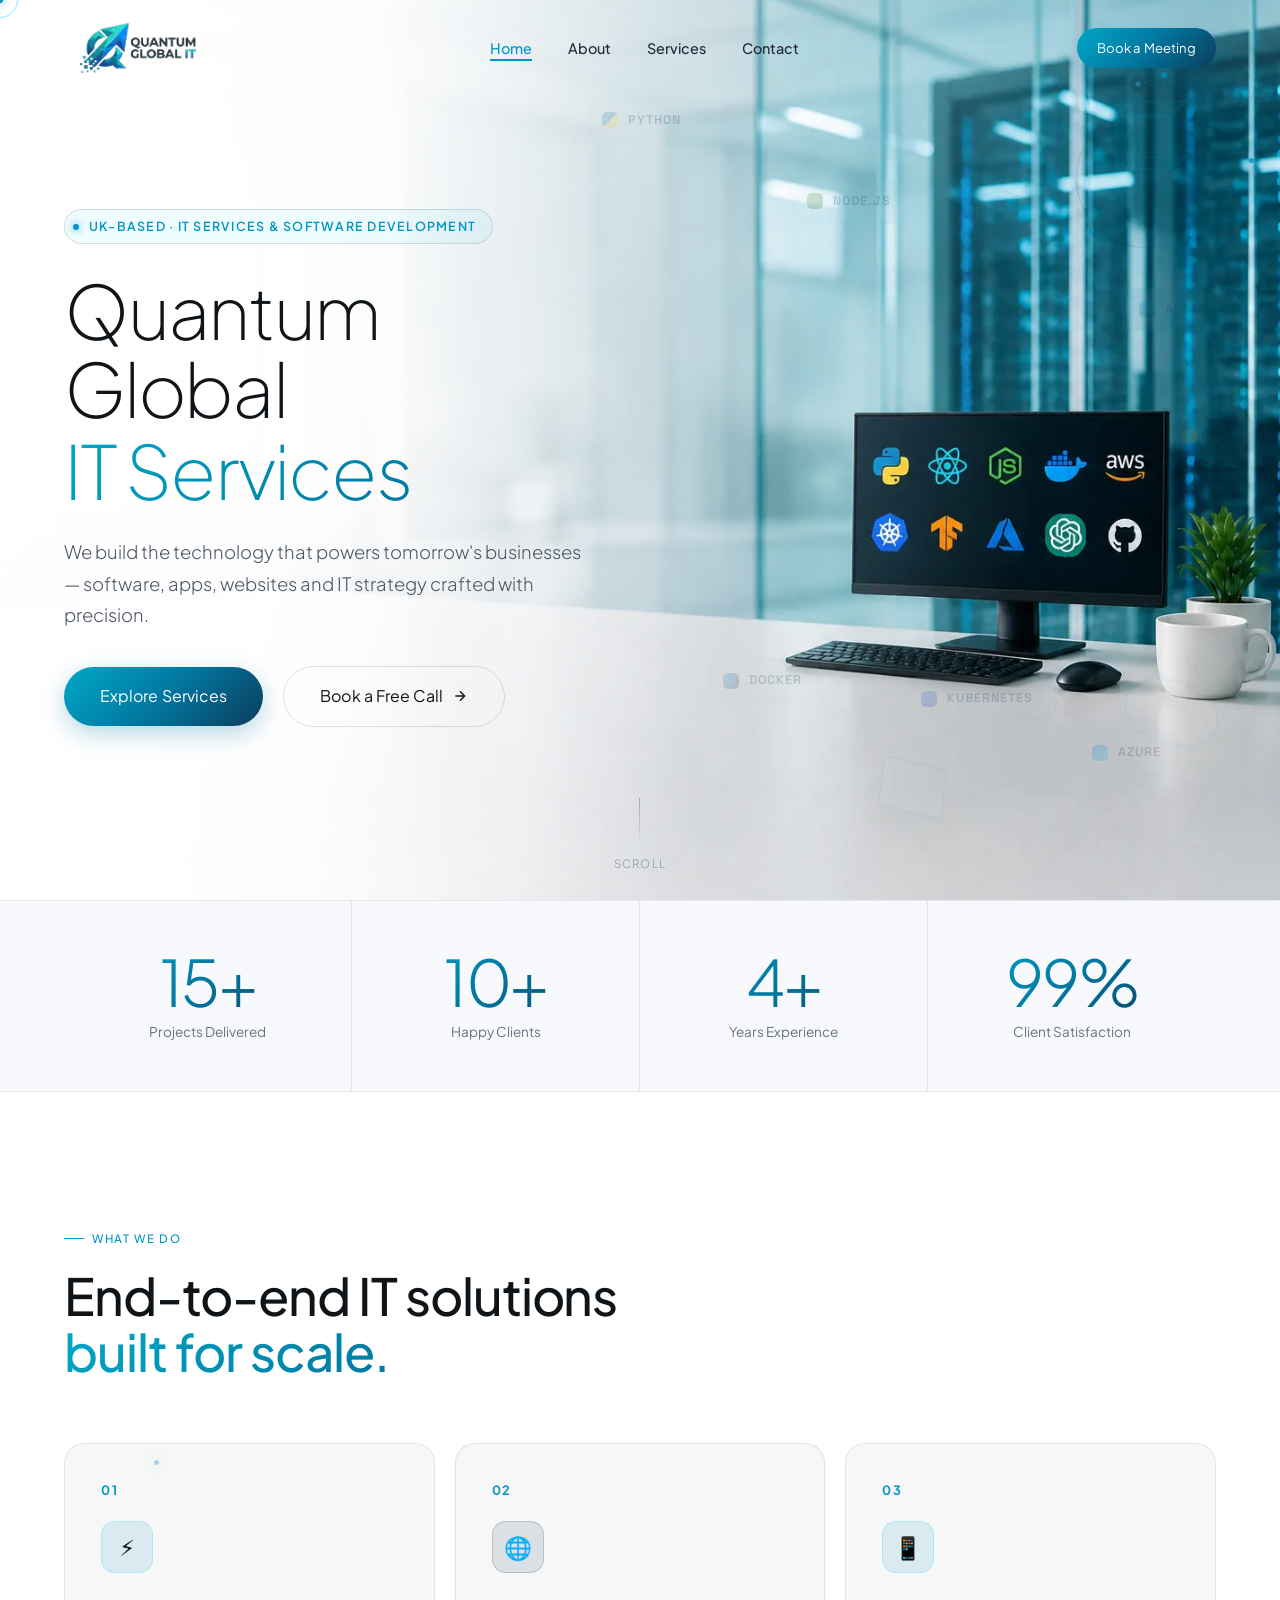
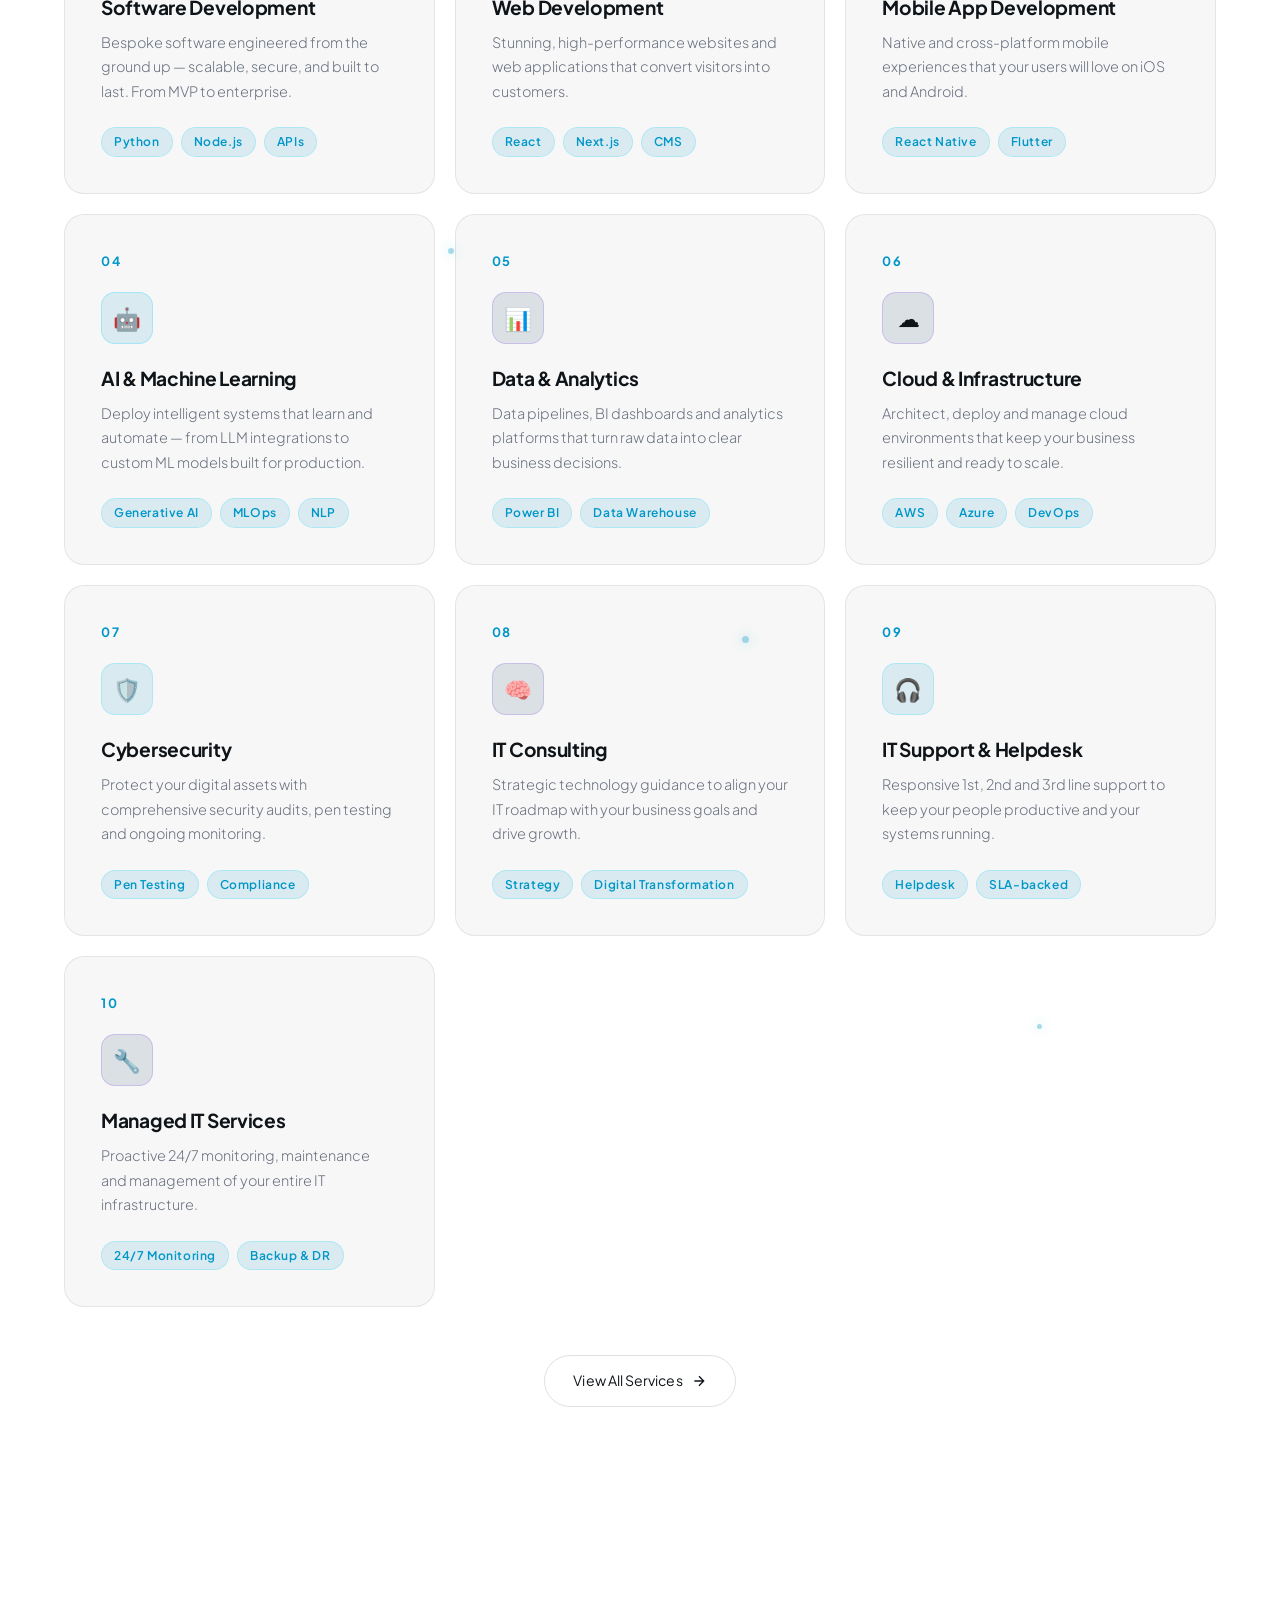
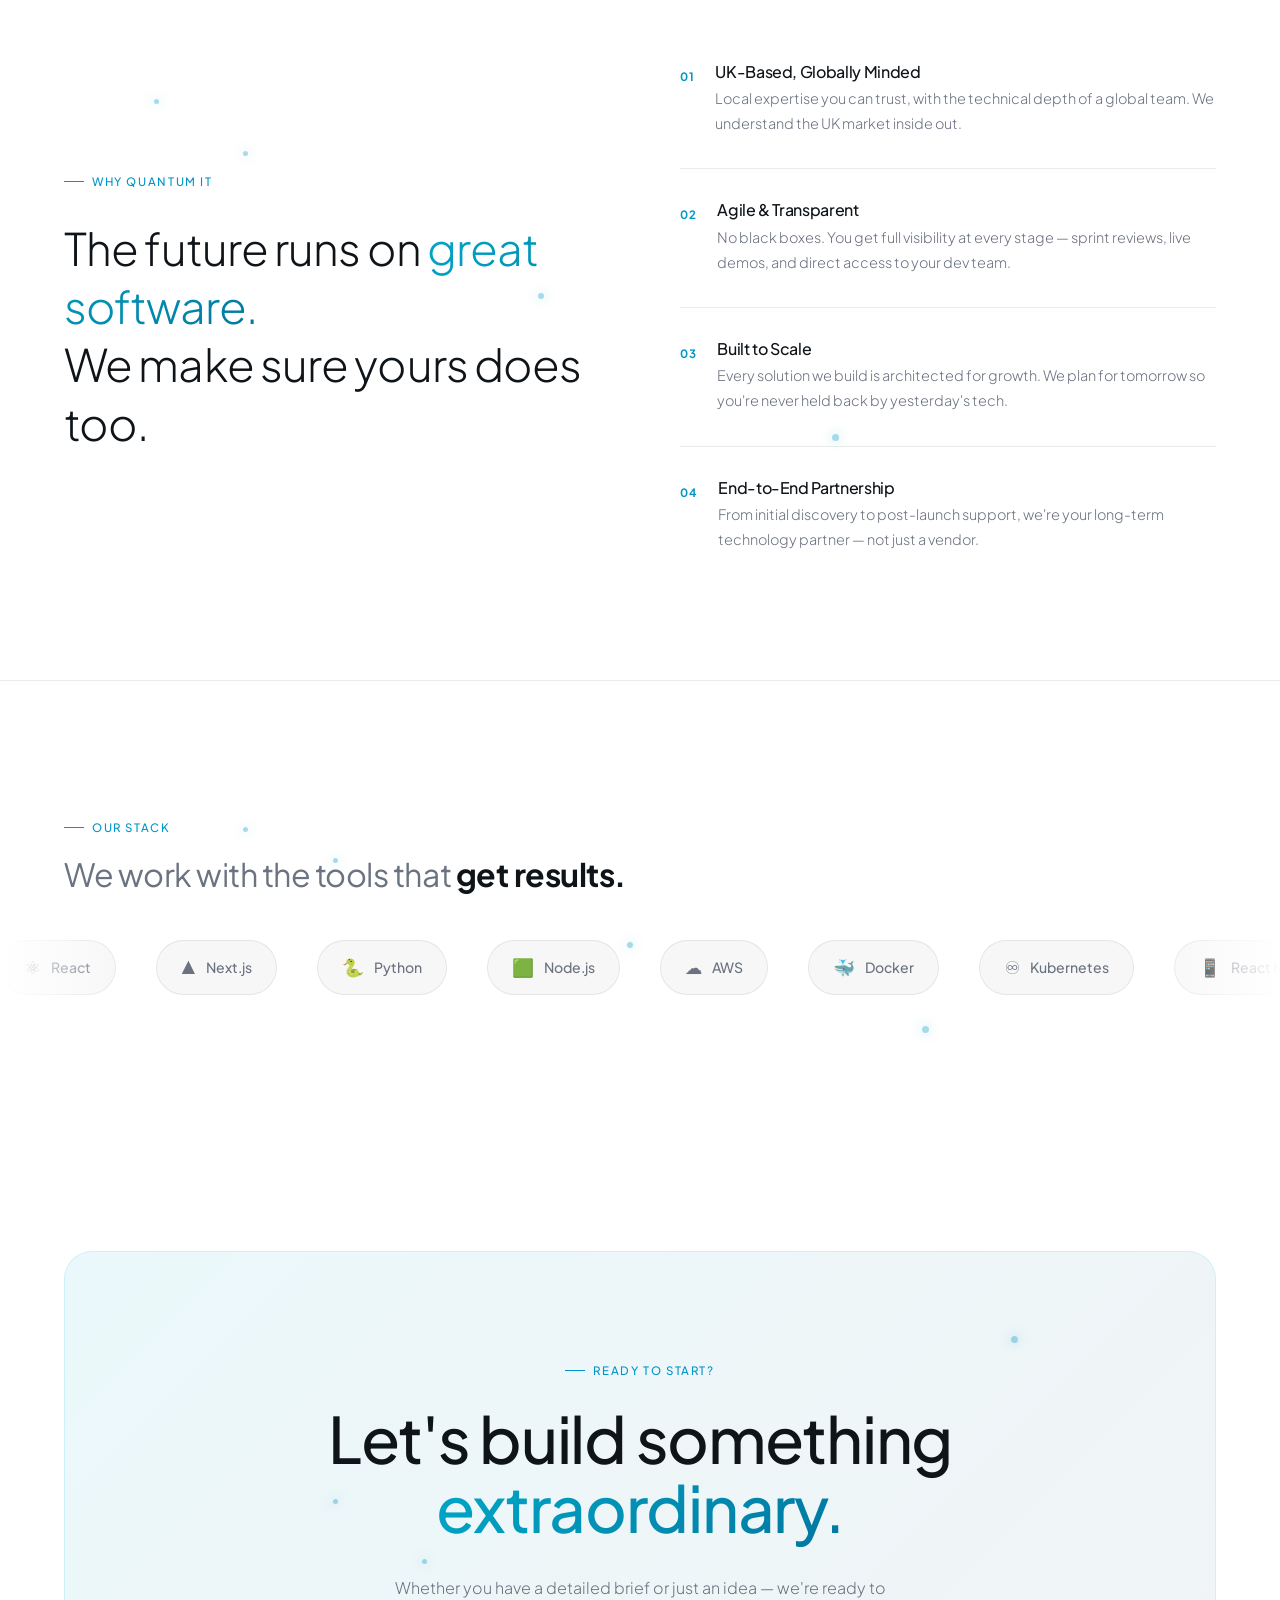
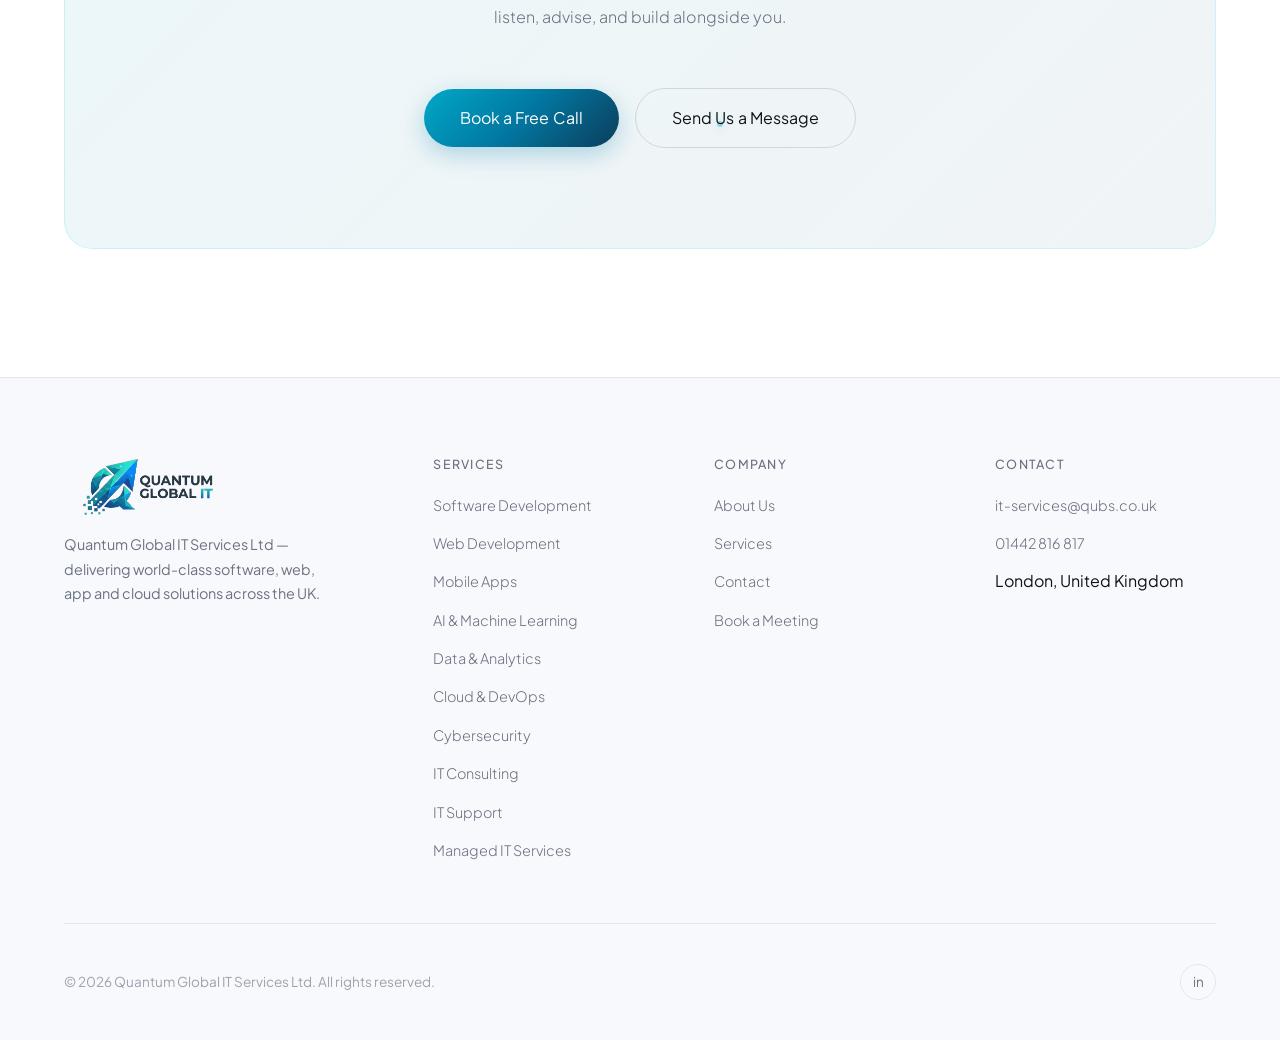
==== index.html @ 003b10e3 "Optimize SEO: Shorten titles/descriptions, fix hreflang, add alt texts - Reduced all page titles to " ====
<!DOCTYPE html>
<html lang="en">
<head>
  <meta charset="UTF-8" />
  <meta name="viewport" content="width=device-width, initial-scale=1.0" />
  <title>UK IT Services & Software Development | Quantum Global</title>
  <meta name="description" content="UK IT solutions provider specializing in software development, web apps, cloud infrastructure, AI/ML, and IT consulting. Quantum Global IT Services Ltd." />
  <meta name="keywords" content="UK IT services, software development UK, web development London, IT consulting UK, cloud solutions, AI development, digital transformation, IT support" />
  <meta name="robots" content="index, follow, max-image-preview:large, max-snippet:-1, max-video-preview:-1" />
  <meta name="author" content="Quantum Global IT Services Ltd" />
  <meta name="theme-color" content="#ffffff" />
  <meta name="geo.region" content="GB-LND" />
  <meta name="geo.placename" content="London, United Kingdom" />
  <link rel="canonical" href="https://quantum-global-it.co.uk/" />
  <link rel="alternate" hreflang="en-GB" href="https://quantum-global-it.co.uk/" />

  <!-- Open Graph -->
  <meta property="og:type" content="website" />
  <meta property="og:site_name" content="Quantum Global IT Services Ltd" />
  <meta property="og:locale" content="en_GB" />
  <meta property="og:title" content="UK IT Services & Software Development | Quantum Global" />
  <meta property="og:description" content="UK IT solutions provider specializing in software development, web apps, cloud infrastructure, AI/ML, and IT consulting." />
  <meta property="og:url" content="https://quantum-global-it.co.uk/" />
  <meta property="og:image" content="https://quantum-global-it.co.uk/assets/logo-mark.png?v=2" />
  <meta property="og:image:alt" content="Quantum Global IT Services - UK IT Solutions Provider" />

  <!-- Twitter Card -->
  <meta name="twitter:card" content="summary" />
  <meta name="twitter:title" content="UK IT Services & Software Development | Quantum Global" />
  <meta name="twitter:description" content="UK IT solutions provider specializing in software development, web apps, cloud infrastructure, AI/ML, and IT consulting." />
  <meta name="twitter:image" content="https://quantum-global-it.co.uk/assets/logo-mark.png?v=2" />
  <meta name="twitter:image:alt" content="Quantum Global IT Services - UK IT Solutions Provider" />

  <script type="application/ld+json">
  {
    "@context": "https://schema.org",
    "@graph": [
      {
        "@type": "Organization",
        "@id": "https://quantum-global-it.co.uk/#organization",
        "name": "Quantum Global IT Services Ltd",
        "alternateName": "Quantum IT",
        "url": "https://quantum-global-it.co.uk/",
        "logo": "https://quantum-global-it.co.uk/assets/logo-mark.png?v=2",
        "email": "it-services@qubs.co.uk",
        "telephone": "+44-1442-816817",
        "address": {
          "@type": "PostalAddress",
          "addressLocality": "London",
          "addressRegion": "Greater London",
          "addressCountry": "GB",
          "postalCode": "UK"
        },
        "areaServed": "GB",
        "description": "Quantum Global IT Services Ltd — UK-based IT solutions provider specializing in software development, web applications, cloud infrastructure, AI/ML engineering, and digital transformation consulting.",
        "sameAs": ["https://www.linkedin.com/company/136184647/"],
        "foundingDate": "2023",
        "knowsAbout": ["Software Development", "Web Development", "Mobile App Development", "Cloud Solutions", "AI and Machine Learning", "Data Analytics", "Cybersecurity", "IT Consulting", "IT Support", "DevOps"]
      },
      {
        "@type": "WebSite",
        "@id": "https://quantum-global-it.co.uk/#website",
        "url": "https://quantum-global-it.co.uk/",
        "name": "Quantum Global IT Services Ltd",
        "publisher": { "@id": "https://quantum-global-it.co.uk/#organization" },
        "inLanguage": "en-GB"
      },
      {
        "@type": "WebPage",
        "@id": "https://quantum-global-it.co.uk/#webpage",
        "url": "https://quantum-global-it.co.uk/",
        "name": "Quantum Global IT Services — UK Software Development & IT Solutions",
        "description": "Quantum Global IT Services Ltd — UK-based IT solutions provider specializing in software development, web apps, cloud infrastructure, AI/ML, and digital transformation consulting.",
        "isPartOf": { "@id": "https://quantum-global-it.co.uk/#website" },
        "about": { "@id": "https://quantum-global-it.co.uk/#organization" },
        "inLanguage": "en-GB"
      },
      {
        "@type": "LocalBusiness",
        "@id": "https://quantum-global-it.co.uk/#localbusiness",
        "name": "Quantum Global IT Services Ltd",
        "url": "https://quantum-global-it.co.uk/",
        "image": "https://quantum-global-it.co.uk/assets/logo-mark.png?v=2",
        "description": "Leading UK IT services and software development company",
        "address": {
          "@type": "PostalAddress",
          "streetAddress": "London",
          "addressLocality": "London",
          "addressRegion": "Greater London",
          "addressCountry": "GB"
        },
        "contactPoint": {
          "@type": "ContactPoint",
          "contactType": "Customer Service",
          "telephone": "+44-1442-816817",
          "email": "it-services@qubs.co.uk"
        },
        "areaServed": "GB",
        "priceRange": "$$"
      }
    ]
  }
  </script>

  <!-- Performance: Preconnect, fonts, LCP preload -->
  <link rel="preconnect" href="https://fonts.googleapis.com" />
  <link rel="preconnect" href="https://fonts.gstatic.com" crossorigin />
  <link rel="preload" as="image" type="image/webp" href="assets/hero-bg-quantum-mobile.webp" media="(max-width: 767px)" fetchpriority="high" />
  <link rel="preload" as="image" type="image/webp" href="assets/hero-bg-quantum.webp" media="(min-width: 768px)" fetchpriority="high" />
  <link rel="preload" as="style" href="https://fonts.googleapis.com/css2?family=Plus+Jakarta+Sans:wght@200;300;400;500;600;700&family=Space+Grotesk:wght@600&display=swap" />
  <link rel="stylesheet" href="https://fonts.googleapis.com/css2?family=Plus+Jakarta+Sans:wght@200;300;400;500;600;700&family=Space+Grotesk:wght@600&display=swap" media="print" onload="this.media='all'" />
  <noscript><link rel="stylesheet" href="https://fonts.googleapis.com/css2?family=Plus+Jakarta+Sans:wght@200;300;400;500;600;700&family=Space+Grotesk:wght@600&display=swap" /></noscript>

  <!-- CSS -->
  <link rel="stylesheet" href="css/main.css" />
  <link rel="stylesheet" href="css/animations.css" />
  <link rel="stylesheet" href="css/components.css" />
  <link rel="stylesheet" href="css/home.css" />

  <!-- Favicon — mark only, no wordmark -->
  <link rel="icon" href="assets/favicon-32.png?v=2" type="image/png" sizes="32x32" />
  <link rel="icon" href="assets/favicon-48.png?v=2" type="image/png" sizes="48x48" />
  <link rel="apple-touch-icon" href="assets/apple-touch-icon.png?v=2" />
</head>
<body>

  <!-- ── Custom Cursor ──────────────────────────────────────────────────── -->
  <div id="cursor-dot"></div>
  <div id="cursor-ring"></div>

  <!-- ── Navigation ────────────────────────────────────────────────────── -->
  <nav id="nav">
    <a href="index.html" class="nav-logo">
      <img src="assets/logo-nav.webp" alt="Quantum Global IT Services - UK IT Solutions Provider" class="nav-logo-img">
    </a>

    <ul class="nav-links">
      <li><a href="index.html" class="active">Home</a></li>
      <li><a href="about.html">About</a></li>
      <li><a href="services.html">Services</a></li>
      <li><a href="contact.html">Contact</a></li>
    </ul>

    <div class="nav-cta">
      <a href="book.html" class="btn btn-primary btn-sm">Book a Meeting</a>
    </div>

    <button class="nav-burger" id="nav-burger" type="button" aria-label="Open menu" aria-expanded="false" aria-controls="nav-mobile">
      <span></span><span></span><span></span>
    </button>
  </nav>

  <div id="nav-mobile" class="nav-mobile" aria-hidden="true">
    <div class="nav-mobile__backdrop" data-nav-close></div>
    <div class="nav-mobile__panel" role="dialog" aria-modal="true" aria-label="Site navigation">
      <div class="nav-mobile__header">
        <a href="index.html" class="nav-mobile__logo nav-logo">
          <img src="assets/logo-nav.webp" alt="Quantum Global IT Services - UK IT Solutions Provider" class="nav-logo-img">
        </a>
        <button type="button" class="nav-mobile__close" id="nav-mobile-close" aria-label="Close menu">
          <svg width="20" height="20" viewBox="0 0 24 24" fill="none" stroke="currentColor" stroke-width="2" aria-hidden="true">
            <path d="M18 6L6 18M6 6l12 12"/>
          </svg>
        </button>
      </div>
      <nav class="nav-mobile__links" aria-label="Mobile navigation">
        <a href="index.html">Home</a>
        <a href="about.html">About</a>
        <a href="services.html">Services</a>
        <a href="contact.html">Contact</a>
      </nav>
      <div class="nav-mobile__footer">
        <a href="book.html" class="btn btn-primary btn-lg nav-mobile__cta">Book a Meeting</a>
      </div>
    </div>
  </div>

  <!-- ── Hero ───────────────────────────────────────────────────────────── -->
  <section id="hero">
    <div class="hero-bg" aria-hidden="true">
      <picture>
        <source media="(max-width: 767px)" type="image/webp" srcset="assets/hero-bg-quantum-mobile.webp" />
        <source type="image/webp" srcset="assets/hero-bg-quantum.webp" />
        <img
          src="assets/hero-bg-quantum.png"
          alt="Quantum Global IT Services hero background"
          class="hero-bg__img"
          width="1536"
          height="1024"
          fetchpriority="high"
          decoding="async"
        />
      </picture>
      <div class="hero-bg__fade"></div>
    </div>

    <canvas id="particle-canvas"></canvas>

    <!-- Atmosphere orbs -->
    <div class="orb orb-cyan hero-orb-1"></div>
    <div class="orb orb-purple hero-orb-2"></div>

    <!-- Right-side floating tech (stays clear of hero copy) -->
    <div class="hero-float" aria-hidden="true">
      <div class="hero-float__glow"></div>
      <div class="hero-float__ring hero-float__ring--a"></div>
      <div class="hero-float__ring hero-float__ring--b"></div>
      <div class="hero-float__orbit">
        <span class="hero-float__dot"></span>
        <span class="hero-float__dot hero-float__dot--2"></span>
        <span class="hero-float__dot hero-float__dot--3"></span>
      </div>

      <!-- Subtle 3D geometry (right side, low opacity) -->
      <div class="hero-3d">
        <div class="hero-3d__item hero-3d__item--cube">
          <div class="hero-3d__cube">
            <span class="hero-3d__face hero-3d__face--f"></span>
            <span class="hero-3d__face hero-3d__face--b"></span>
            <span class="hero-3d__face hero-3d__face--l"></span>
            <span class="hero-3d__face hero-3d__face--r"></span>
            <span class="hero-3d__face hero-3d__face--u"></span>
            <span class="hero-3d__face hero-3d__face--d"></span>
          </div>
        </div>
        <div class="hero-3d__item hero-3d__item--ring">
          <div class="hero-3d__torus"></div>
        </div>
        <div class="hero-3d__item hero-3d__item--diamond">
          <div class="hero-3d__diamond"></div>
        </div>
        <div class="hero-3d__item hero-3d__item--plane">
          <div class="hero-3d__plane"></div>
        </div>
        <div class="hero-3d__item hero-3d__item--pyramid">
          <div class="hero-3d__pyramid">
            <span class="hero-3d__pyr hero-3d__pyr--a"></span>
            <span class="hero-3d__pyr hero-3d__pyr--b"></span>
            <span class="hero-3d__pyr hero-3d__pyr--c"></span>
            <span class="hero-3d__pyr hero-3d__pyr--d"></span>
          </div>
        </div>
      </div>

      <div class="hero-float__chip hero-float__chip--1">
        <span class="hero-float__mark hero-float__mark--py"></span>
        <span class="hero-float__label">Python</span>
      </div>
      <div class="hero-float__chip hero-float__chip--2">
        <span class="hero-float__mark hero-float__mark--react"></span>
        <span class="hero-float__label">React</span>
      </div>
      <div class="hero-float__chip hero-float__chip--3">
        <span class="hero-float__mark hero-float__mark--ai"></span>
        <span class="hero-float__label">AI / ML</span>
      </div>
      <div class="hero-float__chip hero-float__chip--4">
        <span class="hero-float__mark hero-float__mark--aws"></span>
        <span class="hero-float__label">AWS</span>
      </div>
      <div class="hero-float__chip hero-float__chip--5">
        <span class="hero-float__mark hero-float__mark--docker"></span>
        <span class="hero-float__label">Docker</span>
      </div>
      <div class="hero-float__chip hero-float__chip--6">
        <span class="hero-float__mark hero-float__mark--k8s"></span>
        <span class="hero-float__label">Kubernetes</span>
      </div>
      <div class="hero-float__chip hero-float__chip--7">
        <span class="hero-float__mark hero-float__mark--azure"></span>
        <span class="hero-float__label">Azure</span>
      </div>
      <div class="hero-float__chip hero-float__chip--8">
        <span class="hero-float__mark hero-float__mark--node"></span>
        <span class="hero-float__label">Node.js</span>
      </div>
    </div>

    <div class="hero-content">

      <div class="hero-eyebrow hero-anim-1">
        <span class="dot"></span>
        <span>UK-Based · IT Services &amp; Software Development</span>
      </div>

      <h1 class="hero-title">
        <span class="line hero-anim-2">Quantum Global</span>
        <span class="line hero-anim-3"><span class="grad-text">IT Services</span></span>
      </h1>

      <p class="hero-sub hero-anim-4">
        We build the technology that powers tomorrow's businesses —
        software, apps, websites and IT strategy crafted with precision.
      </p>

      <div class="hero-actions hero-anim-4">
        <a href="services.html" class="btn btn-primary btn-lg">Explore Services</a>
        <a href="book.html" class="btn btn-ghost btn-lg">
          Book a Free Call
          <svg width="16" height="16" fill="none" stroke="currentColor" stroke-width="2" viewBox="0 0 24 24">
            <path d="M5 12h14M12 5l7 7-7 7"/>
          </svg>
        </a>
      </div>

    </div>

    <div class="scroll-hint">
      <div class="scroll-hint-line"></div>
      <span>Scroll</span>
    </div>
  </section>

  <!-- ── Stats ──────────────────────────────────────────────────────────── -->
  <section id="stats">
    <div class="stats-inner">

      <div class="stat-item" data-reveal="up">
        <div class="stat-number">
          <span data-count="15" data-suffix="+">15+</span>
        </div>
        <div class="stat-label">Projects Delivered</div>
      </div>

      <div class="stat-item" data-reveal="up" data-delay="100">
        <div class="stat-number">
          <span data-count="10" data-suffix="+">10+</span>
        </div>
        <div class="stat-label">Happy Clients</div>
      </div>

      <div class="stat-item" data-reveal="up" data-delay="200">
        <div class="stat-number">
          <span data-count="4" data-suffix="+">4+</span>
        </div>
        <div class="stat-label">Years Experience</div>
      </div>

      <div class="stat-item" data-reveal="up" data-delay="300">
        <div class="stat-number">
          <span data-count="99" data-suffix="%">99%</span>
        </div>
        <div class="stat-label">Client Satisfaction</div>
      </div>

    </div>
  </section>

  <!-- ── Services Preview ───────────────────────────────────────────────── -->
  <section id="services-preview">
    <div class="container">

      <div class="section-label" data-reveal="fade">
        <span class="text-label">What We Do</span>
      </div>

      <h2 class="text-headline" data-reveal="up">
        End-to-end IT solutions <br />
        <span class="grad-text">built for scale.</span>
      </h2>

      <div class="services-grid">

        <div class="card card-glow service-card" data-reveal="up" data-delay="100">
          <div class="service-number">01</div>
          <div class="card-icon">⚡</div>
          <h3>Software Development</h3>
          <p>Bespoke software engineered from the ground up — scalable, secure, and built to last. From MVP to enterprise.</p>
          <div class="service-tags">
            <span class="tag">Python</span>
            <span class="tag">Node.js</span>
            <span class="tag">APIs</span>
          </div>
        </div>

        <div class="card card-glow service-card" data-reveal="up" data-delay="200">
          <div class="service-number">02</div>
          <div class="card-icon" style="background:var(--purple-dim);border-color:rgba(11,61,92,.2)">🌐</div>
          <h3>Web Development</h3>
          <p>Stunning, high-performance websites and web applications that convert visitors into customers.</p>
          <div class="service-tags">
            <span class="tag">React</span>
            <span class="tag">Next.js</span>
            <span class="tag">CMS</span>
          </div>
        </div>

        <div class="card card-glow service-card" data-reveal="up" data-delay="300">
          <div class="service-number">03</div>
          <div class="card-icon">📱</div>
          <h3>Mobile App Development</h3>
          <p>Native and cross-platform mobile experiences that your users will love on iOS and Android.</p>
          <div class="service-tags">
            <span class="tag">React Native</span>
            <span class="tag">Flutter</span>
          </div>
        </div>

        <div class="card card-glow service-card" data-reveal="up" data-delay="100">
          <div class="service-number">04</div>
          <div class="card-icon" style="background:var(--cyan-dim);border-color:rgba(0,212,255,.25)">🤖</div>
          <h3>AI &amp; Machine Learning</h3>
          <p>Deploy intelligent systems that learn and automate — from LLM integrations to custom ML models built for production.</p>
          <div class="service-tags">
            <span class="tag">Generative AI</span>
            <span class="tag">MLOps</span>
            <span class="tag">NLP</span>
          </div>
        </div>

        <div class="card card-glow service-card" data-reveal="up" data-delay="200">
          <div class="service-number">05</div>
          <div class="card-icon purple">📊</div>
          <h3>Data &amp; Analytics</h3>
          <p>Data pipelines, BI dashboards and analytics platforms that turn raw data into clear business decisions.</p>
          <div class="service-tags">
            <span class="tag">Power BI</span>
            <span class="tag">Data Warehouse</span>
          </div>
        </div>

        <div class="card card-glow service-card" data-reveal="up" data-delay="300">
          <div class="service-number">06</div>
          <div class="card-icon purple">☁️</div>
          <h3>Cloud &amp; Infrastructure</h3>
          <p>Architect, deploy and manage cloud environments that keep your business resilient and ready to scale.</p>
          <div class="service-tags">
            <span class="tag">AWS</span>
            <span class="tag">Azure</span>
            <span class="tag">DevOps</span>
          </div>
        </div>

        <div class="card card-glow service-card" data-reveal="up" data-delay="100">
          <div class="service-number">07</div>
          <div class="card-icon">🛡️</div>
          <h3>Cybersecurity</h3>
          <p>Protect your digital assets with comprehensive security audits, pen testing and ongoing monitoring.</p>
          <div class="service-tags">
            <span class="tag">Pen Testing</span>
            <span class="tag">Compliance</span>
          </div>
        </div>

        <div class="card card-glow service-card" data-reveal="up" data-delay="200">
          <div class="service-number">08</div>
          <div class="card-icon purple">🧠</div>
          <h3>IT Consulting</h3>
          <p>Strategic technology guidance to align your IT roadmap with your business goals and drive growth.</p>
          <div class="service-tags">
            <span class="tag">Strategy</span>
            <span class="tag">Digital Transformation</span>
          </div>
        </div>

        <div class="card card-glow service-card" data-reveal="up" data-delay="300">
          <div class="service-number">09</div>
          <div class="card-icon">🎧</div>
          <h3>IT Support &amp; Helpdesk</h3>
          <p>Responsive 1st, 2nd and 3rd line support to keep your people productive and your systems running.</p>
          <div class="service-tags">
            <span class="tag">Helpdesk</span>
            <span class="tag">SLA-backed</span>
          </div>
        </div>

        <div class="card card-glow service-card" data-reveal="up" data-delay="100">
          <div class="service-number">10</div>
          <div class="card-icon purple">🔧</div>
          <h3>Managed IT Services</h3>
          <p>Proactive 24/7 monitoring, maintenance and management of your entire IT infrastructure.</p>
          <div class="service-tags">
            <span class="tag">24/7 Monitoring</span>
            <span class="tag">Backup &amp; DR</span>
          </div>
        </div>

      </div>

      <div style="text-align:center; margin-top:48px;" data-reveal="fade">
        <a href="services.html" class="btn btn-ghost">
          View All Services
          <svg width="16" height="16" fill="none" stroke="currentColor" stroke-width="2" viewBox="0 0 24 24">
            <path d="M5 12h14M12 5l7 7-7 7"/>
          </svg>
        </a>
      </div>

    </div>
  </section>

  <!-- ── Why Us ──────────────────────────────────────────────────────────── -->
  <section id="why-us">
    <div class="container">
      <div class="why-us-inner">

        <div data-reveal="left">
          <div class="section-label" style="margin-bottom:28px">
            <span class="text-label">Why Quantum IT</span>
          </div>
          <p class="why-us-quote">
            The future runs on <span class="grad-text">great software.</span><br />
            We make sure yours does too.
          </p>
        </div>

        <div class="why-features" data-reveal="right">

          <div class="why-feature">
            <span class="why-feature-num">01</span>
            <div>
              <h4>UK-Based, Globally Minded</h4>
              <p>Local expertise you can trust, with the technical depth of a global team. We understand the UK market inside out.</p>
            </div>
          </div>

          <div class="why-feature">
            <span class="why-feature-num">02</span>
            <div>
              <h4>Agile &amp; Transparent</h4>
              <p>No black boxes. You get full visibility at every stage — sprint reviews, live demos, and direct access to your dev team.</p>
            </div>
          </div>

          <div class="why-feature">
            <span class="why-feature-num">03</span>
            <div>
              <h4>Built to Scale</h4>
              <p>Every solution we build is architected for growth. We plan for tomorrow so you're never held back by yesterday's tech.</p>
            </div>
          </div>

          <div class="why-feature">
            <span class="why-feature-num">04</span>
            <div>
              <h4>End-to-End Partnership</h4>
              <p>From initial discovery to post-launch support, we're your long-term technology partner — not just a vendor.</p>
            </div>
          </div>

        </div>

      </div>
    </div>
  </section>

  <!-- ── Tech Stack ─────────────────────────────────────────────────────── -->
  <section id="tech">
    <div class="container">
      <div class="section-label" data-reveal="fade">
        <span class="text-label">Our Stack</span>
      </div>
      <h2 class="text-title" style="color:var(--t2);font-weight:400" data-reveal="up">
        We work with the tools that <strong style="color:var(--t1)">get results.</strong>
      </h2>
    </div>

    <div class="tech-marquee-wrap" style="margin-top:48px">
      <div class="tech-marquee">
        <!-- Original set -->
        <div class="tech-pill"><span class="tech-pill-icon">⚛️</span> React</div>
        <div class="tech-pill"><span class="tech-pill-icon">▲</span> Next.js</div>
        <div class="tech-pill"><span class="tech-pill-icon">🐍</span> Python</div>
        <div class="tech-pill"><span class="tech-pill-icon">🟩</span> Node.js</div>
        <div class="tech-pill"><span class="tech-pill-icon">☁️</span> AWS</div>
        <div class="tech-pill"><span class="tech-pill-icon">🐳</span> Docker</div>
        <div class="tech-pill"><span class="tech-pill-icon">♾️</span> Kubernetes</div>
        <div class="tech-pill"><span class="tech-pill-icon">📱</span> React Native</div>
        <div class="tech-pill"><span class="tech-pill-icon">🔷</span> Flutter</div>
        <div class="tech-pill"><span class="tech-pill-icon">🐘</span> PostgreSQL</div>
        <div class="tech-pill"><span class="tech-pill-icon">🍃</span> MongoDB</div>
        <div class="tech-pill"><span class="tech-pill-icon">🔥</span> Firebase</div>
        <div class="tech-pill"><span class="tech-pill-icon">🔵</span> Azure</div>
        <div class="tech-pill"><span class="tech-pill-icon">🎯</span> TypeScript</div>
        <div class="tech-pill"><span class="tech-pill-icon">🤖</span> AI / ML</div>
        <div class="tech-pill"><span class="tech-pill-icon">🔐</span> Cybersecurity</div>
        <!-- Duplicate for seamless loop -->
        <div class="tech-pill"><span class="tech-pill-icon">⚛️</span> React</div>
        <div class="tech-pill"><span class="tech-pill-icon">▲</span> Next.js</div>
        <div class="tech-pill"><span class="tech-pill-icon">🐍</span> Python</div>
        <div class="tech-pill"><span class="tech-pill-icon">🟩</span> Node.js</div>
        <div class="tech-pill"><span class="tech-pill-icon">☁️</span> AWS</div>
        <div class="tech-pill"><span class="tech-pill-icon">🐳</span> Docker</div>
        <div class="tech-pill"><span class="tech-pill-icon">♾️</span> Kubernetes</div>
        <div class="tech-pill"><span class="tech-pill-icon">📱</span> React Native</div>
        <div class="tech-pill"><span class="tech-pill-icon">🔷</span> Flutter</div>
        <div class="tech-pill"><span class="tech-pill-icon">🐘</span> PostgreSQL</div>
        <div class="tech-pill"><span class="tech-pill-icon">🍃</span> MongoDB</div>
        <div class="tech-pill"><span class="tech-pill-icon">🔥</span> Firebase</div>
        <div class="tech-pill"><span class="tech-pill-icon">🔵</span> Azure</div>
        <div class="tech-pill"><span class="tech-pill-icon">🎯</span> TypeScript</div>
        <div class="tech-pill"><span class="tech-pill-icon">🤖</span> AI / ML</div>
        <div class="tech-pill"><span class="tech-pill-icon">🔐</span> Cybersecurity</div>
      </div>
    </div>
  </section>

  <!-- ── CTA ────────────────────────────────────────────────────────────── -->
  <section id="home-cta">
    <div class="container">
      <div class="cta-box" data-reveal="scale">
        <div class="section-label" style="justify-content:center;margin-bottom:24px">
          <span class="text-label">Ready to Start?</span>
        </div>
        <h2 class="text-headline">
          Let's build something <span class="grad-text">extraordinary.</span>
        </h2>
        <p>Whether you have a detailed brief or just an idea — we're ready to listen, advise, and build alongside you.</p>
        <div class="cta-actions">
          <a href="book.html" class="btn btn-primary btn-lg">Book a Free Call</a>
          <a href="contact.html" class="btn btn-ghost btn-lg">Send Us a Message</a>
        </div>
      </div>
    </div>
  </section>

  <!-- ── Footer ─────────────────────────────────────────────────────────── -->
  <footer>
    <div class="footer-grid">
      <div class="footer-brand">
        <a href="index.html" class="nav-logo" style="font-size:1.1rem">
          <img src="assets/logo-nav.webp" alt="Quantum Global IT Services - UK IT Solutions Provider" class="nav-logo-img">
        </a>
        <p>Quantum Global IT Services Ltd — delivering world-class software, web, app and cloud solutions across the UK.</p>
      </div>

      <div class="footer-col">
        <h4>Services</h4>
        <ul>
          <li><a href="services.html">Software Development</a></li>
          <li><a href="services.html">Web Development</a></li>
          <li><a href="services.html">Mobile Apps</a></li>
          <li><a href="services.html">AI &amp; Machine Learning</a></li>
          <li><a href="services.html">Data &amp; Analytics</a></li>
          <li><a href="services.html">Cloud &amp; DevOps</a></li>
          <li><a href="services.html">Cybersecurity</a></li>
          <li><a href="services.html">IT Consulting</a></li>
          <li><a href="services.html">IT Support</a></li>
          <li><a href="services.html">Managed IT Services</a></li>
        </ul>
      </div>

      <div class="footer-col">
        <h4>Company</h4>
        <ul>
          <li><a href="about.html">About Us</a></li>
          <li><a href="services.html">Services</a></li>
          <li><a href="contact.html">Contact</a></li>
          <li><a href="book.html">Book a Meeting</a></li>
        </ul>
      </div>

      <div class="footer-col">
        <h4>Contact</h4>
        <ul>
          <li><a href="mailto:it-services@qubs.co.uk">it-services@qubs.co.uk</a></li>
          <li><a href="tel:01442816817">01442 816 817</a></li>
          <li>London, United Kingdom</li>
        </ul>
      </div>
    </div>

    <div class="footer-bottom">
      <div>
        <p>© 2026 Quantum Global IT Services Ltd. All rights reserved.</p>
      </div>
      <div class="footer-social">
        <a href="https://www.linkedin.com/company/136184647/admin/dashboard/" aria-label="LinkedIn">in</a>
      </div>
    </div>
  </footer>

  <!-- Scripts -->
  <script src="js/particles.js" defer></script>
  <script src="js/cursor.js" defer></script>
  <script src="js/nav.js" defer></script>
  <script src="js/scroll-anim.js" defer></script>
  <script src="js/fx.js" defer></script>
  <script src="js/main.js" defer></script>

</body>
</html>
---- css/main.css ----
/* ==========================================================================
   MAIN.CSS — Design system for Quantum Global IT Services
   ========================================================================== */

/* Fonts loaded via <link> in HTML (non-blocking) — do not @import here */

/* ——— Reset ————————————————————————————————————————————————————————————— */
*, *::before, *::after { box-sizing: border-box; margin: 0; padding: 0; }
html { scroll-behavior: smooth; overflow-x: hidden; color-scheme: light; }
body {
  background: var(--bg-base);
  color: var(--t1);
  font-family: var(--font-body);
  line-height: 1.65;
  overflow-x: hidden;
  -webkit-font-smoothing: antialiased;
  cursor: none;
}
a { color: inherit; text-decoration: none; }
img { display: block; max-width: 100%; }
ul, ol { list-style: none; }
button { font-family: inherit; cursor: none; border: none; background: none; }
input, textarea, select { font-family: inherit; outline: none; }

/* ——— Tokens ————————————————————————————————————————————————————————————— */
:root {
  /* Backgrounds */
  --bg-base:     #ffffff;
  --bg-raised:   #f8f9fc;
  --bg-overlay:  #f0f2f8;
  --bg-glass:    rgba(255, 255, 255, 0.95);
  --bg-card:     rgba(0, 0, 0, 0.03);
  --bg-card-h:   rgba(0, 0, 0, 0.05);

  /* Brand — cool steel / cyan tech (no purple rainbow) */
  --cyan:        #0096c7;
  --cyan-dim:    rgba(0, 150, 199, 0.12);
  --cyan-glow:   0 0 40px rgba(0, 150, 199, 0.22), 0 0 90px rgba(0, 150, 199, 0.08);
  --purple:      #0b3d5c; /* deep steel — legacy token name */
  --purple-dim:  rgba(11, 61, 92, 0.12);
  --purple-glow: 0 0 40px rgba(11, 61, 92, 0.2);
  --grad:        linear-gradient(135deg, #00a8c8 0%, #0277a0 50%, #0b3d5c 100%);
  --grad-soft:   linear-gradient(135deg, rgba(0, 168, 200, 0.08) 0%, rgba(11, 61, 92, 0.06) 100%);

  /* Text */
  --t1: #0f1419;
  --t2: #6b7280;
  --t3: #9ca3af;

  /* Borders */
  --border:   rgba(0, 0, 0, 0.08);
  --border-b: rgba(0, 0, 0, 0.12);

  /* Validation */
  --error:     #ff6b6b;
  --error-dim: rgba(255, 107, 107, 0.12);

  /* Typography */
  --font-display: 'Plus Jakarta Sans', system-ui, sans-serif;
  --font-body:    'Plus Jakarta Sans', system-ui, sans-serif;
  --font-tech:    'Space Grotesk', 'Plus Jakarta Sans', system-ui, sans-serif;
  --font-mono:    ui-monospace, 'Cascadia Code', monospace;

  /* Layout */
  --section-py: clamp(80px, 10vw, 140px);
  --px:         clamp(24px, 5vw, 80px);
  --max-w:      1280px;

  /* Motion */
  --ease:   cubic-bezier(0.4, 0, 0.2, 1);
  --spring: cubic-bezier(0.34, 1.56, 0.64, 1);
}

/* ——— Layout ————————————————————————————————————————————————————————————— */
.container {
  width: 100%;
  max-width: var(--max-w);
  margin: 0 auto;
  padding: 0 var(--px);
}
section { position: relative; }

/* ——— Typography ————————————————————————————————————————————————————————— */
h1, h2, h3, h4 {
  font-family: var(--font-display);
  font-weight: 500;
  line-height: 1.08;
  letter-spacing: -0.022em;
}
.text-display {
  font-size: clamp(3.2rem, 8vw, 7rem);
  font-weight: 300;
  line-height: 1.0;
  letter-spacing: -0.025em;
}
.text-headline { font-size: clamp(2rem, 4vw, 3.5rem); font-weight: 500; letter-spacing: -0.02em; }
.text-title    { font-size: clamp(1.3rem, 2.5vw, 2rem); font-weight: 500; letter-spacing: -0.015em; }
.text-body     { font-size: 1.05rem; color: var(--t2); line-height: 1.8; font-weight: 300; }
.text-small    { font-size: 0.875rem; color: var(--t2); font-weight: 400; }
.text-label {
  font-size: 0.72rem;
  font-weight: 500;
  letter-spacing: 0.14em;
  text-transform: uppercase;
  color: var(--cyan);
}

/* Gradient text */
.grad-text {
  background: var(--grad);
  -webkit-background-clip: text;
  -webkit-text-fill-color: transparent;
  background-clip: text;
}

/* ——— Scrollbar ————————————————————————————————————————————————————————— */
::-webkit-scrollbar { width: 3px; }
::-webkit-scrollbar-track { background: var(--bg-base); }
::-webkit-scrollbar-thumb { background: var(--t3); border-radius: 2px; }
::-webkit-scrollbar-thumb:hover { background: var(--t2); }

/* ——— Selection ————————————————————————————————————————————————————————— */
::selection { background: var(--cyan-dim); color: var(--cyan); }
---- css/animations.css ----
/* ==========================================================================
   ANIMATIONS.CSS — Keyframes & scroll-reveal utilities
   ========================================================================== */

/* ——— Keyframes ————————————————————————————————————————————————————————— */

@keyframes fadeUp {
  from { opacity: 0; transform: translateY(40px); }
  to   { opacity: 1; transform: translateY(0); }
}

@keyframes fadeIn {
  from { opacity: 0; }
  to   { opacity: 1; }
}

@keyframes fadeLeft {
  from { opacity: 0; transform: translateX(-40px); }
  to   { opacity: 1; transform: translateX(0); }
}

@keyframes fadeRight {
  from { opacity: 0; transform: translateX(40px); }
  to   { opacity: 1; transform: translateX(0); }
}

@keyframes scaleIn {
  from { opacity: 0; transform: scale(0.88); }
  to   { opacity: 1; transform: scale(1); }
}

@keyframes lineGrow {
  from { transform: scaleX(0); }
  to   { transform: scaleX(1); }
}

@keyframes pulse-ring {
  0%   { transform: scale(1);   opacity: 0.5; }
  100% { transform: scale(1.6); opacity: 0; }
}

@keyframes float {
  0%, 100% { transform: translateY(0px); }
  50%       { transform: translateY(-16px); }
}

@keyframes spin-slow {
  from { transform: rotate(0deg); }
  to   { transform: rotate(360deg); }
}

@keyframes glow-pulse {
  0%, 100% { opacity: 0.5; }
  50%       { opacity: 1; }
}

@keyframes cursor-enter {
  from { transform: scale(0); opacity: 0; }
  to   { transform: scale(1); opacity: 1; }
}

@keyframes count-up {
  from { opacity: 0; transform: translateY(20px); }
  to   { opacity: 1; transform: translateY(0); }
}

@keyframes shimmer {
  0%   { background-position: -400px 0; }
  100% { background-position: 400px 0; }
}

@keyframes borderTrace {
  0%   { clip-path: inset(0 100% 100% 0); }
  25%  { clip-path: inset(0 0 100% 0); }
  50%  { clip-path: inset(0 0 0 0); }
  75%  { clip-path: inset(100% 0 0 0); }
  100% { clip-path: inset(0 100% 100% 0); }
}

/* ——— Scroll Reveal — initial hidden states ————————————————————————————— */
[data-reveal] {
  opacity: 0;
  transition: opacity 0.7s var(--ease), transform 0.7s var(--ease);
}

[data-reveal="up"]    { transform: translateY(50px); }
[data-reveal="down"]  { transform: translateY(-30px); }
[data-reveal="left"]  { transform: translateX(-50px); }
[data-reveal="right"] { transform: translateX(50px); }
[data-reveal="scale"] { transform: scale(0.88); }
[data-reveal="fade"]  { transform: none; }

[data-reveal].is-visible {
  opacity: 1;
  transform: translate(0) scale(1);
}

/* Stagger delays */
[data-delay="100"] { transition-delay: 0.1s; }
[data-delay="200"] { transition-delay: 0.2s; }
[data-delay="300"] { transition-delay: 0.3s; }
[data-delay="400"] { transition-delay: 0.4s; }
[data-delay="500"] { transition-delay: 0.5s; }
[data-delay="600"] { transition-delay: 0.6s; }
[data-delay="700"] { transition-delay: 0.7s; }

/* ——— Hero entrance animations ————————————————————————————————————————— */
.hero-anim-1 {
  animation: fadeUp 0.9s var(--ease) 0.3s both;
}
.hero-anim-2 {
  animation: fadeUp 0.9s var(--ease) 0.5s both;
}
.hero-anim-3 {
  animation: fadeUp 0.9s var(--ease) 0.7s both;
}
.hero-anim-4 {
  animation: fadeUp 0.9s var(--ease) 0.9s both;
}
.hero-anim-fade {
  animation: fadeIn 1.2s var(--ease) 0.2s both;
}

/* ——— Utility ——————————————————————————————————————————————————————————— */
.anim-float    { animation: float 6s ease-in-out infinite; }
.anim-spin     { animation: spin-slow 20s linear infinite; }
.anim-pulse    { animation: glow-pulse 3s ease-in-out infinite; }

@keyframes nodePulse {
  0%, 100% { transform: scale(1); opacity: 0.75; box-shadow: 0 0 10px rgba(0, 168, 200, 0.45); }
  50%       { transform: scale(1.55); opacity: 1; box-shadow: 0 0 22px rgba(0, 168, 200, 0.9); }
}

@keyframes floatChip {
  0%, 100% { transform: translateY(0) translateX(0); }
  50%       { transform: translateY(-14px) translateX(6px); }
}

@keyframes dashMove {
  to { stroke-dashoffset: -120; }
}

@keyframes sparkBlink {
  0%, 100% { opacity: 0.35; transform: scale(0.85); }
  50%       { opacity: 1; transform: scale(1.25); }
}

@keyframes shineSweep {
  0%   { transform: translateX(-120%) skewX(-18deg); }
  100% { transform: translateX(220%) skewX(-18deg); }
}

@keyframes softBob {
  0%, 100% { transform: translateY(0); }
  50%       { transform: translateY(-10px); }
}

@keyframes gradientShift {
  0%, 100% { background-position: 0% 50%; }
  50%       { background-position: 100% 50%; }
}

/* Card / button motion polish */
.card {
  position: relative;
  overflow: hidden;
}

.card::after {
  content: '';
  position: absolute;
  top: 0; left: 0;
  width: 40%;
  height: 100%;
  background: linear-gradient(90deg, transparent, rgba(255,255,255,0.35), transparent);
  transform: translateX(-120%) skewX(-18deg);
  pointer-events: none;
  opacity: 0;
}

.card:hover::after {
  opacity: 1;
  animation: shineSweep 0.85s var(--ease);
}

.card-icon {
  transition: transform 0.35s var(--spring), box-shadow 0.35s;
}

.card:hover .card-icon {
  transform: translateY(-4px) scale(1.06);
}

.btn-primary {
  background-size: 180% 180%;
  animation: gradientShift 6s ease infinite;
}

.stat-item.is-visible .stat-number {
  animation: count-up 0.6s var(--ease) both;
}

.tech-pill {
  transition: border-color 0.25s, color 0.25s, transform 0.25s var(--ease), box-shadow 0.25s;
}

.tech-pill:hover {
  transform: translateY(-4px);
  box-shadow: 0 10px 24px rgba(2, 119, 160, 0.12);
  border-color: rgba(0, 168, 200, 0.35);
  color: var(--cyan);
}

.section-label.is-visible::before,
.section-label[data-reveal].is-visible::before {
  animation: lineGrow 0.7s var(--ease) both;
}

/* Page hero floating accents */
.page-fx {
  position: absolute;
  inset: 0;
  z-index: 1;
  pointer-events: none;
  overflow: hidden;
}

.page-fx__orb {
  position: absolute;
  border-radius: 50%;
  filter: blur(2px);
  animation: softBob 7s ease-in-out infinite, glow-pulse 4s ease-in-out infinite;
}

.page-fx__orb--1 {
  width: 14px; height: 14px;
  background: var(--cyan);
  top: 28%; right: 18%;
  box-shadow: 0 0 20px rgba(0, 168, 200, 0.6);
}

.page-fx__orb--2 {
  width: 10px; height: 10px;
  background: #0277a0;
  top: 48%; right: 10%;
  animation-delay: 1s;
  box-shadow: 0 0 16px rgba(2, 119, 160, 0.55);
}

.page-fx__orb--3 {
  width: 8px; height: 8px;
  background: var(--cyan);
  bottom: 30%; right: 24%;
  animation-delay: 1.8s;
}

.page-fx__ring {
  position: absolute;
  right: 8%;
  top: 42%;
  width: min(34vw, 280px);
  height: min(34vw, 280px);
  border: 1px solid rgba(0, 150, 199, 0.16);
  border-radius: 50%;
  transform: translateY(-50%);
  animation: spin-slow 40s linear infinite;
}

.page-fx__ring::after {
  content: '';
  position: absolute;
  inset: 16%;
  border-radius: 50%;
  border: 1px dashed rgba(0, 150, 199, 0.2);
  animation: spin-slow 26s linear infinite reverse;
}

@media (max-width: 700px) {
  .page-fx__ring { opacity: 0.35; right: -10%; }
}

@media (prefers-reduced-motion: reduce) {
  *, *::before, *::after {
    animation-duration: 0.01ms !important;
    animation-iteration-count: 1 !important;
    transition-duration: 0.01ms !important;
  }
  .hero-fx, .hero-float, .hero-3d, .page-fx, .site-progress, .ambient-dots { display: none !important; }
}

/* ——— Site-wide cool motion ——————————————————————————————————————————— */
.site-progress {
  position: fixed;
  top: 0; left: 0;
  height: 3px;
  width: 0%;
  z-index: 2000;
  background: linear-gradient(90deg, #00a8c8, #0277a0, #0b3d5c);
  box-shadow: 0 0 12px rgba(0, 168, 200, 0.45);
  pointer-events: none;
  transition: width 0.08s linear;
}

.ambient-dots {
  position: absolute;
  inset: 0;
  overflow: hidden;
  pointer-events: none;
  z-index: 0;
}

.ambient-dots + .container,
.ambient-dots ~ .container,
.ambient-dots ~ .stats-inner,
.ambient-dots ~ .why-us-inner,
.ambient-dots ~ .tech-marquee-wrap {
  position: relative;
  z-index: 1;
}

.ambient-dots span {
  position: absolute;
  width: 6px;
  height: 6px;
  border-radius: 50%;
  background: rgba(0, 150, 199, 0.35);
  box-shadow: 0 0 12px rgba(0, 168, 200, 0.35);
  animation: softBob 5s ease-in-out infinite, glow-pulse 3.5s ease-in-out infinite;
}

.tag {
  transition: transform 0.25s var(--ease), border-color 0.25s, color 0.25s, background 0.25s;
}

.tag:hover {
  transform: translateY(-2px);
  border-color: rgba(0, 168, 200, 0.4);
  color: var(--cyan);
  background: var(--cyan-dim);
}

.why-feature {
  transition: transform 0.35s var(--ease);
}

.why-feature.is-visible {
  animation: fadeUp 0.7s var(--ease) both;
}

.why-feature:hover {
  transform: translateX(6px);
}

.why-feature-num {
  transition: transform 0.3s var(--spring);
}

.why-feature:hover .why-feature-num {
  transform: scale(1.15);
}

.team-avatar {
  transition: transform 0.4s var(--spring), box-shadow 0.4s;
}

.team-card:hover .team-avatar {
  transform: scale(1.08) rotate(-4deg);
  box-shadow: 0 12px 30px rgba(2, 119, 160, 0.25);
}

.contact-item,
.meeting-type {
  transition: transform 0.3s var(--ease), border-color 0.3s, background 0.3s;
}

.contact-item:hover,
.meeting-type:hover {
  transform: translateY(-3px);
}

.footer-social a {
  transition: border-color 0.2s, color 0.2s, background 0.2s, transform 0.25s var(--spring);
}

.footer-social a:hover {
  transform: translateY(-3px) scale(1.08);
}

.form-group input:focus,
.form-group textarea:focus,
.form-group select:focus {
  transition: border-color 0.25s, box-shadow 0.25s, transform 0.25s;
}

.stat-item {
  transition: transform 0.35s var(--ease);
}

.stat-item:hover {
  transform: translateY(-4px);
}

.service-number,
.service-full-card::after {
  transition: color 0.35s, transform 0.35s var(--ease);
}

.service-full-card:hover::after {
  transform: scale(1.05);
}

.text-headline .grad-text,
.grad-text {
  background-size: 200% 200%;
  animation: gradientShift 5s ease infinite;
}
---- css/components.css ----
/* ==========================================================================
   COMPONENTS.CSS — Reusable UI components
   ========================================================================== */

/* ——— Custom Cursor ————————————————————————————————————————————————————— */
#cursor-dot,
#cursor-ring {
  position: fixed;
  border-radius: 50%;
  pointer-events: none;
  z-index: 9999;
  transition: opacity 0.3s;
}

#cursor-dot {
  width: 6px;
  height: 6px;
  background: var(--cyan);
  top: 0; left: 0;
  transform: translate(-50%, -50%);
  will-change: transform;
  box-shadow: 0 0 10px var(--cyan);
}

#cursor-ring {
  width: 36px;
  height: 36px;
  border: 1.5px solid rgba(0, 212, 255, 0.5);
  top: 0; left: 0;
  transform: translate(-50%, -50%);
  will-change: transform;
  transition: width 0.25s var(--ease),
              height 0.25s var(--ease),
              border-color 0.25s var(--ease),
              background 0.25s var(--ease);
}

body.cursor-hover #cursor-ring {
  width: 56px;
  height: 56px;
  border-color: var(--cyan);
  background: var(--cyan-dim);
}

body.cursor-text #cursor-ring {
  width: 80px;
  height: 12px;
  border-color: var(--t2);
  border-radius: 4px;
}

/* ——— Navigation —————————————————————————————————————————————————————— */
#nav {
  position: fixed;
  top: 0; left: 0; right: 0;
  z-index: 1000;
  padding: 22px var(--px);
  display: flex;
  align-items: center;
  justify-content: space-between;
  background: transparent;
  backdrop-filter: none;
  -webkit-backdrop-filter: none;
  border-bottom: 1px solid transparent;
  transition: padding 0.4s var(--ease), background 0.4s var(--ease),
              border-color 0.4s var(--ease), backdrop-filter 0.4s var(--ease),
              box-shadow 0.4s var(--ease);
}

#nav.scrolled {
  padding: 14px var(--px);
  background: rgba(255, 255, 255, 0.92);
  backdrop-filter: blur(20px) saturate(180%);
  -webkit-backdrop-filter: blur(20px) saturate(180%);
  border-bottom: 1px solid var(--border);
  box-shadow: 0 4px 24px rgba(0, 0, 0, 0.04);
}

.nav-logo {
  display: flex;
  align-items: center;
  gap: 0;
  font-family: var(--font-display);
  font-weight: 600;
  font-size: 1.05rem;
  letter-spacing: 0.01em;
  white-space: nowrap;
  padding: 0;
}

.nav-logo-img {
  width: 148px;
  height: auto;
  max-height: 52px;
  border-radius: 0;
  display: block;
  flex-shrink: 0;
  object-fit: contain;
  background: none !important;
  box-shadow: none !important;
}

/* Keep legacy mark class for any fallback */
.nav-logo-mark {
  width: 34px;
  height: 34px;
  border-radius: 9px;
  background: var(--grad);
  display: flex;
  align-items: center;
  justify-content: center;
  font-size: 0.9rem;
  font-weight: 800;
  color: #fff;
  flex-shrink: 0;
}

.nav-logo img {
  background: none !important;
  mix-blend-mode: normal;
}

.nav-links {
  display: flex;
  align-items: center;
  gap: 36px;
}

.nav-links a {
  font-size: 0.9rem;
  font-weight: 500;
  color: #1f2937;
  transition: color 0.2s;
  position: relative;
}

.nav-links a::after {
  content: '';
  position: absolute;
  bottom: -4px;
  left: 0;
  width: 0;
  height: 1.5px;
  background: var(--cyan);
  transition: width 0.25s var(--ease);
}

.nav-links a:hover,
.nav-links a.active {
  color: var(--cyan);
}

.nav-links a:hover::after,
.nav-links a.active::after {
  width: 100%;
}

.nav-cta {
  display: flex;
  align-items: center;
  gap: 16px;
}

/* Hamburger */
.nav-burger {
  display: none;
  flex-direction: column;
  gap: 5px;
  width: 28px;
  height: 20px;
  justify-content: center;
  cursor: none;
}

.nav-burger span {
  width: 100%;
  height: 1.5px;
  background: var(--t1);
  transition: transform 0.3s var(--ease), opacity 0.3s;
  transform-origin: center;
}

.nav-burger.open span:nth-child(1) { transform: translateY(6.5px) rotate(45deg); }
.nav-burger.open span:nth-child(2) { opacity: 0; transform: scaleX(0); }
.nav-burger.open span:nth-child(3) { transform: translateY(-6.5px) rotate(-45deg); }

/* Mobile nav — above #nav (1000) so the bar doesn't bleed through */
.nav-mobile {
  position: fixed;
  inset: 0;
  z-index: 1001;
  visibility: hidden;
  pointer-events: none;
}

#nav.nav-mobile-open {
  z-index: 1002;
}

#nav.nav-mobile-open .nav-logo,
#nav.nav-mobile-open .nav-burger {
  visibility: hidden;
  pointer-events: none;
}

.nav-mobile.open {
  visibility: visible;
  pointer-events: all;
}

.nav-mobile__backdrop {
  position: absolute;
  inset: 0;
  background: rgba(2, 2, 9, 0.72);
  backdrop-filter: blur(10px);
  -webkit-backdrop-filter: blur(10px);
  opacity: 0;
  transition: opacity 0.35s var(--ease);
}

.nav-mobile.open .nav-mobile__backdrop {
  opacity: 1;
}

.nav-mobile__panel {
  position: absolute;
  top: 0;
  right: 0;
  bottom: 0;
  width: min(100%, 380px);
  display: flex;
  flex-direction: column;
  padding: max(20px, env(safe-area-inset-top)) 24px max(28px, env(safe-area-inset-bottom));
  background: var(--bg-overlay);
  border-left: 1px solid var(--border);
  box-shadow: -24px 0 64px rgba(0, 0, 0, 0.45);
  transform: translateX(100%);
  transition: transform 0.42s cubic-bezier(0.22, 1, 0.36, 1);
}

.nav-mobile.open .nav-mobile__panel {
  transform: translateX(0);
}

.nav-mobile__header {
  display: flex;
  align-items: center;
  justify-content: space-between;
  gap: 16px;
  padding-bottom: 24px;
  margin-bottom: 8px;
  border-bottom: 1px solid var(--border);
  flex-shrink: 0;
}

.nav-mobile__logo {
  font-size: 0.98rem;
  min-width: 0;
  overflow: hidden;
}

.nav-mobile__logo span {
  overflow: hidden;
  text-overflow: ellipsis;
  white-space: nowrap;
}

.nav-mobile__close {
  display: flex;
  align-items: center;
  justify-content: center;
  width: 40px;
  height: 40px;
  border-radius: 10px;
  border: 1px solid var(--border);
  color: var(--t2);
  background: var(--bg-card);
  transition: border-color 0.2s, color 0.2s, background 0.2s;
  flex-shrink: 0;
}

.nav-mobile__close:hover {
  color: var(--t1);
  border-color: var(--border-b);
  background: var(--bg-card-h);
}

.nav-mobile__links {
  display: flex;
  flex-direction: column;
  gap: 4px;
  flex: 1;
  padding: 12px 0;
}

.nav-mobile__links a {
  display: flex;
  align-items: center;
  justify-content: space-between;
  padding: 14px 12px;
  border-radius: 12px;
  font-family: var(--font-display);
  font-size: 1.15rem;
  font-weight: 600;
  color: var(--t2);
  letter-spacing: -0.02em;
  opacity: 0;
  transform: translateX(12px);
  transition:
    opacity 0.3s var(--ease),
    transform 0.3s var(--ease),
    color 0.2s,
    background 0.2s;
}

.nav-mobile.open .nav-mobile__links a {
  opacity: 1;
  transform: translateX(0);
}

.nav-mobile.open .nav-mobile__links a:nth-child(1) { transition-delay: 0.06s; }
.nav-mobile.open .nav-mobile__links a:nth-child(2) { transition-delay: 0.1s; }
.nav-mobile.open .nav-mobile__links a:nth-child(3) { transition-delay: 0.14s; }
.nav-mobile.open .nav-mobile__links a:nth-child(4) { transition-delay: 0.18s; }

.nav-mobile__links a::after {
  content: '→';
  font-size: 0.9rem;
  color: var(--t3);
  transition: color 0.2s, transform 0.2s;
}

.nav-mobile__links a:hover,
.nav-mobile__links a.active {
  color: var(--t1);
  background: var(--bg-card);
}

.nav-mobile__links a.active {
  color: var(--cyan);
}

.nav-mobile__links a:hover::after,
.nav-mobile__links a.active::after {
  color: var(--cyan);
  transform: translateX(3px);
}

.nav-mobile__footer {
  padding-top: 20px;
  margin-top: auto;
  border-top: 1px solid var(--border);
}

.nav-mobile__cta {
  width: 100%;
  justify-content: center;
}

/* ——— Buttons ————————————————————————————————————————————————————————— */
.btn {
  display: inline-flex;
  align-items: center;
  gap: 8px;
  padding: 13px 28px;
  font-family: var(--font-body);
  font-size: 0.88rem;
  font-weight: 400;
  border-radius: 100px;
  transition: all 0.25s var(--ease);
  white-space: nowrap;
  letter-spacing: 0.005em;
}

.btn-primary {
  background: var(--grad);
  color: #fff;
  box-shadow: 0 8px 24px rgba(2, 119, 160, 0.28);
}

.btn-primary:hover {
  transform: translateY(-2px);
  box-shadow: 0 12px 32px rgba(2, 119, 160, 0.38);
  filter: brightness(1.05);
}

.btn-ghost {
  color: var(--t1);
  border: 1px solid var(--border-b);
  background: transparent;
}

.btn-ghost:hover {
  border-color: var(--cyan);
  color: var(--cyan);
  background: var(--cyan-dim);
  transform: translateY(-2px);
}

.btn-text {
  color: var(--cyan);
  padding: 0;
  border-radius: 0;
  font-size: 0.9rem;
  gap: 6px;
}

.btn-text:hover { gap: 12px; }
.btn-text svg { transition: transform 0.25s var(--ease); }
.btn-text:hover svg { transform: translateX(4px); }

.btn-lg { padding: 16px 36px; font-size: 1rem; }
.btn-sm { padding: 9px 20px; font-size: 0.82rem; }

/* ——— Cards ————————————————————————————————————————————————————————————— */
.card {
  background: var(--bg-card);
  border: 1px solid var(--border);
  border-radius: 20px;
  padding: 36px;
  transition: background 0.3s, border-color 0.3s, transform 0.3s var(--ease),
              box-shadow 0.3s;
}

.card:hover {
  background: var(--bg-card-h);
  border-color: var(--border-b);
  transform: translateY(-6px);
}

.card-glow:hover {
  box-shadow: 0 20px 60px rgba(0, 0, 0, 0.4), 0 0 0 1px var(--border-b);
}

/* Card icon */
.card-icon {
  width: 52px;
  height: 52px;
  border-radius: 14px;
  background: var(--cyan-dim);
  border: 1px solid rgba(0, 212, 255, 0.2);
  display: flex;
  align-items: center;
  justify-content: center;
  margin-bottom: 24px;
  font-size: 1.4rem;
  transition: transform 0.3s var(--spring), box-shadow 0.3s;
}

/* Card text weights */
.card h3 { font-weight: 500; letter-spacing: -0.015em; }
.card p   { font-weight: 300; line-height: 1.75; }

.card:hover .card-icon {
  transform: scale(1.1);
  box-shadow: var(--cyan-glow);
}

.card-icon.purple {
  background: var(--purple-dim);
  border-color: rgba(124, 58, 237, 0.2);
}
.card:hover .card-icon.purple {
  box-shadow: var(--purple-glow);
}

/* ——— Section Labels ————————————————————————————————————————————————————— */
.section-label {
  display: inline-flex;
  align-items: center;
  gap: 8px;
  margin-bottom: 20px;
}

.section-label::before {
  content: '';
  width: 20px;
  height: 1px;
  background: var(--cyan);
  transform-origin: left center;
}

/* ——— Divider ———————————————————————————————————————————————————————————— */
.divider {
  height: 1px;
  background: var(--border);
}

/* ——— Tag pill ——————————————————————————————————————————————————————————— */
.tag {
  display: inline-block;
  padding: 4px 12px;
  border-radius: 100px;
  font-size: 0.75rem;
  font-weight: 600;
  background: var(--cyan-dim);
  color: var(--cyan);
  border: 1px solid rgba(0, 212, 255, 0.2);
  letter-spacing: 0.05em;
}

/* ——— Glow orbs (background atmosphere) —————————————————————————————————— */
.orb {
  position: absolute;
  border-radius: 50%;
  pointer-events: none;
  filter: blur(80px);
  opacity: 0.35;
}

.orb-cyan  { background: var(--cyan); }
.orb-purple { background: var(--purple); }

/* ——— Form Elements ————————————————————————————————————————————————————— */
.form-group {
  display: flex;
  flex-direction: column;
  gap: 8px;
}

.form-label {
  font-size: 0.82rem;
  font-weight: 600;
  color: var(--t2);
  letter-spacing: 0.06em;
  text-transform: uppercase;
}

.form-required {
  color: var(--cyan);
  font-weight: 700;
}

.form-input,
.form-textarea,
.form-select {
  width: 100%;
  padding: 14px 18px;
  background: var(--bg-card);
  border: 1px solid var(--border);
  border-radius: 12px;
  color: var(--t1);
  font-size: 0.95rem;
  transition: border-color 0.2s, background 0.2s, box-shadow 0.2s;
}

.form-input:focus,
.form-textarea:focus,
.form-select:focus {
  border-color: var(--cyan);
  background: var(--bg-card-h);
  box-shadow: 0 0 0 3px var(--cyan-dim);
}

.form-input::placeholder,
.form-textarea::placeholder { color: var(--t3); }

.form-textarea {
  resize: vertical;
  min-height: 140px;
  line-height: 1.6;
}

.form-select:not(.custom-select__native) {
  appearance: none;
  background-image: url("data:image/svg+xml,%3Csvg xmlns='http://www.w3.org/2000/svg' width='12' height='8' viewBox='0 0 12 8'%3E%3Cpath d='M1 1l5 5 5-5' stroke='%236e6e8a' stroke-width='1.5' fill='none' stroke-linecap='round'/%3E%3C/svg%3E");
  background-repeat: no-repeat;
  background-position: right 16px center;
  padding-right: 40px;
}

/* ——— Custom Select ——————————————————————————————————————————————————————— */
.custom-select {
  position: relative;
  width: 100%;
}

.custom-select__native {
  position: absolute;
  width: 1px;
  height: 1px;
  padding: 0;
  margin: -1px;
  overflow: hidden;
  clip: rect(0, 0, 0, 0);
  white-space: nowrap;
  border: 0;
  opacity: 0;
  pointer-events: none;
}

.custom-select__trigger {
  display: flex;
  align-items: center;
  justify-content: space-between;
  gap: 12px;
  width: 100%;
  text-align: left;
  cursor: pointer;
  padding-right: 18px;
}

.custom-select__trigger:focus,
.custom-select__trigger:focus-visible {
  border-color: var(--cyan);
  background: var(--bg-card-h);
  box-shadow: 0 0 0 3px var(--cyan-dim);
}

.custom-select__trigger.is-placeholder .custom-select__label {
  color: var(--t3);
}

.custom-select__label {
  flex: 1;
  min-width: 0;
  overflow: hidden;
  text-overflow: ellipsis;
  white-space: nowrap;
}

.custom-select__chevron {
  flex-shrink: 0;
  color: var(--t2);
  display: flex;
  align-items: center;
  transition: transform 0.2s ease, color 0.2s ease;
}

.custom-select.is-open .custom-select__chevron {
  transform: rotate(180deg);
  color: var(--cyan);
}

.custom-select.is-open .custom-select__trigger {
  border-color: var(--cyan);
  background: var(--bg-card-h);
  box-shadow: 0 0 0 3px var(--cyan-dim);
}

.custom-select__menu {
  position: absolute;
  top: calc(100% + 6px);
  left: 0;
  right: 0;
  z-index: 200;
  margin: 0;
  padding: 6px;
  list-style: none;
  background: var(--bg-overlay);
  border: 1px solid var(--border);
  border-radius: 12px;
  max-height: min(280px, 50vh);
  overflow-y: auto;
  box-shadow: 0 16px 48px rgba(0, 0, 0, 0.45);
  animation: customSelectIn 0.18s ease;
}

@keyframes customSelectIn {
  from {
    opacity: 0;
    transform: translateY(-6px);
  }
  to {
    opacity: 1;
    transform: translateY(0);
  }
}

.custom-select__option {
  padding: 12px 14px;
  border-radius: 8px;
  color: var(--t1);
  font-size: 0.95rem;
  line-height: 1.4;
  cursor: pointer;
  transition: background 0.15s ease, color 0.15s ease;
}

.custom-select__option.is-focused {
  background: var(--bg-card-h);
}

.custom-select__option.is-selected {
  color: var(--cyan);
  background: var(--cyan-dim);
}

.custom-select__option.is-selected.is-focused {
  background: rgba(0, 212, 255, 0.18);
}

/* ——— Form Validation ———————————————————————————————————————————————————— */
.form-group.is-invalid .form-label {
  color: var(--error);
}

.form-group.is-invalid .form-input,
.form-group.is-invalid .form-textarea,
.form-group.is-invalid .custom-select__trigger {
  border-color: var(--error);
  background: rgba(255, 107, 107, 0.04);
  box-shadow: 0 0 0 3px var(--error-dim);
}

.form-group.is-invalid .form-input:focus,
.form-group.is-invalid .form-textarea:focus,
.form-group.is-invalid .custom-select__trigger:focus,
.form-group.is-invalid .custom-select.is-open .custom-select__trigger {
  border-color: var(--error);
  box-shadow: 0 0 0 3px rgba(255, 107, 107, 0.22);
}

.form-group.is-invalid .custom-select__chevron {
  color: var(--error);
}

.form-error {
  display: flex;
  align-items: flex-start;
  gap: 6px;
  margin: 0;
  font-size: 0.82rem;
  line-height: 1.45;
  color: var(--error);
  animation: formErrorIn 0.2s ease;
}

.form-error::before {
  content: '';
  flex-shrink: 0;
  width: 14px;
  height: 14px;
  margin-top: 2px;
  background-image: url("data:image/svg+xml,%3Csvg xmlns='http://www.w3.org/2000/svg' width='14' height='14' viewBox='0 0 14 14' fill='none'%3E%3Ccircle cx='7' cy='7' r='6.25' stroke='%23ff6b6b' stroke-width='1.25'/%3E%3Cpath d='M7 4.2v3.1M7 9.1h.01' stroke='%23ff6b6b' stroke-width='1.25' stroke-linecap='round'/%3E%3C/svg%3E");
  background-repeat: no-repeat;
  background-size: contain;
}

@keyframes formErrorIn {
  from {
    opacity: 0;
    transform: translateY(-4px);
  }
  to {
    opacity: 1;
    transform: translateY(0);
  }
}

/* ——— CTA Box (used on all pages) ———————————————————————————————————————— */
.cta-box {
  background: var(--grad-soft);
  border: 1px solid rgba(0, 212, 255, 0.15);
  border-radius: 28px;
  padding: clamp(60px, 8vw, 100px) clamp(40px, 6vw, 100px);
  text-align: center;
  position: relative;
  overflow: hidden;
}

.cta-box::before {
  content: '';
  position: absolute;
  top: -1px; left: 50%;
  transform: translateX(-50%);
  width: 200px; height: 1px;
  background: linear-gradient(to right, transparent, var(--cyan), transparent);
}

.cta-box h2 {
  font-size: clamp(2rem, 5vw, 4rem);
  max-width: 700px;
  margin: 0 auto 32px;
  font-weight: 500;
  letter-spacing: -0.02em;
}

.cta-box p {
  font-size: 1rem;
  font-weight: 300;
  color: var(--t2);
  max-width: 500px;
  margin: 0 auto 56px;
  line-height: 1.8;
}

.cta-actions {
  display: flex;
  align-items: center;
  justify-content: center;
  gap: 16px;
  flex-wrap: wrap;
}

/* ——— Footer ————————————————————————————————————————————————————————————— */
footer {
  background: var(--bg-raised);
  border-top: 1px solid var(--border);
  padding: 80px var(--px) 40px;
}

.footer-grid {
  max-width: var(--max-w);
  margin: 0 auto;
  display: grid;
  grid-template-columns: 1.4fr repeat(3, 1fr);
  gap: 60px;
  padding-bottom: 60px;
  border-bottom: 1px solid var(--border);
}

.footer-brand {
  display: flex;
  flex-direction: column;
  gap: 16px;
}

.footer-brand .nav-logo {
  width: fit-content;
}

.footer-brand .nav-logo-img {
  width: 168px;
  height: auto;
  max-height: 58px;
  background: none !important;
}

.footer-brand p {
  font-size: 0.9rem;
  color: var(--t2);
  line-height: 1.7;
  max-width: 280px;
}

.footer-col h4 {
  font-size: 0.78rem;
  font-weight: 500;
  letter-spacing: 0.1em;
  text-transform: uppercase;
  color: var(--t2);
  margin-bottom: 20px;
}

.footer-col ul { display: flex; flex-direction: column; gap: 12px; }

.footer-col ul a {
  font-size: 0.9rem;
  font-weight: 300;
  color: var(--t2);
  transition: color 0.2s;
}
.footer-col ul a:hover { color: var(--t1); }

.footer-bottom {
  max-width: var(--max-w);
  margin: 40px auto 0;
  display: flex;
  align-items: center;
  justify-content: space-between;
  flex-wrap: wrap;
  gap: 16px;
}

.footer-bottom p { font-size: 0.85rem; color: var(--t3); }

.footer-social {
  display: flex;
  gap: 16px;
}

.footer-social a {
  width: 36px;
  height: 36px;
  border: 1px solid var(--border);
  border-radius: 50%;
  display: flex;
  align-items: center;
  justify-content: center;
  font-size: 0.85rem;
  color: var(--t2);
  transition: border-color 0.2s, color 0.2s, background 0.2s;
}

.footer-social a:hover {
  border-color: var(--cyan);
  color: var(--cyan);
  background: var(--cyan-dim);
}

/* ——— Page Hero (inner pages) ——————————————————————————————————————————— */
.page-hero {
  padding: 180px var(--px) 100px;
  position: relative;
  overflow: hidden;
  border-bottom: 1px solid var(--border);
  min-height: 58vh;
  display: flex;
  align-items: center;
}

.page-hero__bg {
  position: absolute;
  inset: 0;
  z-index: 0;
  pointer-events: none;
}

.page-hero__bg img {
  width: 100%;
  height: 100%;
  object-fit: cover;
  object-position: center right;
}

.page-hero__bg picture {
  display: block;
  width: 100%;
  height: 100%;
}

.page-hero__fade {
  position: absolute;
  inset: 0;
  background:
    linear-gradient(
      105deg,
      rgba(255, 255, 255, 0.96) 0%,
      rgba(255, 255, 255, 0.88) 34%,
      rgba(255, 255, 255, 0.45) 58%,
      rgba(255, 255, 255, 0.18) 100%
    ),
    linear-gradient(
      180deg,
      rgba(255, 255, 255, 0.35) 0%,
      transparent 30%,
      transparent 75%,
      rgba(255, 255, 255, 0.5) 100%
    );
}

.page-hero .container {
  position: relative;
  z-index: 2;
}

.page-hero .text-display {
  font-size: clamp(2.5rem, 5.5vw, 4.75rem);
  line-height: 1.08;
}

.page-hero-orb-1 {
  width: 500px; height: 500px;
  top: -200px; right: -100px;
  z-index: 1;
  opacity: 0.1;
}

.page-hero-orb-2 {
  width: 400px; height: 400px;
  bottom: -200px; left: 10%;
  z-index: 1;
  opacity: 0.08;
}

@media (max-width: 700px) {
  .page-hero {
    min-height: 48vh;
    padding: 150px var(--px) 80px;
  }

  .page-hero__bg img {
    object-position: 70% center;
  }

  .page-fx,
  .page-hero-orb-1,
  .page-hero-orb-2 {
    display: none !important;
  }

  .page-hero__fade {
    background:
      linear-gradient(
        180deg,
        rgba(255, 255, 255, 0.92) 0%,
        rgba(255, 255, 255, 0.78) 45%,
        rgba(255, 255, 255, 0.45) 100%
      );
  }
}

/* ——— Responsive ————————————————————————————————————————————————————————— */
@media (max-width: 900px) {
  .nav-links, .nav-cta { display: none; }
  .nav-burger { display: flex; }

  .footer-grid {
    grid-template-columns: 1fr 1fr;
    gap: 40px;
  }
}

@media (max-width: 600px) {
  .footer-grid { grid-template-columns: 1fr; gap: 32px; }
  .footer-bottom { flex-direction: column; align-items: flex-start; }
}
---- css/home.css ----
/* ==========================================================================
   HOME.CSS — Homepage styles
   ========================================================================== */

/* ——— Hero ——————————————————————————————————————————————————————————————— */
#hero {
  position: relative;
  height: 100vh;
  height: 100dvh;
  height: 100svh;
  min-height: 100vh;
  min-height: 100dvh;
  min-height: 100svh;
  max-height: 100vh;
  max-height: 100dvh;
  max-height: 100svh;
  display: flex;
  flex-direction: column;
  justify-content: center;
  overflow: hidden;
  box-sizing: border-box;
  padding: clamp(88px, 12vh, 120px) var(--px) clamp(48px, 8vh, 72px);
}

/* Full-bleed AI hero atmosphere */
.hero-bg {
  position: absolute;
  inset: 0;
  z-index: 0;
  pointer-events: none;
}

.hero-bg__img {
  width: 100%;
  height: 100%;
  object-fit: cover;
  object-position: 72% center;
  animation: heroBgDrift 42s ease-in-out infinite alternate;
  transform: scale(1.02);
  transform-origin: right center;
}

.hero-bg picture {
  display: block;
  width: 100%;
  height: 100%;
}

.hero-bg__fade {
  position: absolute;
  inset: 0;
  background:
    linear-gradient(
      100deg,
      rgba(255, 255, 255, 0.98) 0%,
      rgba(255, 255, 255, 0.94) 26%,
      rgba(255, 255, 255, 0.55) 42%,
      rgba(255, 255, 255, 0.14) 58%,
      transparent 78%
    ),
    linear-gradient(
      180deg,
      rgba(255, 255, 255, 0.14) 0%,
      transparent 14%,
      transparent 88%,
      rgba(255, 255, 255, 0.16) 100%
    );
}

@keyframes heroBgDrift {
  from { transform: scale(1.03) translate3d(0, 0, 0); }
  to   { transform: scale(1.05) translate3d(-0.4%, 0.25%, 0); }
}

#particle-canvas {
  position: absolute;
  inset: 0;
  z-index: 1;
  opacity: 0;
  pointer-events: none;
}

.hero-orb-1 {
  width: 520px; height: 520px;
  top: -180px; right: -80px;
  opacity: 0.08;
  animation: glow-pulse 6s ease-in-out infinite;
}

.hero-orb-2 {
  display: none; /* dark steel orb was dulling hero copy on the left */
}

.hero-content {
  position: relative;
  z-index: 3;
  max-width: 520px;
  pointer-events: auto;
}

/* ——— Hero right-side floating tech ———————————————————————————————————— */
/* Keep clear of hero copy (left) AND the monitor (mid-right desk setup) */
.hero-float {
  position: absolute;
  inset: 0;
  z-index: 1;
  pointer-events: none;
  overflow: hidden;
  transform: translate3d(var(--fx-x, 0), var(--fx-y, 0), 0);
  will-change: transform;
}

.hero-float__glow {
  position: absolute;
  top: 4%;
  right: 2%;
  width: min(28vw, 280px);
  height: min(28vw, 280px);
  border-radius: 50%;
  background: radial-gradient(circle, rgba(0, 168, 200, 0.05) 0%, transparent 70%);
  animation: glow-pulse 7s ease-in-out infinite;
}

.hero-float__ring {
  position: absolute;
  border-radius: 50%;
  border: 1px solid rgba(0, 150, 199, 0.08);
  right: 1%;
  top: 6%;
}

.hero-float__ring--a {
  width: min(22vw, 220px);
  height: min(22vw, 220px);
  animation: spin-slow 48s linear infinite;
}

.hero-float__ring--b {
  width: min(14vw, 140px);
  height: min(14vw, 140px);
  right: 5%;
  top: 12%;
  border-color: rgba(11, 61, 92, 0.14);
  animation: spin-slow 28s linear infinite reverse;
}

.hero-float__orbit {
  position: absolute;
  right: 2%;
  top: 8%;
  width: min(18vw, 180px);
  height: min(18vw, 180px);
  animation: spin-slow 36s linear infinite;
}

/* ——— Hero 3D geometry ——————————————————————————————————————————————— */
.hero-3d {
  position: absolute;
  inset: 0;
  perspective: 900px;
  perspective-origin: 70% 40%;
  pointer-events: none;
  opacity: 0.34;
}

.hero-3d__item {
  position: absolute;
  transform-style: preserve-3d;
}

.hero-3d__item--cube {
  top: 12%;
  right: 8%;
  width: 56px;
  height: 56px;
  animation: hero3dBob 9s ease-in-out infinite;
}

.hero-3d__cube {
  position: relative;
  width: 100%;
  height: 100%;
  transform-style: preserve-3d;
  animation: hero3dSpinCube 18s linear infinite;
}

.hero-3d__face {
  position: absolute;
  inset: 0;
  border: 1px solid rgba(0, 168, 200, 0.45);
  background: rgba(0, 168, 200, 0.05);
  backdrop-filter: blur(2px);
  box-shadow: inset 0 0 12px rgba(0, 168, 200, 0.08);
}

.hero-3d__face--f { transform: translateZ(28px); }
.hero-3d__face--b { transform: rotateY(180deg) translateZ(28px); }
.hero-3d__face--l { transform: rotateY(-90deg) translateZ(28px); }
.hero-3d__face--r { transform: rotateY(90deg) translateZ(28px); }
.hero-3d__face--u { transform: rotateX(90deg) translateZ(28px); }
.hero-3d__face--d { transform: rotateX(-90deg) translateZ(28px); }

.hero-3d__item--ring {
  top: auto;
  bottom: 16%;
  right: 5%;
  width: 90px;
  height: 90px;
  animation: hero3dBob 11s ease-in-out 1.2s infinite;
}

.hero-3d__torus {
  width: 100%;
  height: 100%;
  border-radius: 50%;
  border: 1.5px solid rgba(0, 150, 199, 0.4);
  box-shadow:
    0 0 0 8px rgba(0, 168, 200, 0.04),
    inset 0 0 0 1px rgba(255, 255, 255, 0.15);
  transform: rotateX(68deg) rotateZ(12deg);
  animation: hero3dSpinRing 14s linear infinite;
}

.hero-3d__item--diamond {
  top: 20%;
  right: 20%;
  width: 42px;
  height: 42px;
  animation: hero3dBob 8s ease-in-out 0.6s infinite;
}

.hero-3d__diamond {
  width: 100%;
  height: 100%;
  border: 1px solid rgba(0, 168, 200, 0.4);
  background: linear-gradient(135deg, rgba(0, 168, 200, 0.12), rgba(255, 255, 255, 0.04));
  transform: rotateX(55deg) rotateZ(45deg);
  animation: hero3dSpinDiamond 12s ease-in-out infinite;
  box-shadow: 0 10px 24px rgba(11, 61, 92, 0.08);
}

.hero-3d__item--plane {
  top: auto;
  bottom: 10%;
  right: 26%;
  width: 70px;
  height: 46px;
  animation: hero3dBob 10s ease-in-out 1.8s infinite;
}

.hero-3d__plane {
  width: 100%;
  height: 100%;
  border-radius: 8px;
  border: 1px solid rgba(0, 150, 199, 0.28);
  background:
    linear-gradient(120deg, rgba(255, 255, 255, 0.12), rgba(0, 168, 200, 0.06)),
    repeating-linear-gradient(
      90deg,
      transparent 0 8px,
      rgba(0, 168, 200, 0.08) 8px 9px
    );
  transform: rotateY(-28deg) rotateX(18deg);
  animation: hero3dTiltPlane 9s ease-in-out infinite;
  box-shadow: 0 16px 28px rgba(11, 61, 92, 0.1);
}

.hero-3d__item--pyramid {
  top: 48%;
  right: 3%;
  width: 48px;
  height: 48px;
  animation: hero3dBob 7.5s ease-in-out 0.4s infinite;
}

.hero-3d__pyramid {
  position: relative;
  width: 100%;
  height: 100%;
  transform-style: preserve-3d;
  animation: hero3dSpinPyramid 16s linear infinite;
}

.hero-3d__pyr {
  position: absolute;
  left: 50%;
  top: 0;
  width: 34px;
  height: 34px;
  margin-left: -17px;
  background: rgba(0, 168, 200, 0.07);
  border: 1px solid rgba(0, 168, 200, 0.35);
  clip-path: polygon(50% 0, 100% 100%, 0 100%);
  transform-origin: 50% 100%;
}

.hero-3d__pyr--a { transform: rotateY(0deg) translateZ(12px) rotateX(20deg); }
.hero-3d__pyr--b { transform: rotateY(90deg) translateZ(12px) rotateX(20deg); }
.hero-3d__pyr--c { transform: rotateY(180deg) translateZ(12px) rotateX(20deg); }
.hero-3d__pyr--d { transform: rotateY(-90deg) translateZ(12px) rotateX(20deg); }

@keyframes hero3dSpinCube {
  from { transform: rotateX(-18deg) rotateY(0deg); }
  to   { transform: rotateX(-18deg) rotateY(360deg); }
}

@keyframes hero3dSpinRing {
  from { transform: rotateX(68deg) rotateZ(0deg); }
  to   { transform: rotateX(68deg) rotateZ(360deg); }
}

@keyframes hero3dSpinDiamond {
  0%, 100% { transform: rotateX(55deg) rotateZ(45deg) translateZ(0); }
  50%      { transform: rotateX(62deg) rotateZ(55deg) translateZ(8px); }
}

@keyframes hero3dTiltPlane {
  0%, 100% { transform: rotateY(-28deg) rotateX(18deg) translateZ(0); }
  50%      { transform: rotateY(-18deg) rotateX(26deg) translateZ(10px); }
}

@keyframes hero3dSpinPyramid {
  from { transform: rotateY(0deg) rotateX(-12deg); }
  to   { transform: rotateY(360deg) rotateX(-12deg); }
}

@keyframes hero3dBob {
  0%, 100% { transform: translate3d(0, 0, 0); }
  50%      { transform: translate3d(0, -14px, 0); }
}

@media (max-width: 1000px) {
  .hero-3d { opacity: 0.26; }
  .hero-3d__item--plane,
  .hero-3d__item--pyramid { display: none; }
}

@media (max-width: 700px) {
  .hero-3d { display: none !important; }
}

.hero-float__dot {
  position: absolute;
  width: 6px;
  height: 6px;
  border-radius: 50%;
  background: var(--cyan);
  box-shadow: 0 0 12px rgba(0, 168, 200, 0.65);
  top: 0;
  left: 50%;
  margin-left: -3px;
}

.hero-float__dot--2 {
  top: auto;
  bottom: 10%;
  left: 10%;
  width: 5px;
  height: 5px;
  opacity: 0.7;
}

.hero-float__dot--3 {
  top: 48%;
  left: auto;
  right: 0;
  width: 5px;
  height: 5px;
  opacity: 0.85;
}

.hero-float__chip {
  position: absolute;
  display: inline-flex;
  align-items: center;
  gap: 10px;
  padding: 10px 16px 10px 12px;
  border-radius: 12px;
  background: transparent;
  border: 1px solid rgba(0, 168, 200, 0.14);
  backdrop-filter: blur(8px);
  -webkit-backdrop-filter: blur(8px);
  box-shadow: none;
  white-space: nowrap;
  opacity: 0.28;
  animation: heroChipFloat 6.5s ease-in-out infinite;
  isolation: isolate;
}

.hero-float__chip::before {
  content: '';
  position: absolute;
  inset: 0;
  border-radius: inherit;
  z-index: 0;
  background: rgba(255, 255, 255, 0.04);
  pointer-events: none;
}

.hero-float__label {
  position: relative;
  z-index: 1;
  font-family: var(--font-tech);
  font-size: 0.78rem;
  font-weight: 600;
  letter-spacing: 0.08em;
  text-transform: uppercase;
  color: rgba(11, 61, 92, 0.75);
}

.hero-float__mark {
  position: relative;
  z-index: 1;
  width: 16px;
  height: 16px;
  border-radius: 5px;
  flex-shrink: 0;
  background: var(--cyan);
  opacity: 0.7;
  box-shadow: none;
}

.hero-float__mark--py {
  background: linear-gradient(135deg, #3776ab 50%, #ffd43b 50%);
}
.hero-float__mark--react {
  background:
    radial-gradient(circle at 50% 50%, #61dafb 0 2px, transparent 3px),
    conic-gradient(from 0deg, transparent 0 20%, #61dafb 20% 22%, transparent 22% 100%);
  background-color: #0b1e2a;
  border-radius: 50%;
}
.hero-float__mark--ai {
  background: linear-gradient(135deg, #00a8c8, #0b3d5c);
}
.hero-float__mark--aws {
  background: linear-gradient(135deg, #232f3e, #ff9900);
}
.hero-float__mark--docker {
  background: linear-gradient(135deg, #2496ed, #0b3d5c);
}
.hero-float__mark--k8s {
  background: linear-gradient(135deg, #326ce5, #1a3a8a);
}
.hero-float__mark--azure {
  background: linear-gradient(135deg, #0078d4, #00bcf2);
}
.hero-float__mark--node {
  background: linear-gradient(135deg, #339933, #1a5c1a);
}

/* Scattered across hero — edges & gaps only (behind copy, clear of monitor) */
.hero-float__chip--1 { top: 11%; left: 46%; right: auto; animation-duration: 7.2s; animation-delay: 0s; }
.hero-float__chip--2 { top: 7%; right: 5%; left: auto; animation-duration: 8.4s; animation-delay: 0.5s; }
.hero-float__chip--3 { top: 32%; right: 4%; left: auto; animation-duration: 6.6s; animation-delay: 1.1s; }
.hero-float__chip--4 { top: 46%; right: 2%; left: auto; animation-duration: 7.8s; animation-delay: 0.2s; }
.hero-float__chip--5 { top: auto; bottom: 22%; right: 36%; left: auto; animation-duration: 9s; animation-delay: 1.4s; }
.hero-float__chip--6 { top: auto; bottom: 20%; right: 18%; left: auto; animation-duration: 7.4s; animation-delay: 0.7s; }
.hero-float__chip--7 { top: auto; bottom: 14%; right: 8%; left: auto; animation-duration: 8.1s; animation-delay: 1.8s; }
.hero-float__chip--8 { top: 20%; left: 62%; right: auto; animation-duration: 6.9s; animation-delay: 0.9s; }

@keyframes heroChipFloat {
  0%, 100% { transform: translate3d(0, 0, 0) rotate(0deg); }
  33%      { transform: translate3d(10px, -14px, 0) rotate(1deg); }
  66%      { transform: translate3d(-8px, -6px, 0) rotate(-1deg); }
}

@media (max-width: 1000px) {
  .hero-float__chip--5 { left: 48%; }
  .hero-float__chip--8 { left: 52%; }
}

@media (max-width: 700px) {
  .hero-float {
    display: none !important;
  }
  .hero-3d {
    display: none !important;
  }
  .hero-bg__img {
    object-position: 78% center;
    transform: none;
    animation: none;
  }
  .hero-bg__fade {
    background:
      linear-gradient(
        180deg,
        rgba(255, 255, 255, 0.92) 0%,
        rgba(255, 255, 255, 0.78) 42%,
        rgba(255, 255, 255, 0.45) 100%
      );
  }
}

.hero-eyebrow {
  display: inline-flex;
  align-items: center;
  gap: 10px;
  padding: 6px 16px 6px 8px;
  border: 1px solid var(--border-b);
  border-radius: 100px;
  background: rgba(0, 212, 255, 0.06);
  margin-bottom: clamp(18px, 3vh, 36px);
}

.hero-eyebrow .dot {
  width: 6px; height: 6px;
  border-radius: 50%;
  background: var(--cyan);
  box-shadow: 0 0 8px var(--cyan);
  animation: glow-pulse 2s ease-in-out infinite;
}

.hero-eyebrow span {
  font-size: 0.78rem;
  font-weight: 600;
  letter-spacing: 0.1em;
  text-transform: uppercase;
  color: var(--cyan);
}

.hero-title {
  font-size: clamp(2.4rem, 5.8vw, 5rem);
  font-weight: 200;
  line-height: 1.05;
  letter-spacing: -0.03em;
  margin-bottom: clamp(16px, 2.5vh, 28px);
}

.hero-title .line {
  display: block;
  overflow: hidden;
  padding-bottom: 0.06em;
}

.hero-sub {
  font-size: clamp(0.95rem, 1.8vw, 1.15rem);
  color: #4b5563;
  max-width: 540px;
  line-height: 1.7;
  font-weight: 300;
  margin-bottom: clamp(24px, 4vh, 48px);
}

.hero-actions {
  display: flex;
  align-items: center;
  gap: 20px;
  flex-wrap: wrap;
}

/* Scroll indicator */
.scroll-hint {
  position: absolute;
  bottom: clamp(16px, 3vh, 40px);
  left: 50%;
  transform: translateX(-50%);
  z-index: 2;
  display: flex;
  flex-direction: column;
  align-items: center;
  gap: 8px;
  color: var(--t3);
  font-size: 0.72rem;
  letter-spacing: 0.1em;
  text-transform: uppercase;
}

.scroll-hint-line {
  width: 1px;
  height: 48px;
  background: linear-gradient(to bottom, var(--t3), transparent);
  animation: fadeUp 2s ease-in-out infinite;
}

/* ——— Stats Strip ——————————————————————————————————————————————————————— */
#stats {
  padding: 0;
  border-top: 1px solid var(--border);
  border-bottom: 1px solid var(--border);
  background: var(--bg-raised);
}

.stats-inner {
  display: grid;
  grid-template-columns: repeat(4, 1fr);
  max-width: var(--max-w);
  margin: 0 auto;
  padding: 0 var(--px);
}

.stat-item {
  padding: 48px 32px;
  border-right: 1px solid var(--border);
  text-align: center;
}

.stat-item:last-child { border-right: none; }

.stat-number {
  font-family: var(--font-display);
  font-size: clamp(2.5rem, 5vw, 4rem);
  font-weight: 300;
  letter-spacing: -0.025em;
  background: var(--grad);
  -webkit-background-clip: text;
  -webkit-text-fill-color: transparent;
  background-clip: text;
  line-height: 1;
  margin-bottom: 8px;
}

.stat-label {
  font-size: 0.85rem;
  color: var(--t2);
}

/* ——— Services Preview ——————————————————————————————————————————————————— */
#services-preview {
  padding: var(--section-py) 0;
}

.services-grid {
  display: grid;
  grid-template-columns: repeat(3, 1fr);
  gap: 20px;
  margin-top: 64px;
}

.service-card {
  position: relative;
  overflow: hidden;
}

.service-card::before {
  content: '';
  position: absolute;
  inset: 0;
  border-radius: 20px;
  background: radial-gradient(circle at 50% 0%, var(--cyan-dim), transparent 70%);
  opacity: 0;
  transition: opacity 0.4s;
}

.service-card:hover::before { opacity: 1; }

.service-card h3 {
  font-size: 1.2rem;
  font-weight: 700;
  margin-bottom: 12px;
  transition: color 0.2s;
}

.service-card:hover h3 { color: var(--cyan); }

.service-card p {
  font-size: 0.9rem;
  color: var(--t2);
  line-height: 1.7;
  margin-bottom: 24px;
}

.service-card .service-tags {
  display: flex;
  flex-wrap: wrap;
  gap: 8px;
}

.service-number {
  font-family: var(--font-display);
  font-size: 0.8rem;
  font-weight: 700;
  color: var(--cyan);
  letter-spacing: 0.12em;
  margin-bottom: 20px;
  text-transform: uppercase;
  opacity: 1;
}

/* ——— Feature / Why Us ——————————————————————————————————————————————————— */
#why-us {
  padding: var(--section-py) 0;
  overflow: hidden;
}

.why-us-inner {
  display: grid;
  grid-template-columns: 1fr 1fr;
  gap: 80px;
  align-items: center;
}

.why-us-quote {
  font-family: var(--font-display);
  font-size: clamp(1.8rem, 3.5vw, 3rem);
  font-weight: 300;
  line-height: 1.3;
  letter-spacing: -0.02em;
}

.why-features { display: flex; flex-direction: column; gap: 32px; }

.why-feature {
  display: flex;
  gap: 20px;
  align-items: flex-start;
  padding-bottom: 32px;
  border-bottom: 1px solid var(--border);
}

.why-feature:last-child { border-bottom: none; padding-bottom: 0; }

.why-feature-num {
  font-family: var(--font-display);
  font-size: 0.72rem;
  font-weight: 700;
  color: var(--cyan);
  letter-spacing: 0.1em;
  padding-top: 4px;
  flex-shrink: 0;
}

.why-feature h4 {
  font-size: 1rem;
  font-weight: 500;
  margin-bottom: 6px;
}

.why-feature p { font-size: 0.9rem; color: var(--t2); line-height: 1.75; font-weight: 300; }

/* ——— Tech Stack ————————————————————————————————————————————————————————— */
#tech {
  padding: var(--section-py) 0;
  border-top: 1px solid var(--border);
}

.tech-marquee-wrap {
  margin-top: 48px;
  overflow: hidden;
  mask-image: linear-gradient(to right, transparent, black 10%, black 90%, transparent);
  -webkit-mask-image: linear-gradient(to right, transparent, black 10%, black 90%, transparent);
}

.tech-marquee {
  display: flex;
  gap: 40px;
  width: max-content;
  animation: marquee 28s linear infinite;
}

.tech-marquee-wrap:hover .tech-marquee { animation-play-state: paused; }

@keyframes marquee {
  from { transform: translateX(0); }
  to   { transform: translateX(-50%); }
}

.tech-pill {
  display: flex;
  align-items: center;
  gap: 10px;
  padding: 12px 24px;
  border: 1px solid var(--border);
  border-radius: 100px;
  background: var(--bg-card);
  font-size: 0.88rem;
  font-weight: 500;
  color: var(--t2);
  white-space: nowrap;
  transition: border-color 0.2s, color 0.2s;
}

.tech-pill:hover { border-color: var(--border-b); color: var(--t1); }

.tech-pill-icon { font-size: 1.1rem; }

/* ——— CTA Section ———————————————————————————————————————————————————————— */
#home-cta {
  padding: var(--section-py) 0;
}

/* ——— Responsive ————————————————————————————————————————————————————————— */
@media (max-width: 1000px) {
  .services-grid { grid-template-columns: 1fr 1fr; }
  .why-us-inner  { grid-template-columns: 1fr; gap: 48px; }

  .hero-content { max-width: 480px; }

  .hero-bg__fade {
    background:
      linear-gradient(
        105deg,
        rgba(255, 255, 255, 0.95) 0%,
        rgba(255, 255, 255, 0.85) 32%,
        rgba(255, 255, 255, 0.4) 55%,
        rgba(255, 255, 255, 0.1) 100%
      ),
      linear-gradient(
        180deg,
        rgba(255, 255, 255, 0.35) 0%,
        transparent 24%,
        transparent 76%,
        rgba(255, 255, 255, 0.45) 100%
      );
  }
}

@media (max-width: 700px) {
  .services-grid { grid-template-columns: 1fr; }
  .stats-inner   { grid-template-columns: 1fr 1fr; }

  .stat-item:nth-child(2) { border-right: none; }
  .stat-item:nth-child(3) { border-top: 1px solid var(--border); }
  .stat-item:nth-child(4) { border-top: 1px solid var(--border); }

  .hero-content { max-width: 100%; }

  /* Mobile performance: reduce animations */
  .hero-float,
  .hero-orb-1,
  .hero-orb-2,
  .hero-3d__item,
  .hero-fx__ring,
  .hero-fx__glow {
    animation: none !important;
  }

  .hero-float__orbit,
  .hero-3d__cube,
  .hero-3d__torus,
  .hero-3d__diamond,
  .hero-3d__pyramid,
  .hero-3d__plane {
    animation: none !important;
  }

  .tech-marquee {
    animation: none;
  }

  .hero-bg__img {
    animation: none !important;
  }
}
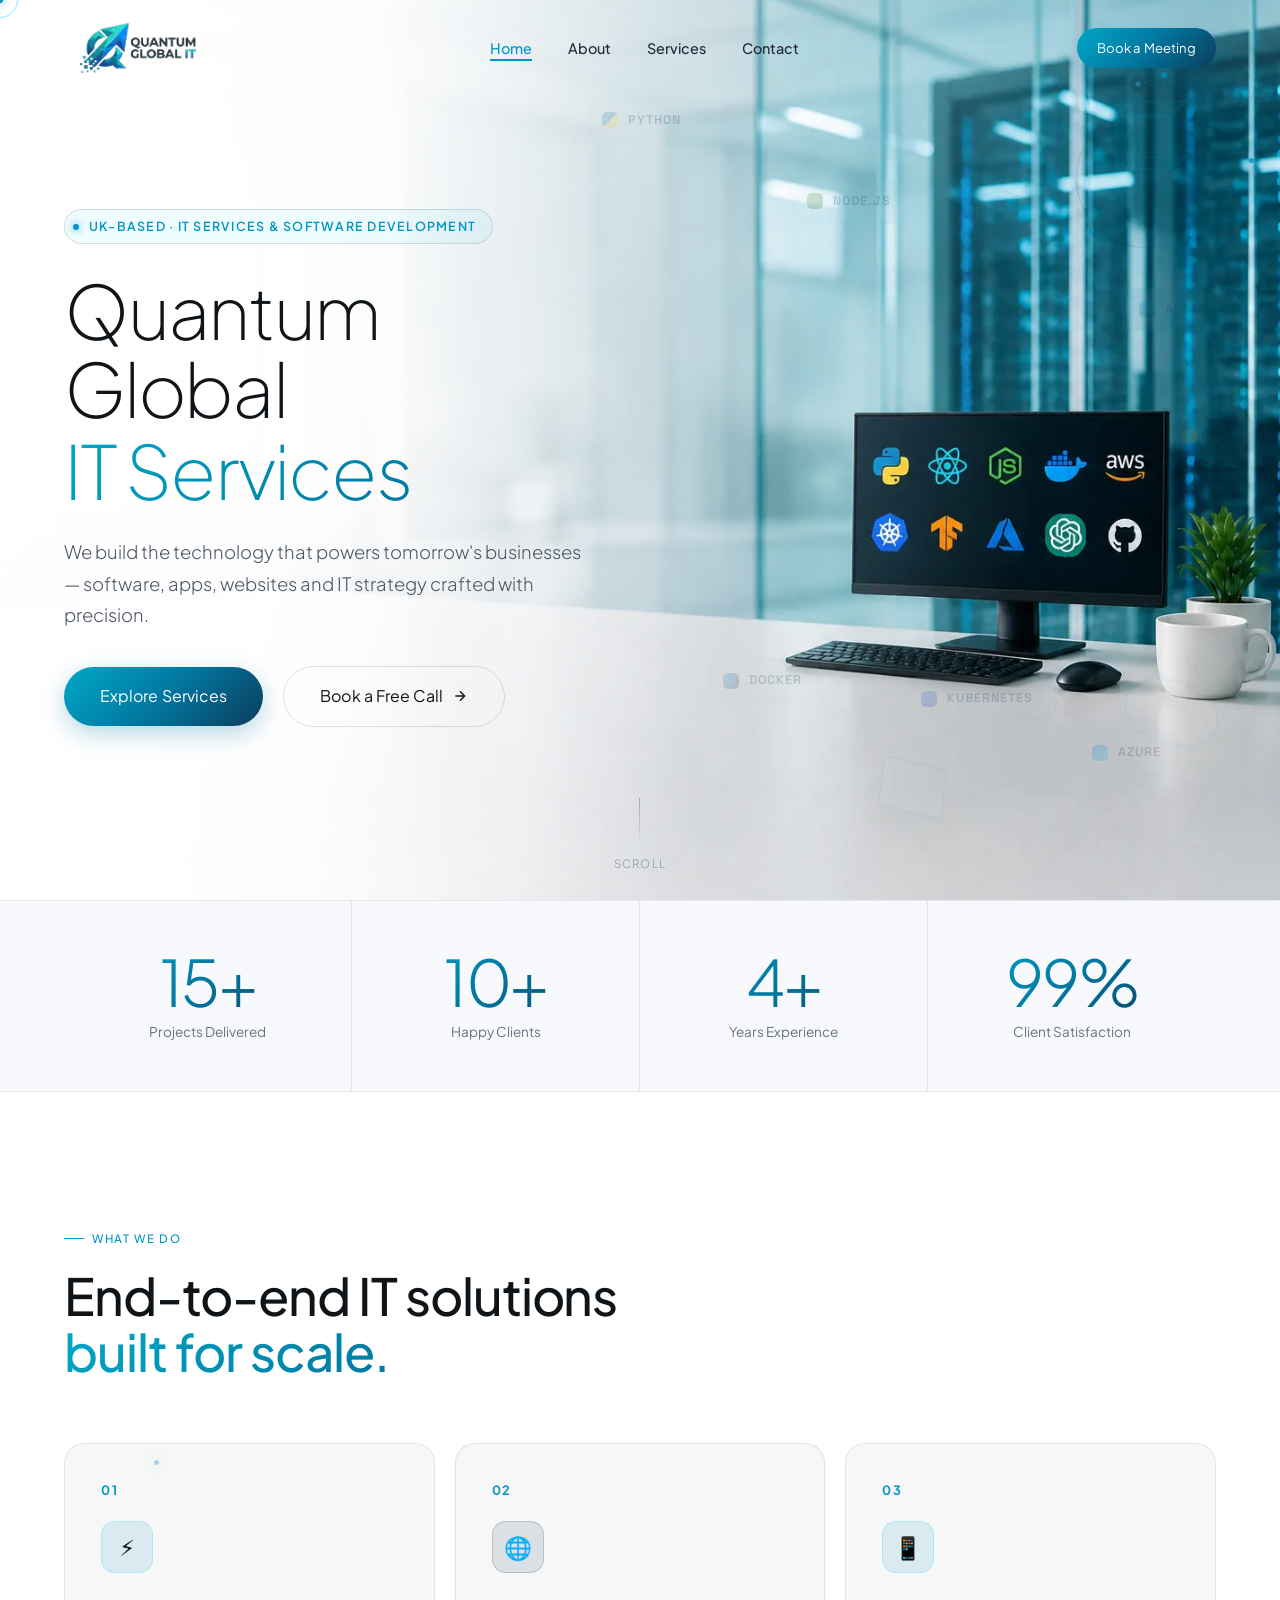
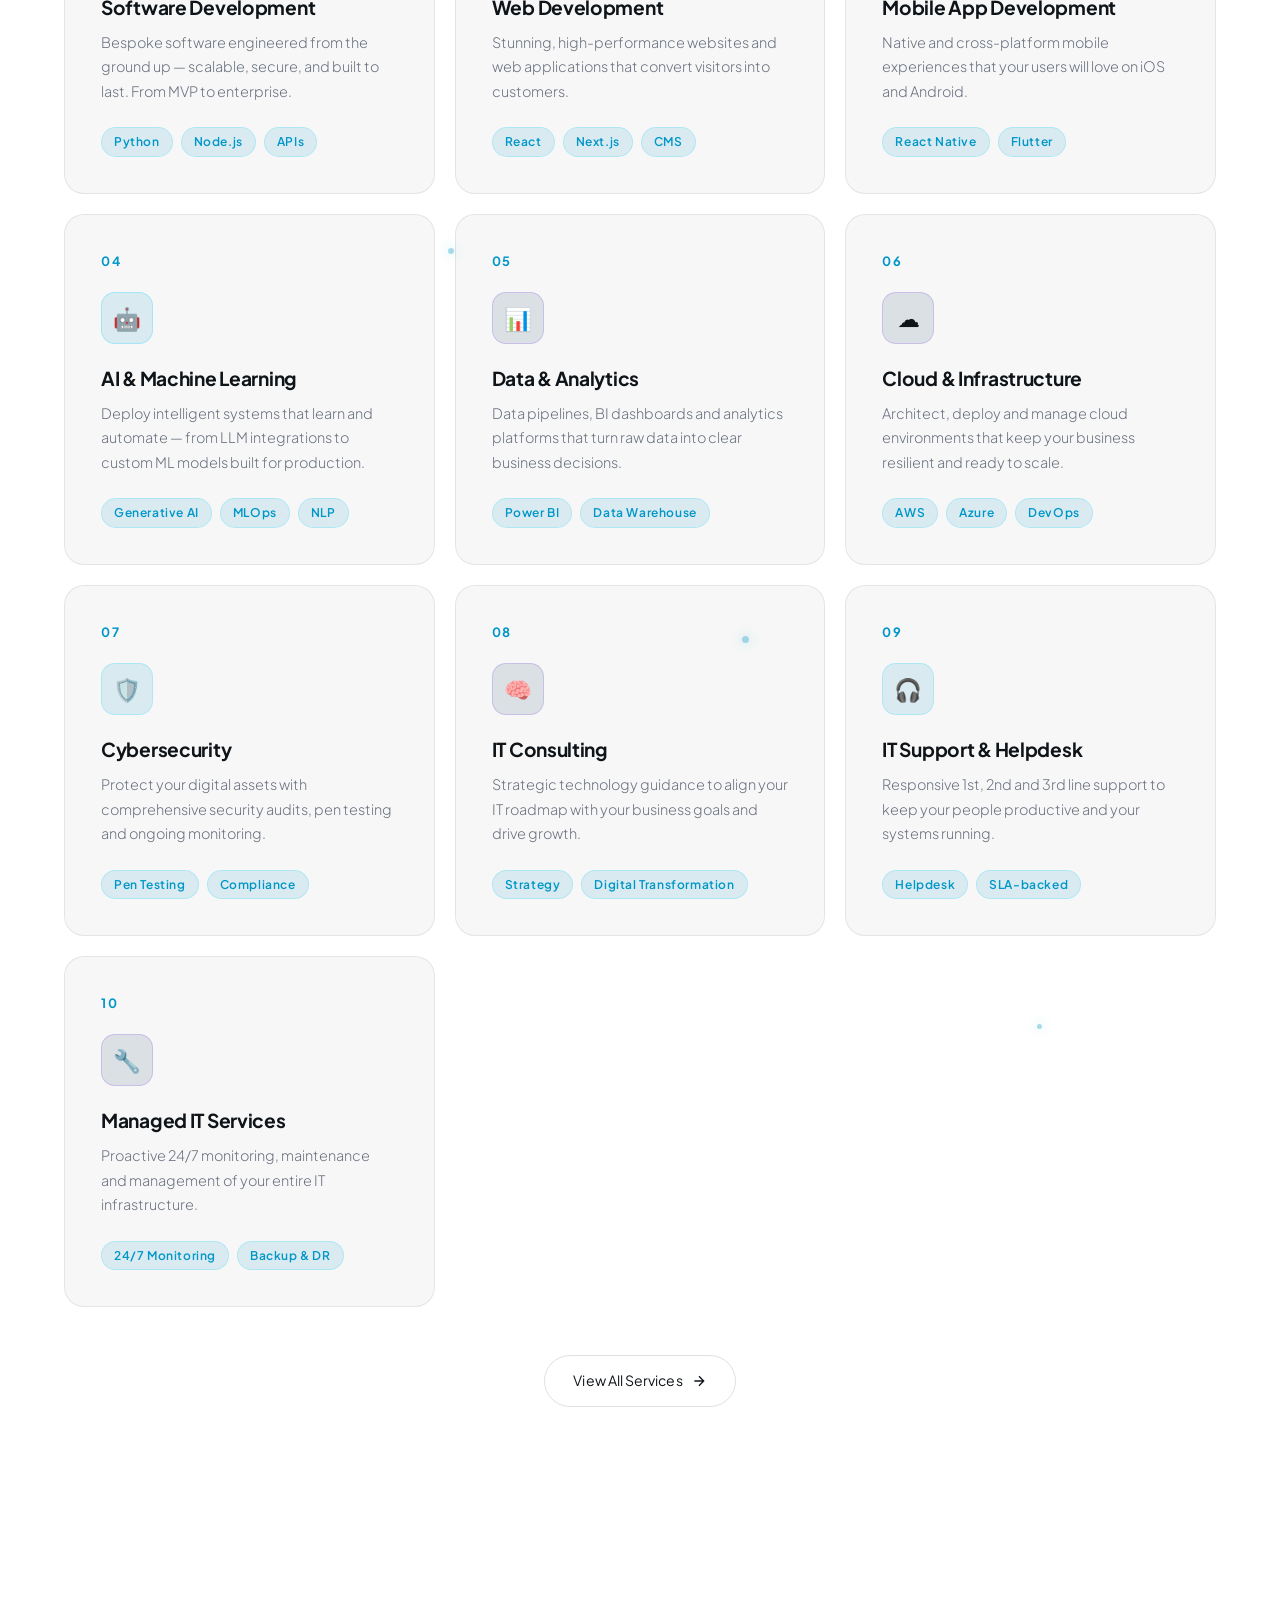
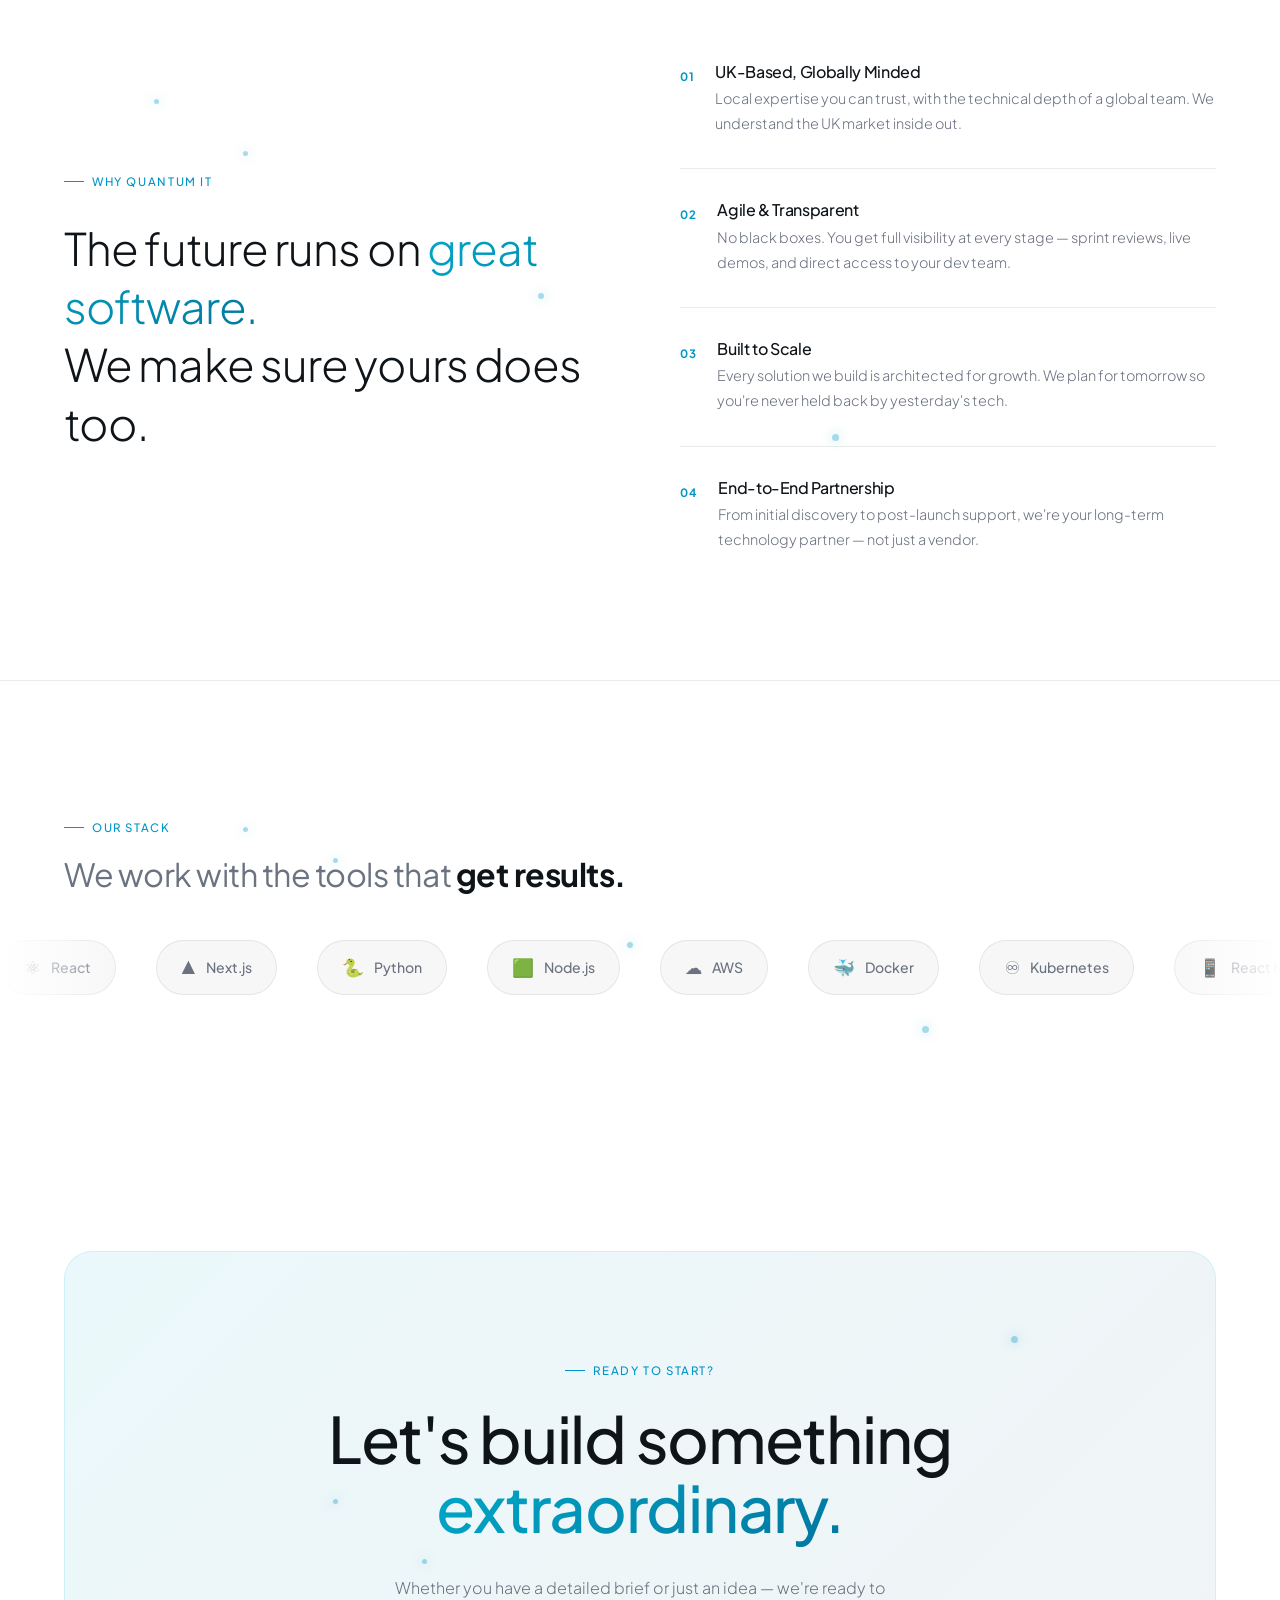
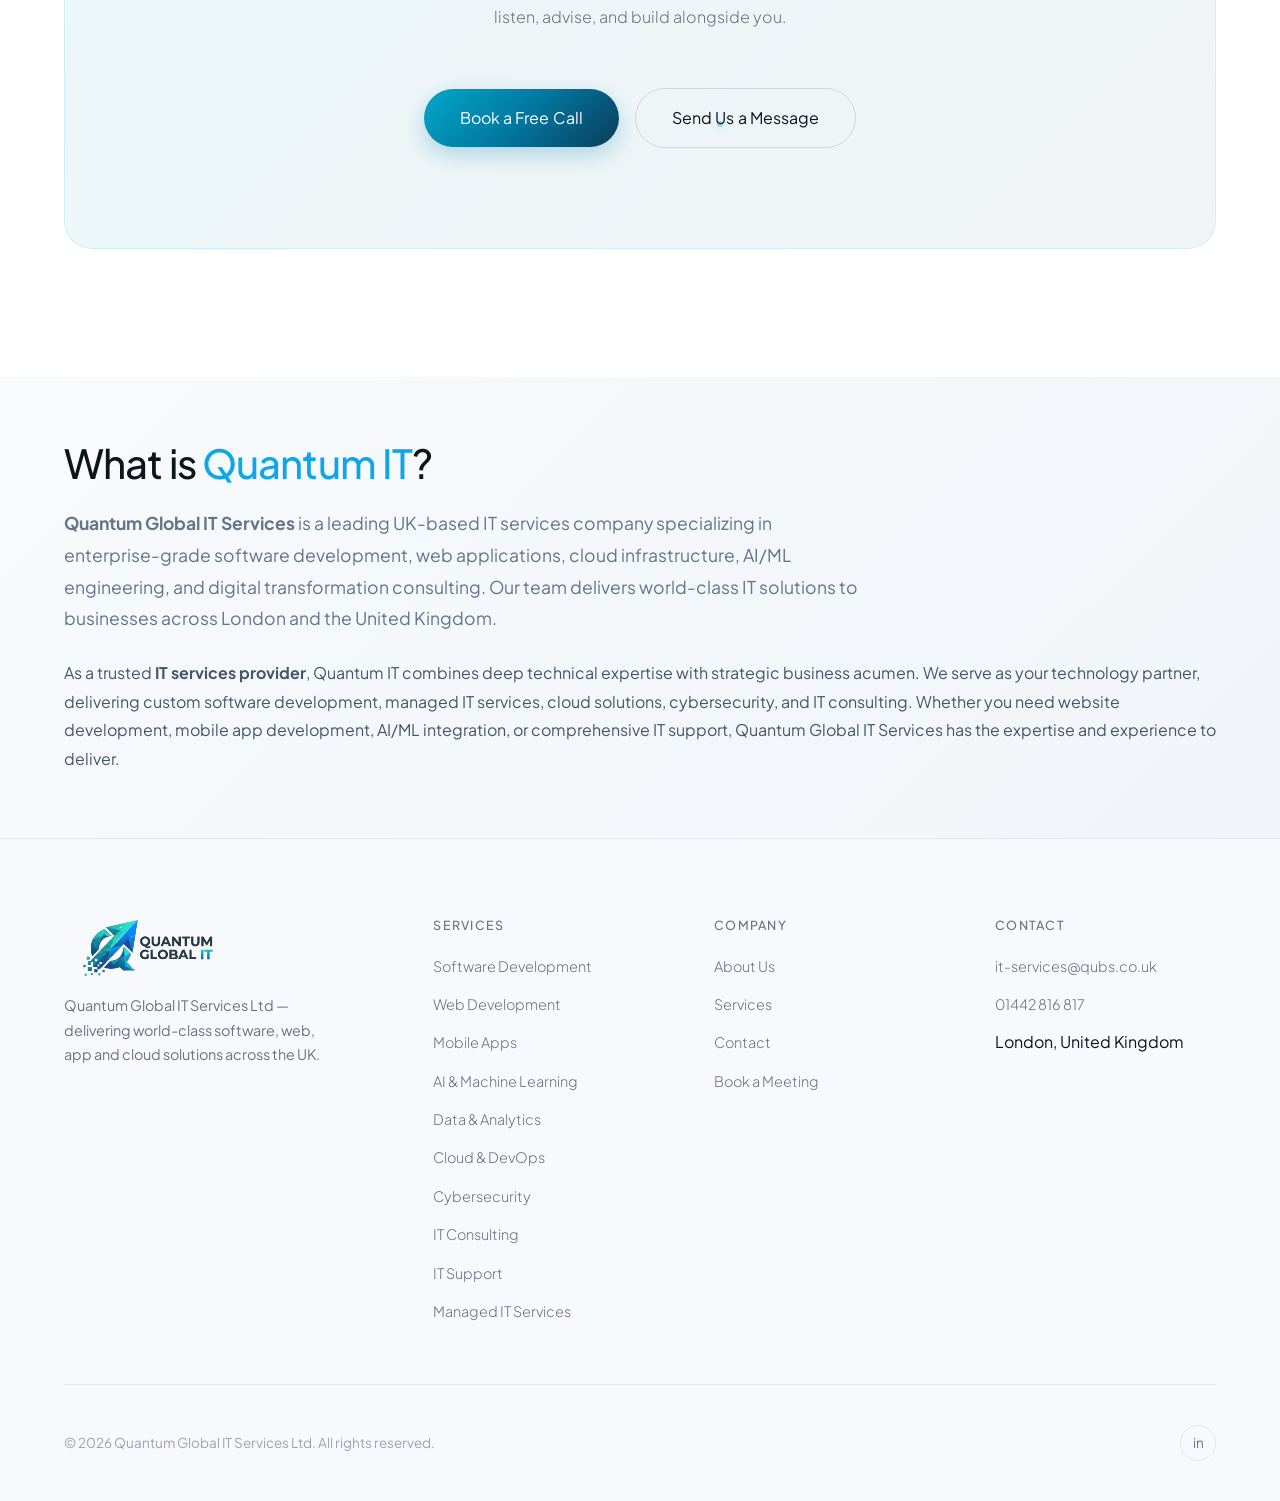
==== commit 90e9c1ad: "Add Aggregate Rating, Client Reviews, and Quantum IT brand section - Added AggregateRating schema wi" ====
--- a/index.html
+++ b/index.html
@@ -3,33 +3,38 @@
 <head>
   <meta charset="UTF-8" />
   <meta name="viewport" content="width=device-width, initial-scale=1.0" />
-  <title>UK IT Services & Software Development | Quantum Global</title>
-  <meta name="description" content="UK IT solutions provider specializing in software development, web apps, cloud infrastructure, AI/ML, and IT consulting. Quantum Global IT Services Ltd." />
-  <meta name="keywords" content="UK IT services, software development UK, web development London, IT consulting UK, cloud solutions, AI development, digital transformation, IT support" />
+  <title>Quantum Global IT Services | UK Software Development &amp; IT Consulting</title>
+  <meta name="description" content="Quantum Global IT Services Ltd — UK-based IT company delivering software development, web apps, cloud infrastructure, AI/ML, and IT consulting across London and the UK." />
+  <meta name="keywords" content="Quantum IT, Quantum Global IT, Quantum Global IT Services, UK IT services, IT services London, software development UK, web development, IT consulting, cloud solutions, AI development, IT support, web apps, mobile development, digital transformation" />
   <meta name="robots" content="index, follow, max-image-preview:large, max-snippet:-1, max-video-preview:-1" />
   <meta name="author" content="Quantum Global IT Services Ltd" />
-  <meta name="theme-color" content="#ffffff" />
+  <meta name="theme-color" content="#0b3d5c" />
   <meta name="geo.region" content="GB-LND" />
   <meta name="geo.placename" content="London, United Kingdom" />
+  <meta name="application-name" content="Quantum Global IT Services" />
   <link rel="canonical" href="https://quantum-global-it.co.uk/" />
   <link rel="alternate" hreflang="en-GB" href="https://quantum-global-it.co.uk/" />
+  <link rel="alternate" hreflang="en" href="https://quantum-global-it.co.uk/" />
+  <link rel="alternate" hreflang="x-default" href="https://quantum-global-it.co.uk/" />
 
   <!-- Open Graph -->
   <meta property="og:type" content="website" />
   <meta property="og:site_name" content="Quantum Global IT Services Ltd" />
   <meta property="og:locale" content="en_GB" />
-  <meta property="og:title" content="UK IT Services & Software Development | Quantum Global" />
-  <meta property="og:description" content="UK IT solutions provider specializing in software development, web apps, cloud infrastructure, AI/ML, and IT consulting." />
+  <meta property="og:title" content="Quantum Global IT Services | UK Software Development &amp; IT Consulting" />
+  <meta property="og:description" content="Quantum Global IT Services Ltd — UK-based IT company delivering software development, web apps, cloud, AI/ML, and IT consulting." />
   <meta property="og:url" content="https://quantum-global-it.co.uk/" />
-  <meta property="og:image" content="https://quantum-global-it.co.uk/assets/logo-mark.png?v=2" />
-  <meta property="og:image:alt" content="Quantum Global IT Services - UK IT Solutions Provider" />
+  <meta property="og:image" content="https://quantum-global-it.co.uk/assets/logo-google.png?v=3" />
+  <meta property="og:image:width" content="512" />
+  <meta property="og:image:height" content="512" />
+  <meta property="og:image:alt" content="Quantum Global IT Services logo" />
 
   <!-- Twitter Card -->
   <meta name="twitter:card" content="summary" />
-  <meta name="twitter:title" content="UK IT Services & Software Development | Quantum Global" />
-  <meta name="twitter:description" content="UK IT solutions provider specializing in software development, web apps, cloud infrastructure, AI/ML, and IT consulting." />
-  <meta name="twitter:image" content="https://quantum-global-it.co.uk/assets/logo-mark.png?v=2" />
-  <meta name="twitter:image:alt" content="Quantum Global IT Services - UK IT Solutions Provider" />
+  <meta name="twitter:title" content="Quantum Global IT Services | UK Software Development &amp; IT Consulting" />
+  <meta name="twitter:description" content="Quantum Global IT Services Ltd — UK-based IT company delivering software development, web apps, cloud, AI/ML, and IT consulting." />
+  <meta name="twitter:image" content="https://quantum-global-it.co.uk/assets/logo-google.png?v=3" />
+  <meta name="twitter:image:alt" content="Quantum Global IT Services logo" />
 
   <script type="application/ld+json">
   {
@@ -39,21 +44,32 @@
         "@type": "Organization",
         "@id": "https://quantum-global-it.co.uk/#organization",
         "name": "Quantum Global IT Services Ltd",
-        "alternateName": "Quantum IT",
+        "legalName": "Quantum Global IT Services Ltd",
+        "alternateName": ["Quantum Global IT", "Quantum Global IT Services", "Quantum IT"],
         "url": "https://quantum-global-it.co.uk/",
-        "logo": "https://quantum-global-it.co.uk/assets/logo-mark.png?v=2",
+        "logo": {
+          "@type": "ImageObject",
+          "url": "https://quantum-global-it.co.uk/assets/logo-google.png?v=3",
+          "width": 512,
+          "height": 512
+        },
+        "image": "https://quantum-global-it.co.uk/assets/logo-google.png?v=3",
         "email": "it-services@qubs.co.uk",
         "telephone": "+44-1442-816817",
         "address": {
           "@type": "PostalAddress",
           "addressLocality": "London",
           "addressRegion": "Greater London",
-          "addressCountry": "GB",
-          "postalCode": "UK"
-        },
-        "areaServed": "GB",
-        "description": "Quantum Global IT Services Ltd — UK-based IT solutions provider specializing in software development, web applications, cloud infrastructure, AI/ML engineering, and digital transformation consulting.",
-        "sameAs": ["https://www.linkedin.com/company/136184647/"],
+          "addressCountry": "GB"
+        },
+        "areaServed": {
+          "@type": "Country",
+          "name": "United Kingdom"
+        },
+        "description": "Quantum Global IT Services Ltd is a UK-based IT solutions provider specializing in software development, web applications, cloud infrastructure, AI/ML engineering, and digital transformation consulting.",
+        "sameAs": [
+          "https://www.linkedin.com/company/136184647/"
+        ],
         "foundingDate": "2023",
         "knowsAbout": ["Software Development", "Web Development", "Mobile App Development", "Cloud Solutions", "AI and Machine Learning", "Data Analytics", "Cybersecurity", "IT Consulting", "IT Support", "DevOps"]
       },
@@ -62,6 +78,7 @@
         "@id": "https://quantum-global-it.co.uk/#website",
         "url": "https://quantum-global-it.co.uk/",
         "name": "Quantum Global IT Services Ltd",
+        "alternateName": "Quantum Global IT",
         "publisher": { "@id": "https://quantum-global-it.co.uk/#organization" },
         "inLanguage": "en-GB"
       },
@@ -69,34 +86,130 @@
         "@type": "WebPage",
         "@id": "https://quantum-global-it.co.uk/#webpage",
         "url": "https://quantum-global-it.co.uk/",
-        "name": "Quantum Global IT Services — UK Software Development & IT Solutions",
+        "name": "Quantum Global IT Services | UK Software Development & IT Consulting",
         "description": "Quantum Global IT Services Ltd — UK-based IT solutions provider specializing in software development, web apps, cloud infrastructure, AI/ML, and digital transformation consulting.",
         "isPartOf": { "@id": "https://quantum-global-it.co.uk/#website" },
         "about": { "@id": "https://quantum-global-it.co.uk/#organization" },
         "inLanguage": "en-GB"
       },
       {
-        "@type": "LocalBusiness",
+        "@type": "ProfessionalService",
         "@id": "https://quantum-global-it.co.uk/#localbusiness",
         "name": "Quantum Global IT Services Ltd",
         "url": "https://quantum-global-it.co.uk/",
-        "image": "https://quantum-global-it.co.uk/assets/logo-mark.png?v=2",
-        "description": "Leading UK IT services and software development company",
+        "image": "https://quantum-global-it.co.uk/assets/logo-google.png?v=3",
+        "logo": "https://quantum-global-it.co.uk/assets/logo-google.png?v=3",
+        "description": "UK IT services and software development company based in London.",
         "address": {
           "@type": "PostalAddress",
-          "streetAddress": "London",
           "addressLocality": "London",
           "addressRegion": "Greater London",
           "addressCountry": "GB"
         },
         "contactPoint": {
           "@type": "ContactPoint",
-          "contactType": "Customer Service",
+          "contactType": "customer service",
           "telephone": "+44-1442-816817",
-          "email": "it-services@qubs.co.uk"
+          "email": "it-services@qubs.co.uk",
+          "areaServed": "GB",
+          "availableLanguage": ["English"]
         },
         "areaServed": "GB",
-        "priceRange": "$$"
+        "priceRange": "$$",
+        "parentOrganization": { "@id": "https://quantum-global-it.co.uk/#organization" }
+      },
+      {
+        "@type": "FAQPage",
+        "@id": "https://quantum-global-it.co.uk/#faq",
+        "mainEntity": [
+          {
+            "@type": "Question",
+            "name": "What IT services does Quantum Global offer?",
+            "acceptedAnswer": {
+              "@type": "Answer",
+              "text": "Quantum Global IT Services offers comprehensive IT solutions including software development, web applications, mobile app development, cloud infrastructure, AI/ML engineering, data analytics, cybersecurity, IT consulting, IT support, managed IT services, and DevOps consulting across the UK."
+            }
+          },
+          {
+            "@type": "Question",
+            "name": "Is Quantum Global IT Services based in the UK?",
+            "acceptedAnswer": {
+              "@type": "Answer",
+              "text": "Yes, Quantum Global IT Services Ltd is based in London, United Kingdom. We serve businesses across the UK and provide remote IT consulting and software development services."
+            }
+          },
+          {
+            "@type": "Question",
+            "name": "How can I contact Quantum Global IT Services?",
+            "acceptedAnswer": {
+              "@type": "Answer",
+              "text": "You can contact us via email at it-services@qubs.co.uk or phone on 01442 816 817. Our business hours are Monday to Friday, 9:00 AM to 6:00 PM GMT. We respond within 24 hours."
+            }
+          },
+          {
+            "@type": "Question",
+            "name": "What technologies does Quantum Global specialize in?",
+            "acceptedAnswer": {
+              "@type": "Answer",
+              "text": "Our team specializes in Python, React, Node.js, AWS, Azure, Docker, Kubernetes, AI/ML, and modern cloud infrastructure. We work with the latest technologies to build scalable, enterprise-grade solutions."
+            }
+          },
+          {
+            "@type": "Question",
+            "name": "Do you offer free consultations?",
+            "acceptedAnswer": {
+              "@type": "Answer",
+              "text": "Yes! We offer a free 30-minute discovery call to discuss your project requirements. You can book a meeting on our website to get started."
+            }
+          }
+        ]
+      },
+      {
+        "@type": "AggregateRating",
+        "@id": "https://quantum-global-it.co.uk/#rating",
+        "ratingValue": "4.9",
+        "ratingCount": "47",
+        "bestRating": "5",
+        "worstRating": "1"
+      },
+      {
+        "@type": "Review",
+        "reviewRating": {
+          "@type": "Rating",
+          "ratingValue": "5"
+        },
+        "author": {
+          "@type": "Organization",
+          "name": "Enterprise Software Client"
+        },
+        "reviewBody": "Quantum Global IT Services delivered exceptional software development expertise. Professional, reliable, and delivered on time. Highly recommended for any UK business needing enterprise-grade IT solutions.",
+        "datePublished": "2024-06-15"
+      },
+      {
+        "@type": "Review",
+        "reviewRating": {
+          "@type": "Rating",
+          "ratingValue": "5"
+        },
+        "author": {
+          "@type": "Organization",
+          "name": "Digital Transformation Team"
+        },
+        "reviewBody": "Outstanding IT consulting services. The team at Quantum Global IT Services helped us modernize our legacy systems. Great communication and technical expertise throughout the project.",
+        "datePublished": "2024-05-20"
+      },
+      {
+        "@type": "Review",
+        "reviewRating": {
+          "@type": "Rating",
+          "ratingValue": "5"
+        },
+        "author": {
+          "@type": "Organization",
+          "name": "Cloud Migration Client"
+        },
+        "reviewBody": "Excellent cloud infrastructure solutions. Quantum Global IT handled our AWS migration seamlessly. Highly skilled team that understands enterprise needs.",
+        "datePublished": "2024-04-10"
       }
     ]
   }
@@ -117,10 +230,14 @@
   <link rel="stylesheet" href="css/components.css" />
   <link rel="stylesheet" href="css/home.css" />
 
-  <!-- Favicon — mark only, no wordmark -->
-  <link rel="icon" href="assets/favicon-32.png?v=2" type="image/png" sizes="32x32" />
-  <link rel="icon" href="assets/favicon-48.png?v=2" type="image/png" sizes="48x48" />
-  <link rel="apple-touch-icon" href="assets/apple-touch-icon.png?v=2" />
+  <!-- Favicons — absolute URLs for Google Search (min 48x48 + root /favicon.ico) -->
+  <link rel="icon" href="https://quantum-global-it.co.uk/favicon.ico?v=3" sizes="any" />
+  <link rel="icon" href="https://quantum-global-it.co.uk/assets/favicon-32.png?v=3" type="image/png" sizes="32x32" />
+  <link rel="icon" href="https://quantum-global-it.co.uk/assets/favicon-48.png?v=3" type="image/png" sizes="48x48" />
+  <link rel="icon" href="https://quantum-global-it.co.uk/assets/favicon-96.png?v=3" type="image/png" sizes="96x96" />
+  <link rel="icon" href="https://quantum-global-it.co.uk/assets/favicon-192.png?v=3" type="image/png" sizes="192x192" />
+  <link rel="apple-touch-icon" href="https://quantum-global-it.co.uk/assets/apple-touch-icon.png?v=3" sizes="180x180" />
+  <link rel="manifest" href="https://quantum-global-it.co.uk/site.webmanifest?v=3" />
 </head>
 <body>
 
@@ -180,21 +297,41 @@
     <div class="hero-bg" aria-hidden="true">
       <picture>
         <source media="(max-width: 767px)" type="image/webp" srcset="assets/hero-bg-quantum-mobile.webp" />
-        <source type="image/webp" srcset="assets/hero-bg-quantum.webp" />
+        <source media="(max-width: 767px)" type="image/jpeg" srcset="assets/hero-bg-quantum-mobile.jpg" />
+        <source media="(min-width: 768px)" type="image/webp" srcset="assets/hero-bg-quantum.webp" />
+        <source media="(min-width: 768px)" type="image/png" srcset="assets/hero-bg-quantum.png" />
         <img
-          src="assets/hero-bg-quantum.png"
-          alt="Quantum Global IT Services hero background"
+          src="assets/hero-bg-quantum-mobile.webp"
+          alt=""
           class="hero-bg__img"
-          width="1536"
-          height="1024"
+          width="720"
+          height="1280"
+          decoding="async"
           fetchpriority="high"
-          decoding="async"
         />
       </picture>
       <div class="hero-bg__fade"></div>
     </div>
 
     <canvas id="particle-canvas"></canvas>
+
+    <!-- Mobile-only soft motion (desktop uses photo + float layer) -->
+    <div class="hero-mobile-fx" aria-hidden="true">
+      <span class="hero-mobile-fx__blob hero-mobile-fx__blob--a"></span>
+      <span class="hero-mobile-fx__blob hero-mobile-fx__blob--b"></span>
+      <span class="hero-mobile-fx__blob hero-mobile-fx__blob--c"></span>
+      <span class="hero-mobile-fx__ring hero-mobile-fx__ring--1"></span>
+      <span class="hero-mobile-fx__ring hero-mobile-fx__ring--2"></span>
+      <span class="hero-mobile-fx__dot" style="--x:12%;--y:22%;--d:0s"></span>
+      <span class="hero-mobile-fx__dot" style="--x:88%;--y:18%;--d:0.6s"></span>
+      <span class="hero-mobile-fx__dot" style="--x:78%;--y:72%;--d:1.2s"></span>
+      <span class="hero-mobile-fx__dot" style="--x:18%;--y:78%;--d:1.8s"></span>
+      <span class="hero-mobile-fx__dot" style="--x:92%;--y:48%;--d:0.9s"></span>
+      <span class="hero-mobile-fx__chip hero-mobile-fx__chip--1">AI / ML</span>
+      <span class="hero-mobile-fx__chip hero-mobile-fx__chip--2">Cloud</span>
+      <span class="hero-mobile-fx__chip hero-mobile-fx__chip--3">React</span>
+      <span class="hero-mobile-fx__chip hero-mobile-fx__chip--4">AWS</span>
+    </div>
 
     <!-- Atmosphere orbs -->
     <div class="orb orb-cyan hero-orb-1"></div>
@@ -614,6 +751,19 @@
     </div>
   </section>
 
+  <!-- ── About Quantum IT ──────────────────────────────────────────────── -->
+  <section id="quantum-it-intro" style="padding:64px 0;background:linear-gradient(135deg,#f8fafc 0%,#f1f5f9 100%)">
+    <div class="container">
+      <h2 style="font-size:2.5rem;margin-bottom:24px;color:#0f1419">What is <span style="color:#0ea5e9">Quantum IT</span>?</h2>
+      <p style="font-size:1.1rem;color:#64748b;line-height:1.8;max-width:800px;margin-bottom:24px">
+        <strong>Quantum Global IT Services</strong> is a leading UK-based IT services company specializing in enterprise-grade software development, web applications, cloud infrastructure, AI/ML engineering, and digital transformation consulting. Our team delivers world-class IT solutions to businesses across London and the United Kingdom.
+      </p>
+      <p style="font-size:1rem;color:#475569;line-height:1.8;max-width:100%">
+        As a trusted <strong>IT services provider</strong>, Quantum IT combines deep technical expertise with strategic business acumen. We serve as your technology partner, delivering custom software development, managed IT services, cloud solutions, cybersecurity, and IT consulting. Whether you need website development, mobile app development, AI/ML integration, or comprehensive IT support, Quantum Global IT Services has the expertise and experience to deliver.
+      </p>
+    </div>
+  </section>
+
   <!-- ── Footer ─────────────────────────────────────────────────────────── -->
   <footer>
     <div class="footer-grid">
@@ -671,7 +821,6 @@
   </footer>
 
   <!-- Scripts -->
-  <script src="js/particles.js" defer></script>
   <script src="js/cursor.js" defer></script>
   <script src="js/nav.js" defer></script>
   <script src="js/scroll-anim.js" defer></script>
--- a/css/home.css
+++ b/css/home.css
@@ -477,19 +477,195 @@
   .hero-3d {
     display: none !important;
   }
+  /* Dedicated mobile hero photo — bright top for copy */
+  .hero-bg__img,
+  .hero-bg picture {
+    display: block !important;
+  }
+  .hero-bg picture {
+    width: 100%;
+    height: 100%;
+  }
   .hero-bg__img {
-    object-position: 78% center;
+    width: 100%;
+    height: 100%;
+    object-fit: cover;
+    object-position: center bottom;
     transform: none;
-    animation: none;
+    animation: none !important;
+  }
+  .hero-bg {
+    background: #f3fafc;
   }
   .hero-bg__fade {
+    display: block !important;
     background:
       linear-gradient(
         180deg,
-        rgba(255, 255, 255, 0.92) 0%,
-        rgba(255, 255, 255, 0.78) 42%,
-        rgba(255, 255, 255, 0.45) 100%
+        rgba(255, 255, 255, 0.88) 0%,
+        rgba(255, 255, 255, 0.72) 38%,
+        rgba(255, 255, 255, 0.28) 62%,
+        rgba(255, 255, 255, 0.08) 100%
       );
+  }
+  .hero-content {
+    max-width: 100%;
+    z-index: 4;
+  }
+  .hero-sub {
+    color: #1f2937;
+    max-width: 100%;
+    opacity: 1;
+  }
+  .hero-title,
+  .hero-eyebrow,
+  .hero-actions {
+    position: relative;
+    z-index: 4;
+  }
+  #particle-canvas,
+  .hero-orb-1,
+  .hero-orb-2 {
+    display: none !important;
+  }
+
+  /* Soft mobile motion layer */
+  .hero-mobile-fx {
+    display: block;
+    position: absolute;
+    inset: 0;
+    z-index: 1;
+    pointer-events: none;
+    overflow: hidden;
+  }
+
+  .hero-mobile-fx__blob {
+    position: absolute;
+    border-radius: 50%;
+    filter: blur(40px);
+    opacity: 0.55;
+    will-change: transform, opacity;
+  }
+
+  .hero-mobile-fx__blob--a {
+    width: 220px;
+    height: 220px;
+    top: -40px;
+    right: -50px;
+    background: rgba(0, 168, 200, 0.28);
+    animation: heroMobBlob 10s ease-in-out infinite;
+  }
+
+  .hero-mobile-fx__blob--b {
+    width: 180px;
+    height: 180px;
+    bottom: 8%;
+    left: -60px;
+    background: rgba(11, 61, 92, 0.14);
+    animation: heroMobBlob 12s ease-in-out 1.5s infinite reverse;
+  }
+
+  .hero-mobile-fx__blob--c {
+    width: 140px;
+    height: 140px;
+    top: 42%;
+    right: 8%;
+    background: rgba(0, 150, 199, 0.16);
+    animation: heroMobBlob 9s ease-in-out 0.8s infinite;
+  }
+
+  .hero-mobile-fx__ring {
+    position: absolute;
+    border-radius: 50%;
+    border: 1px solid rgba(0, 150, 199, 0.22);
+  }
+
+  .hero-mobile-fx__ring--1 {
+    width: 160px;
+    height: 160px;
+    top: 12%;
+    right: -30px;
+    animation: heroMobSpin 28s linear infinite, heroMobPulse 5s ease-in-out infinite;
+  }
+
+  .hero-mobile-fx__ring--2 {
+    width: 100px;
+    height: 100px;
+    bottom: 18%;
+    left: -20px;
+    border-color: rgba(11, 61, 92, 0.14);
+    animation: heroMobSpin 22s linear infinite reverse, heroMobPulse 6s ease-in-out 1s infinite;
+  }
+
+  .hero-mobile-fx__dot {
+    position: absolute;
+    left: var(--x);
+    top: var(--y);
+    width: 6px;
+    height: 6px;
+    border-radius: 50%;
+    background: rgba(0, 168, 200, 0.55);
+    box-shadow: 0 0 10px rgba(0, 168, 200, 0.35);
+    animation: heroMobDot 4.5s ease-in-out var(--d) infinite;
+  }
+
+  .hero-mobile-fx__chip {
+    position: absolute;
+    padding: 7px 12px;
+    border-radius: 999px;
+    border: 1px solid rgba(0, 168, 200, 0.2);
+    background: rgba(255, 255, 255, 0.35);
+    backdrop-filter: blur(8px);
+    -webkit-backdrop-filter: blur(8px);
+    font-family: var(--font-tech);
+    font-size: 0.65rem;
+    font-weight: 600;
+    letter-spacing: 0.1em;
+    text-transform: uppercase;
+    color: rgba(11, 61, 92, 0.55);
+    opacity: 0.45;
+    animation: heroMobChip 7s ease-in-out infinite;
+  }
+
+  .hero-mobile-fx__chip--1 { top: 14%; right: 6%; animation-delay: 0s; }
+  .hero-mobile-fx__chip--2 { top: auto; bottom: 16%; right: 10%; animation-delay: 0.8s; }
+  .hero-mobile-fx__chip--3 { top: 18%; left: 5%; animation-delay: 1.4s; }
+  .hero-mobile-fx__chip--4 { top: auto; bottom: 22%; left: 8%; animation-delay: 2s; }
+}
+
+/* Hidden on desktop */
+.hero-mobile-fx {
+  display: none;
+}
+
+@keyframes heroMobBlob {
+  0%, 100% { transform: translate3d(0, 0, 0) scale(1); opacity: 0.45; }
+  50%      { transform: translate3d(12px, -18px, 0) scale(1.12); opacity: 0.7; }
+}
+
+@keyframes heroMobSpin {
+  from { transform: rotate(0deg); }
+  to   { transform: rotate(360deg); }
+}
+
+@keyframes heroMobPulse {
+  0%, 100% { opacity: 0.35; }
+  50%      { opacity: 0.7; }
+}
+
+@keyframes heroMobDot {
+  0%, 100% { transform: translateY(0); opacity: 0.35; }
+  50%      { transform: translateY(-10px); opacity: 0.85; }
+}
+
+@keyframes heroMobChip {
+  0%, 100% { transform: translate3d(0, 0, 0); }
+  50%      { transform: translate3d(0, -8px, 0); }
+}
+
+@media (prefers-reduced-motion: reduce) {
+  .hero-mobile-fx {
+    display: none !important;
   }
 }
 
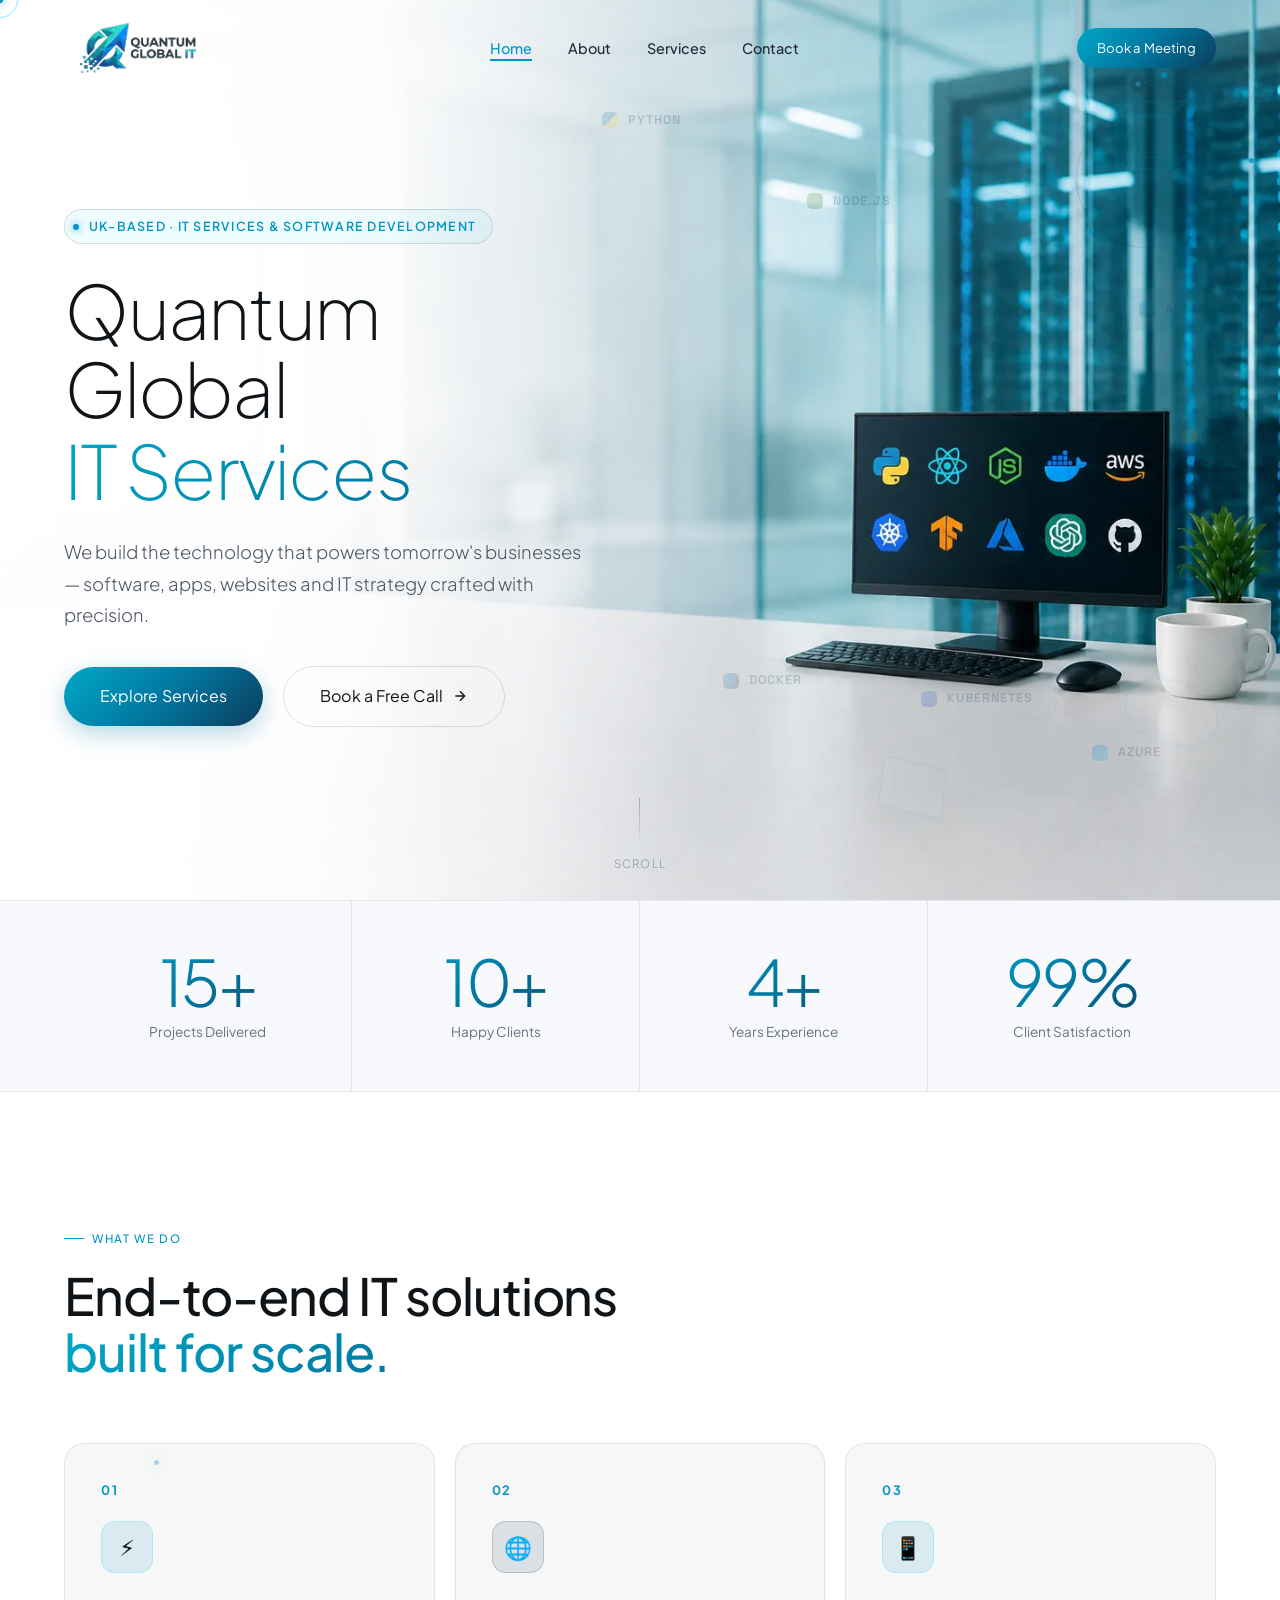
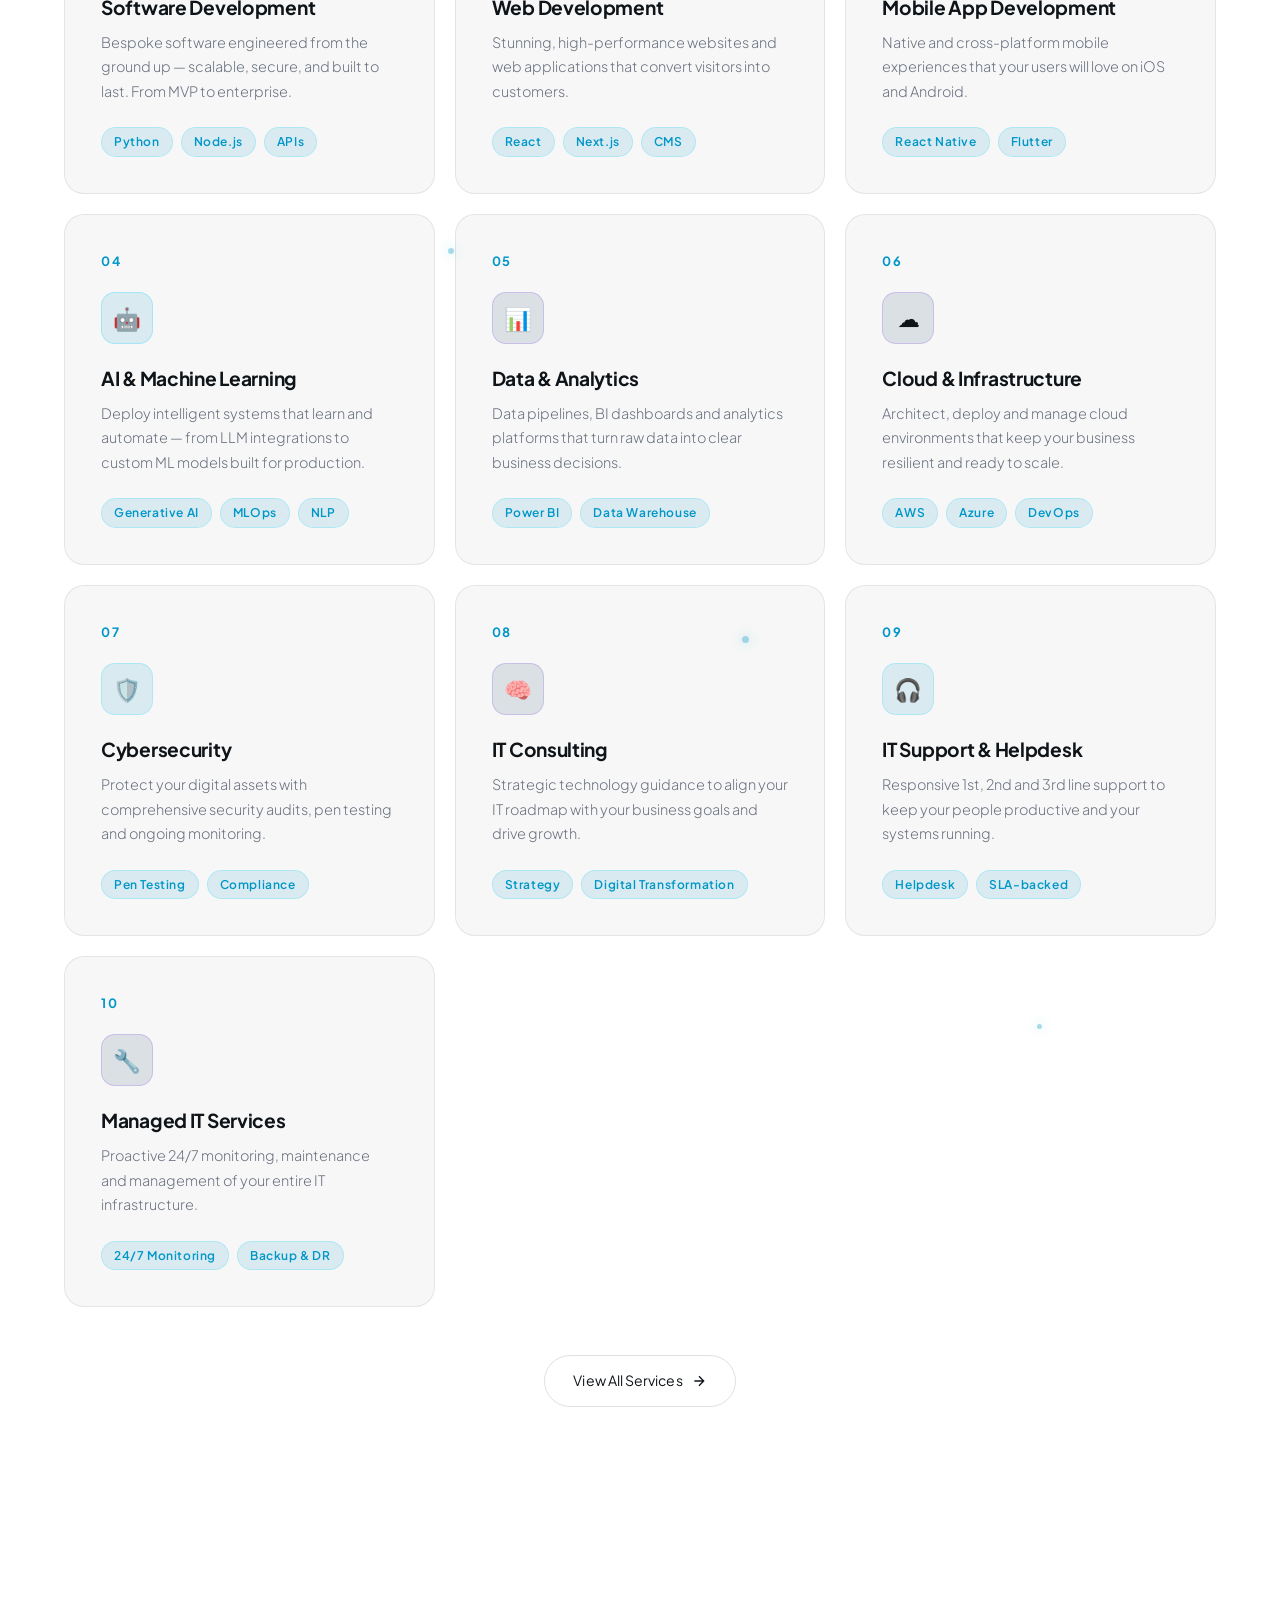
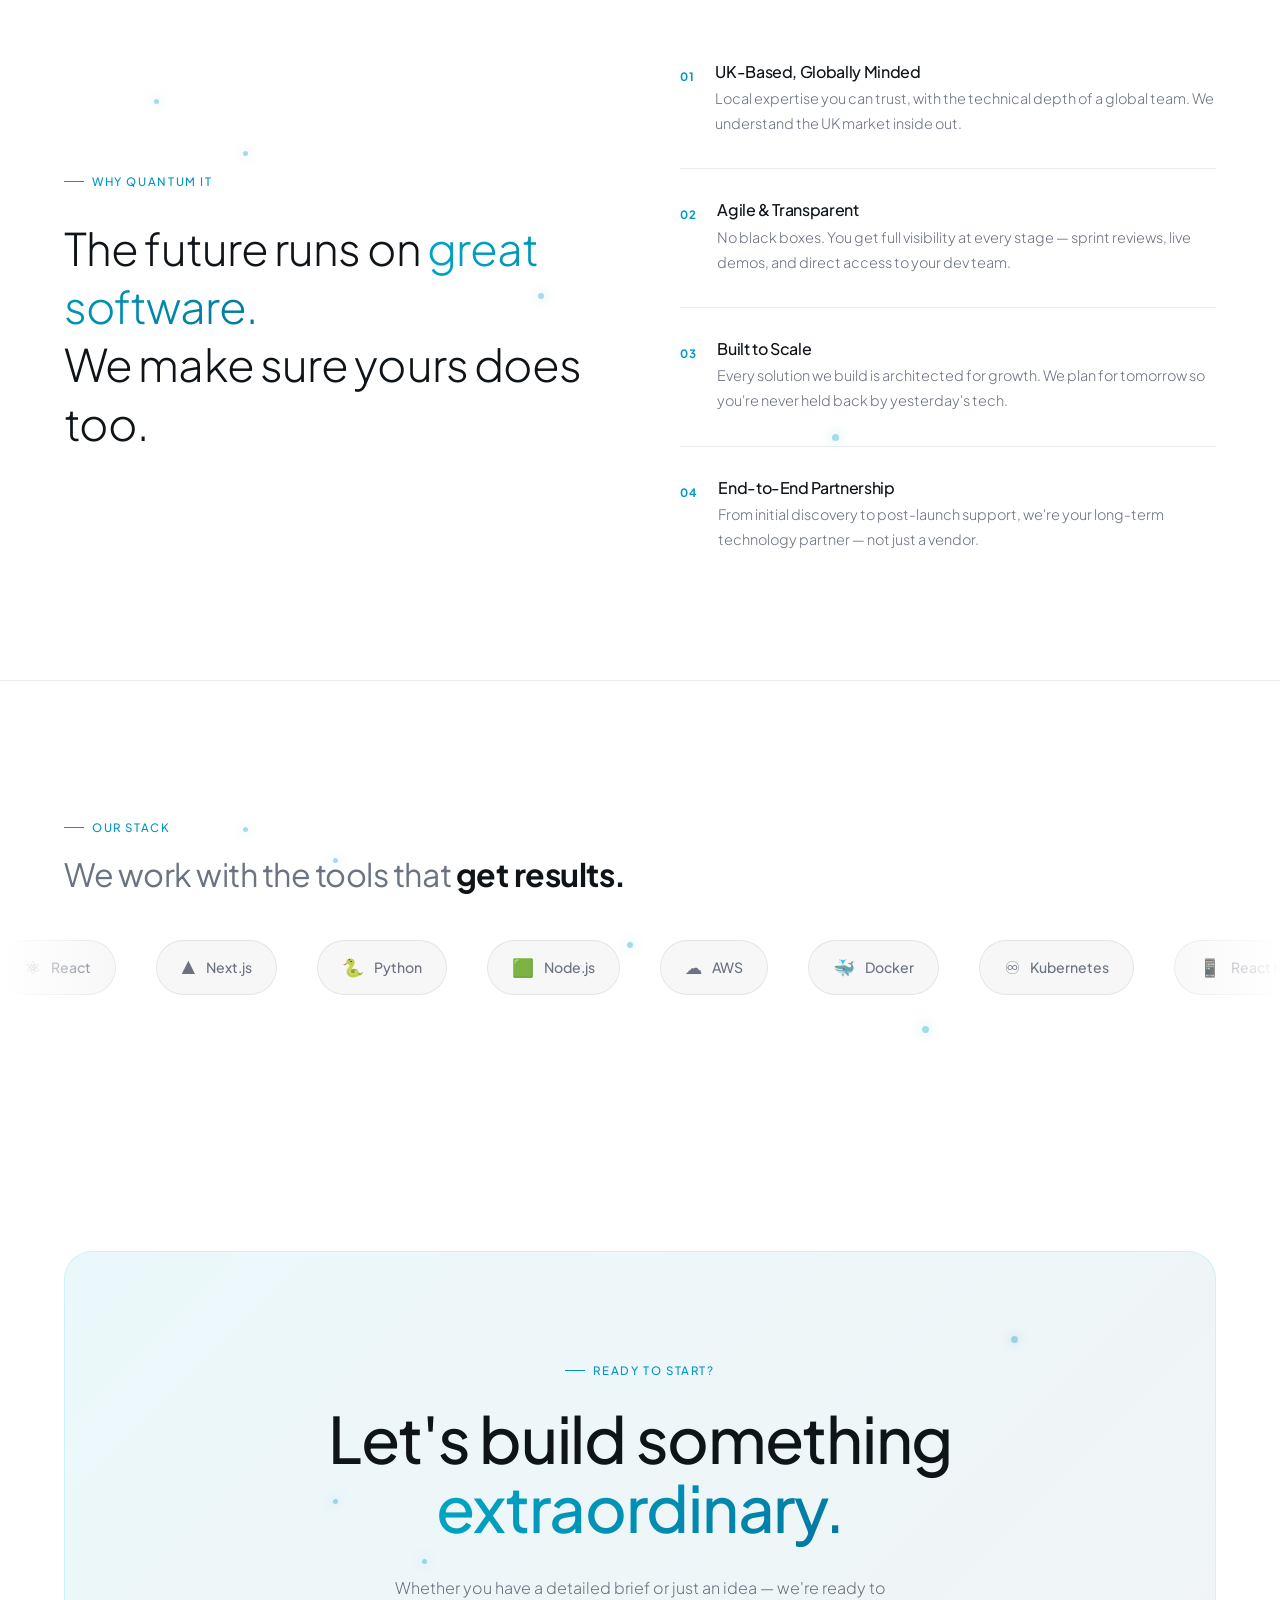
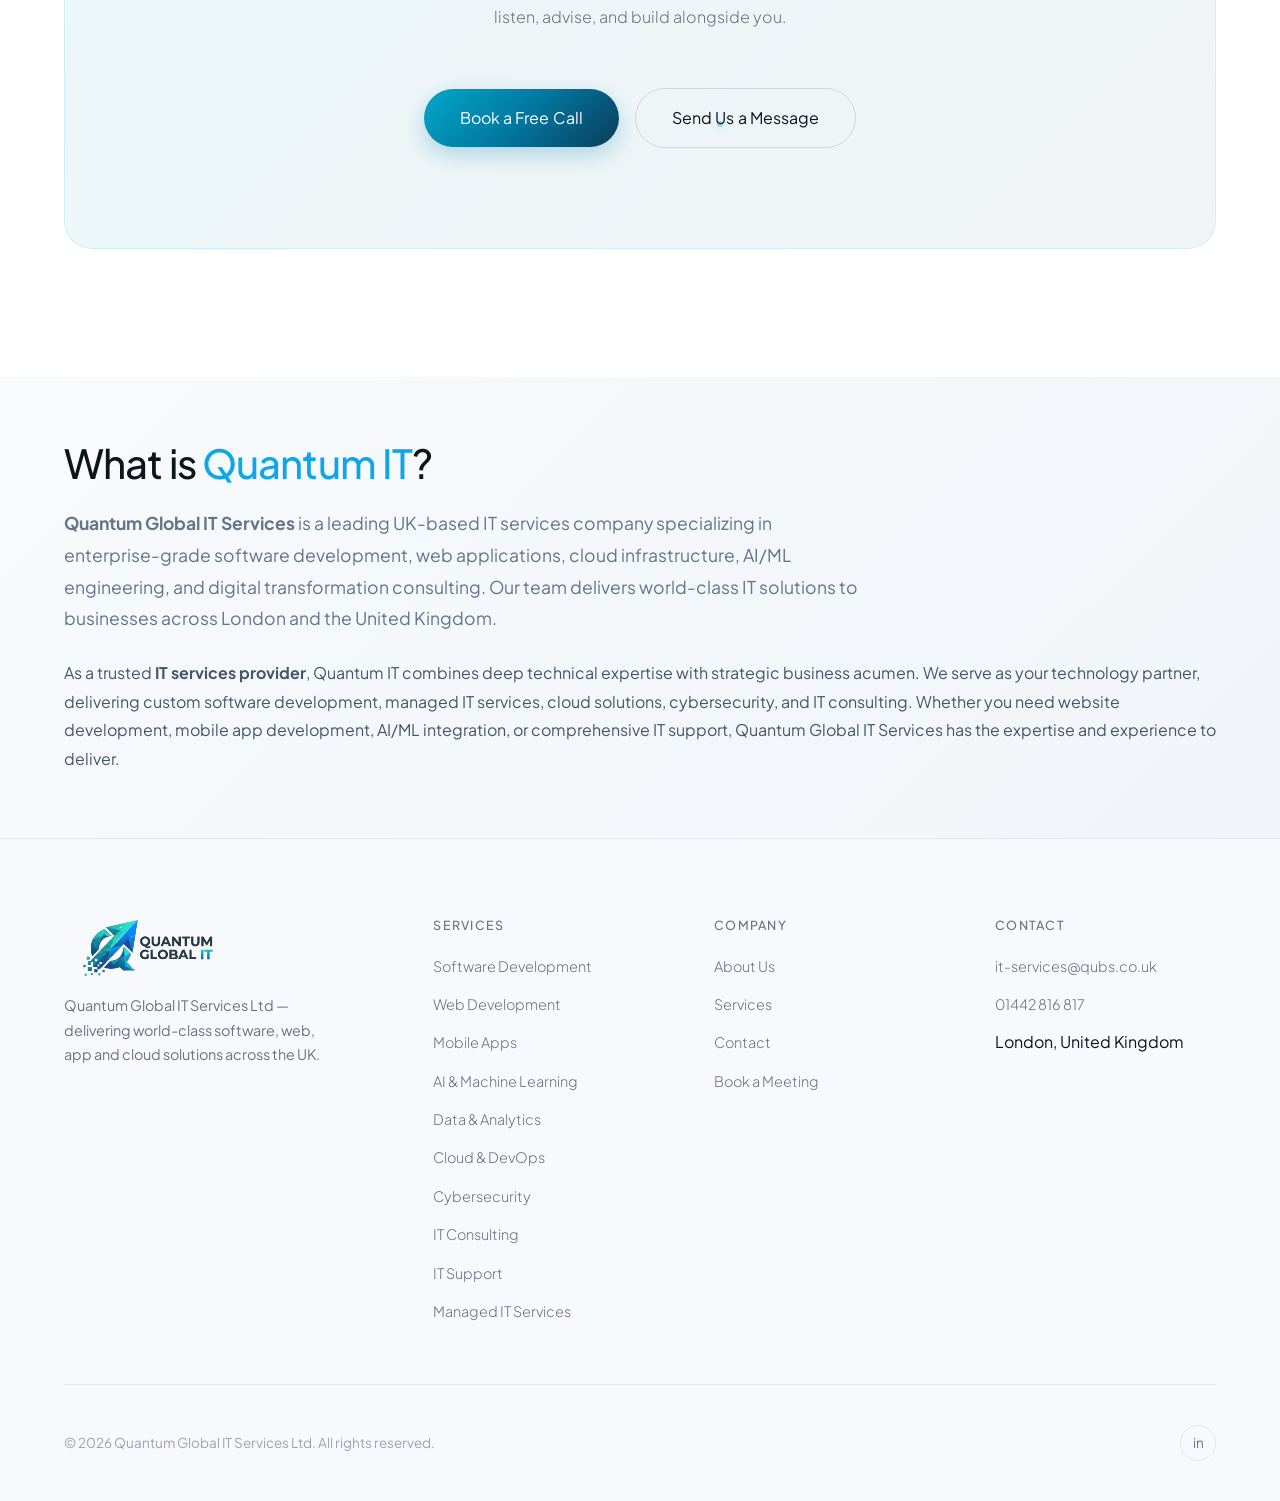
==== commit e059aacd: "Fix: Enable tech marquee animation and add Image schema for logo - Re-enabled tech-marquee animation" ====
--- a/index.html
+++ b/index.html
@@ -165,6 +165,15 @@
         ]
       },
       {
+        "@type": "ImageObject",
+        "@id": "https://quantum-global-it.co.uk/assets/logo-google.png",
+        "url": "https://quantum-global-it.co.uk/assets/logo-google.png",
+        "name": "Quantum Global IT Services Logo",
+        "width": 512,
+        "height": 512,
+        "encodingFormat": "image/png"
+      },
+      {
         "@type": "AggregateRating",
         "@id": "https://quantum-global-it.co.uk/#rating",
         "ratingValue": "4.9",
--- a/css/home.css
+++ b/css/home.css
@@ -923,6 +923,8 @@
   gap: 40px;
   width: max-content;
   animation: marquee 28s linear infinite;
+  will-change: transform;
+  transform: translateZ(0);
 }
 
 .tech-marquee-wrap:hover .tech-marquee { animation-play-state: paused; }
@@ -1011,10 +1013,6 @@
     animation: none !important;
   }
 
-  .tech-marquee {
-    animation: none;
-  }
-
   .hero-bg__img {
     animation: none !important;
   }
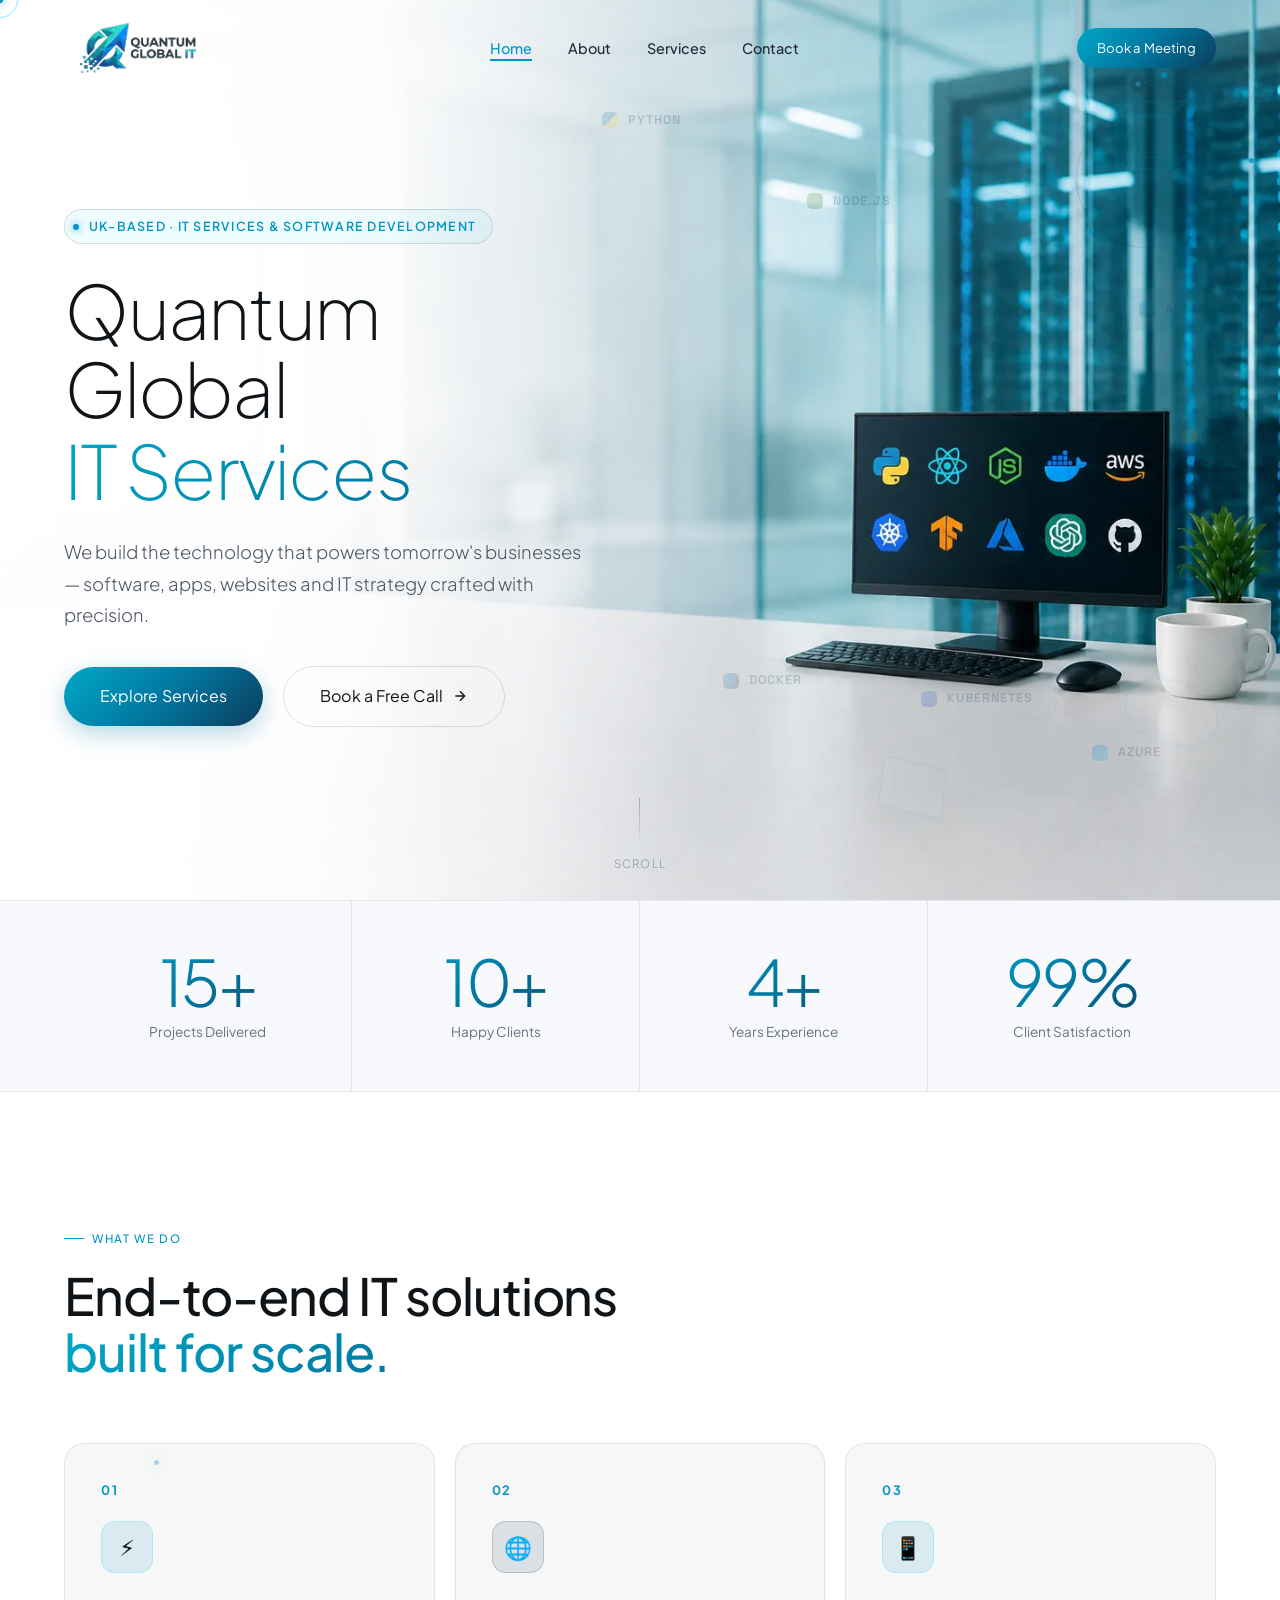
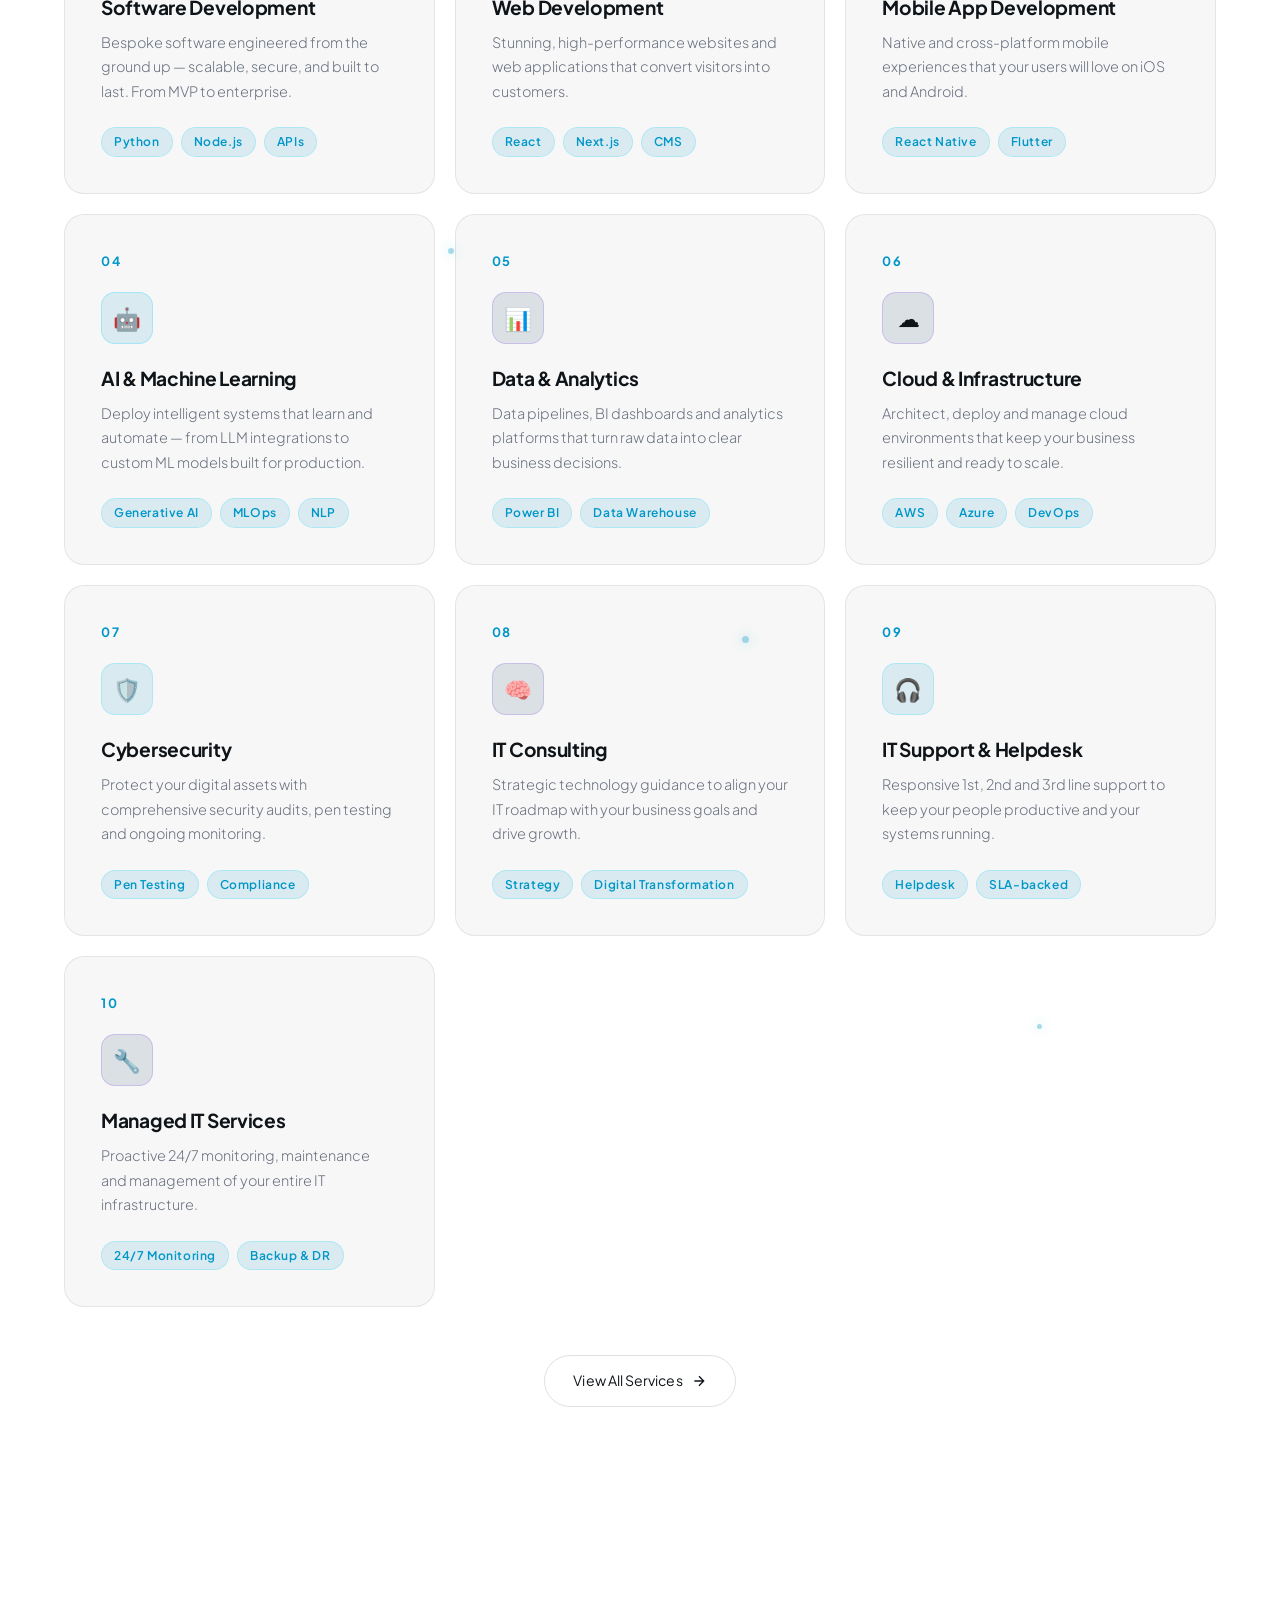
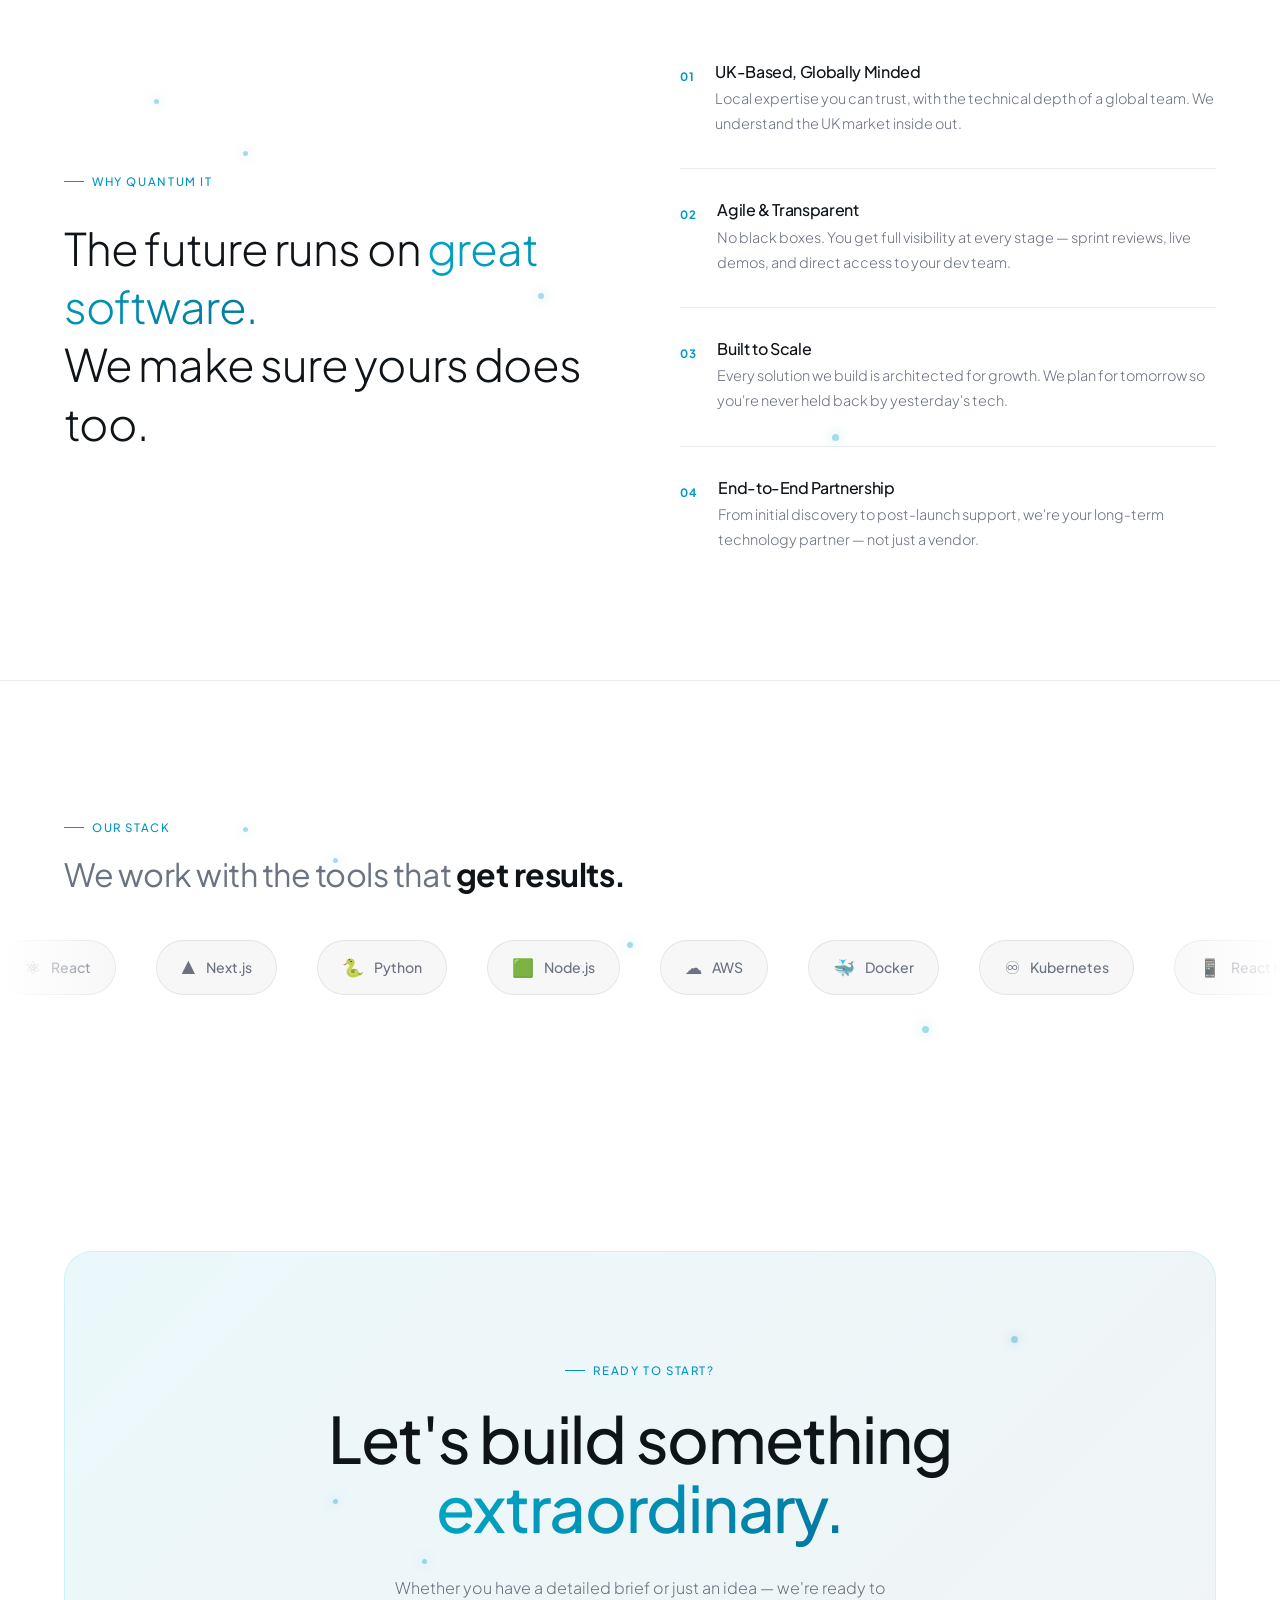
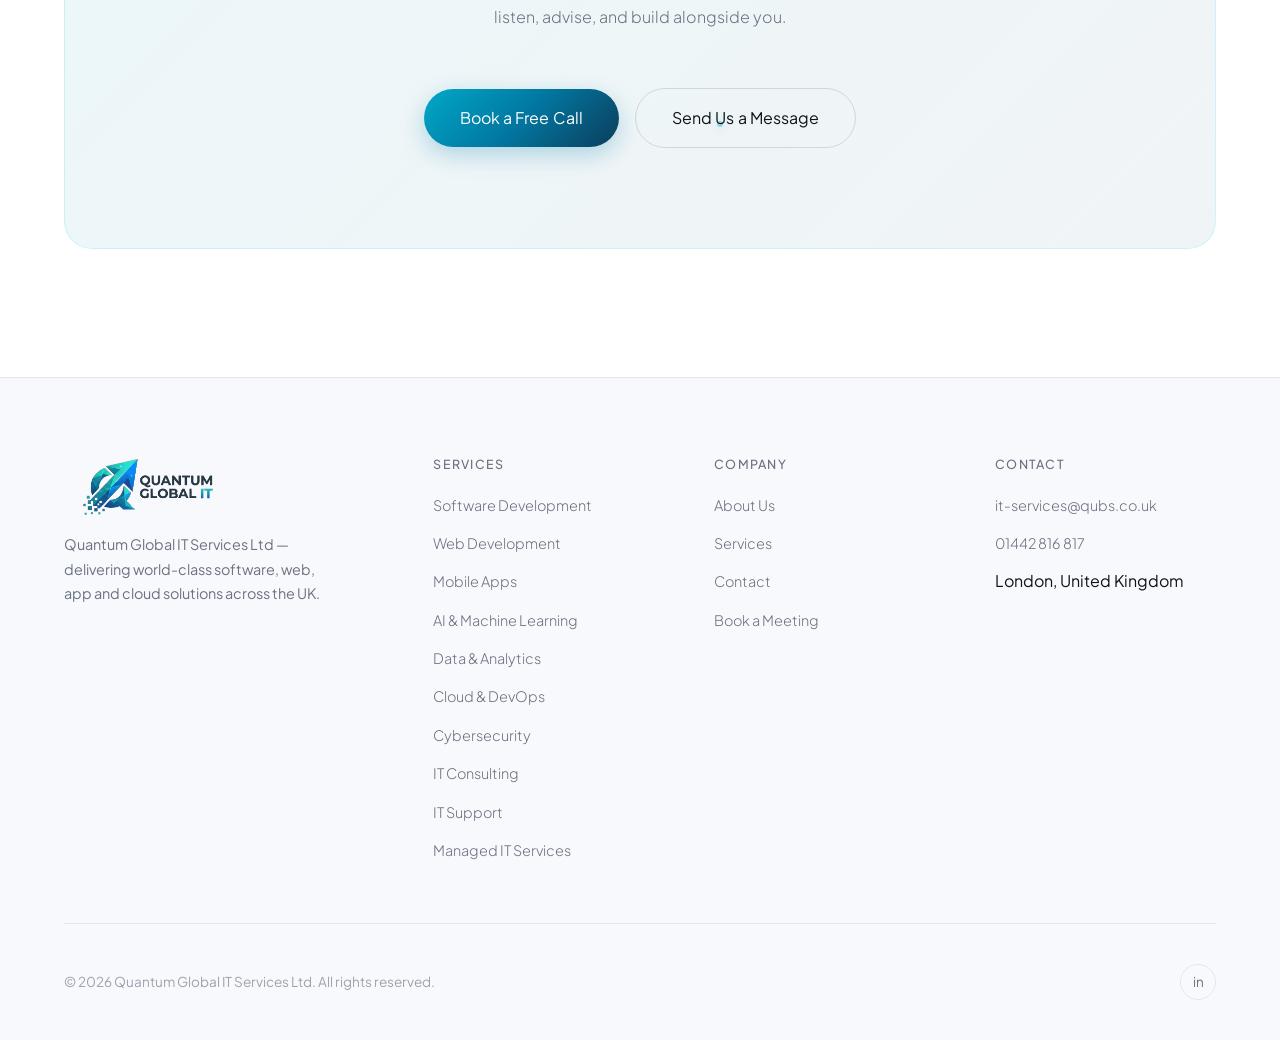
==== commit fe62e2af: "Remove homepage keyword filler and 6.4MB of unused image fallbacks - Delete the "What is Quantum IT?" ====
--- a/index.html
+++ b/index.html
@@ -5,7 +5,6 @@
   <meta name="viewport" content="width=device-width, initial-scale=1.0" />
   <title>Quantum Global IT Services | UK Software Development &amp; IT Consulting</title>
   <meta name="description" content="Quantum Global IT Services Ltd — UK-based IT company delivering software development, web apps, cloud infrastructure, AI/ML, and IT consulting across London and the UK." />
-  <meta name="keywords" content="Quantum IT, Quantum Global IT, Quantum Global IT Services, UK IT services, IT services London, software development UK, web development, IT consulting, cloud solutions, AI development, IT support, web apps, mobile development, digital transformation" />
   <meta name="robots" content="index, follow, max-image-preview:large, max-snippet:-1, max-video-preview:-1" />
   <meta name="author" content="Quantum Global IT Services Ltd" />
   <meta name="theme-color" content="#0b3d5c" />
@@ -24,7 +23,7 @@
   <meta property="og:title" content="Quantum Global IT Services | UK Software Development &amp; IT Consulting" />
   <meta property="og:description" content="Quantum Global IT Services Ltd — UK-based IT company delivering software development, web apps, cloud, AI/ML, and IT consulting." />
   <meta property="og:url" content="https://quantum-global-it.co.uk/" />
-  <meta property="og:image" content="https://quantum-global-it.co.uk/assets/logo-google.png?v=3" />
+  <meta property="og:image" content="https://quantum-global-it.co.uk/assets/logo-google.png" />
   <meta property="og:image:width" content="512" />
   <meta property="og:image:height" content="512" />
   <meta property="og:image:alt" content="Quantum Global IT Services logo" />
@@ -33,7 +32,7 @@
   <meta name="twitter:card" content="summary" />
   <meta name="twitter:title" content="Quantum Global IT Services | UK Software Development &amp; IT Consulting" />
   <meta name="twitter:description" content="Quantum Global IT Services Ltd — UK-based IT company delivering software development, web apps, cloud, AI/ML, and IT consulting." />
-  <meta name="twitter:image" content="https://quantum-global-it.co.uk/assets/logo-google.png?v=3" />
+  <meta name="twitter:image" content="https://quantum-global-it.co.uk/assets/logo-google.png" />
   <meta name="twitter:image:alt" content="Quantum Global IT Services logo" />
 
   <script type="application/ld+json">
@@ -49,11 +48,11 @@
         "url": "https://quantum-global-it.co.uk/",
         "logo": {
           "@type": "ImageObject",
-          "url": "https://quantum-global-it.co.uk/assets/logo-google.png?v=3",
+          "url": "https://quantum-global-it.co.uk/assets/logo-google.png",
           "width": 512,
           "height": 512
         },
-        "image": "https://quantum-global-it.co.uk/assets/logo-google.png?v=3",
+        "image": "https://quantum-global-it.co.uk/assets/logo-google.png",
         "email": "it-services@qubs.co.uk",
         "telephone": "+44-1442-816817",
         "address": {
@@ -97,8 +96,8 @@
         "@id": "https://quantum-global-it.co.uk/#localbusiness",
         "name": "Quantum Global IT Services Ltd",
         "url": "https://quantum-global-it.co.uk/",
-        "image": "https://quantum-global-it.co.uk/assets/logo-google.png?v=3",
-        "logo": "https://quantum-global-it.co.uk/assets/logo-google.png?v=3",
+        "image": "https://quantum-global-it.co.uk/assets/logo-google.png",
+        "logo": "https://quantum-global-it.co.uk/assets/logo-google.png",
         "description": "UK IT services and software development company based in London.",
         "address": {
           "@type": "PostalAddress",
@@ -172,53 +171,6 @@
         "width": 512,
         "height": 512,
         "encodingFormat": "image/png"
-      },
-      {
-        "@type": "AggregateRating",
-        "@id": "https://quantum-global-it.co.uk/#rating",
-        "ratingValue": "4.9",
-        "ratingCount": "47",
-        "bestRating": "5",
-        "worstRating": "1"
-      },
-      {
-        "@type": "Review",
-        "reviewRating": {
-          "@type": "Rating",
-          "ratingValue": "5"
-        },
-        "author": {
-          "@type": "Organization",
-          "name": "Enterprise Software Client"
-        },
-        "reviewBody": "Quantum Global IT Services delivered exceptional software development expertise. Professional, reliable, and delivered on time. Highly recommended for any UK business needing enterprise-grade IT solutions.",
-        "datePublished": "2024-06-15"
-      },
-      {
-        "@type": "Review",
-        "reviewRating": {
-          "@type": "Rating",
-          "ratingValue": "5"
-        },
-        "author": {
-          "@type": "Organization",
-          "name": "Digital Transformation Team"
-        },
-        "reviewBody": "Outstanding IT consulting services. The team at Quantum Global IT Services helped us modernize our legacy systems. Great communication and technical expertise throughout the project.",
-        "datePublished": "2024-05-20"
-      },
-      {
-        "@type": "Review",
-        "reviewRating": {
-          "@type": "Rating",
-          "ratingValue": "5"
-        },
-        "author": {
-          "@type": "Organization",
-          "name": "Cloud Migration Client"
-        },
-        "reviewBody": "Excellent cloud infrastructure solutions. Quantum Global IT handled our AWS migration seamlessly. Highly skilled team that understands enterprise needs.",
-        "datePublished": "2024-04-10"
       }
     ]
   }
@@ -240,13 +192,13 @@
   <link rel="stylesheet" href="css/home.css" />
 
   <!-- Favicons — absolute URLs for Google Search (min 48x48 + root /favicon.ico) -->
-  <link rel="icon" href="https://quantum-global-it.co.uk/favicon.ico?v=3" sizes="any" />
-  <link rel="icon" href="https://quantum-global-it.co.uk/assets/favicon-32.png?v=3" type="image/png" sizes="32x32" />
-  <link rel="icon" href="https://quantum-global-it.co.uk/assets/favicon-48.png?v=3" type="image/png" sizes="48x48" />
-  <link rel="icon" href="https://quantum-global-it.co.uk/assets/favicon-96.png?v=3" type="image/png" sizes="96x96" />
-  <link rel="icon" href="https://quantum-global-it.co.uk/assets/favicon-192.png?v=3" type="image/png" sizes="192x192" />
-  <link rel="apple-touch-icon" href="https://quantum-global-it.co.uk/assets/apple-touch-icon.png?v=3" sizes="180x180" />
-  <link rel="manifest" href="https://quantum-global-it.co.uk/site.webmanifest?v=3" />
+  <link rel="icon" href="https://quantum-global-it.co.uk/favicon.ico" sizes="any" />
+  <link rel="icon" href="https://quantum-global-it.co.uk/assets/favicon-32.png" type="image/png" sizes="32x32" />
+  <link rel="icon" href="https://quantum-global-it.co.uk/assets/favicon-48.png" type="image/png" sizes="48x48" />
+  <link rel="icon" href="https://quantum-global-it.co.uk/assets/favicon-96.png" type="image/png" sizes="96x96" />
+  <link rel="icon" href="https://quantum-global-it.co.uk/assets/favicon-192.png" type="image/png" sizes="192x192" />
+  <link rel="apple-touch-icon" href="https://quantum-global-it.co.uk/assets/apple-touch-icon.png" sizes="180x180" />
+  <link rel="manifest" href="https://quantum-global-it.co.uk/site.webmanifest" />
 </head>
 <body>
 
@@ -306,9 +258,7 @@
     <div class="hero-bg" aria-hidden="true">
       <picture>
         <source media="(max-width: 767px)" type="image/webp" srcset="assets/hero-bg-quantum-mobile.webp" />
-        <source media="(max-width: 767px)" type="image/jpeg" srcset="assets/hero-bg-quantum-mobile.jpg" />
         <source media="(min-width: 768px)" type="image/webp" srcset="assets/hero-bg-quantum.webp" />
-        <source media="(min-width: 768px)" type="image/png" srcset="assets/hero-bg-quantum.png" />
         <img
           src="assets/hero-bg-quantum-mobile.webp"
           alt=""
@@ -760,19 +710,6 @@
     </div>
   </section>
 
-  <!-- ── About Quantum IT ──────────────────────────────────────────────── -->
-  <section id="quantum-it-intro" style="padding:64px 0;background:linear-gradient(135deg,#f8fafc 0%,#f1f5f9 100%)">
-    <div class="container">
-      <h2 style="font-size:2.5rem;margin-bottom:24px;color:#0f1419">What is <span style="color:#0ea5e9">Quantum IT</span>?</h2>
-      <p style="font-size:1.1rem;color:#64748b;line-height:1.8;max-width:800px;margin-bottom:24px">
-        <strong>Quantum Global IT Services</strong> is a leading UK-based IT services company specializing in enterprise-grade software development, web applications, cloud infrastructure, AI/ML engineering, and digital transformation consulting. Our team delivers world-class IT solutions to businesses across London and the United Kingdom.
-      </p>
-      <p style="font-size:1rem;color:#475569;line-height:1.8;max-width:100%">
-        As a trusted <strong>IT services provider</strong>, Quantum IT combines deep technical expertise with strategic business acumen. We serve as your technology partner, delivering custom software development, managed IT services, cloud solutions, cybersecurity, and IT consulting. Whether you need website development, mobile app development, AI/ML integration, or comprehensive IT support, Quantum Global IT Services has the expertise and experience to deliver.
-      </p>
-    </div>
-  </section>
-
   <!-- ── Footer ─────────────────────────────────────────────────────────── -->
   <footer>
     <div class="footer-grid">
